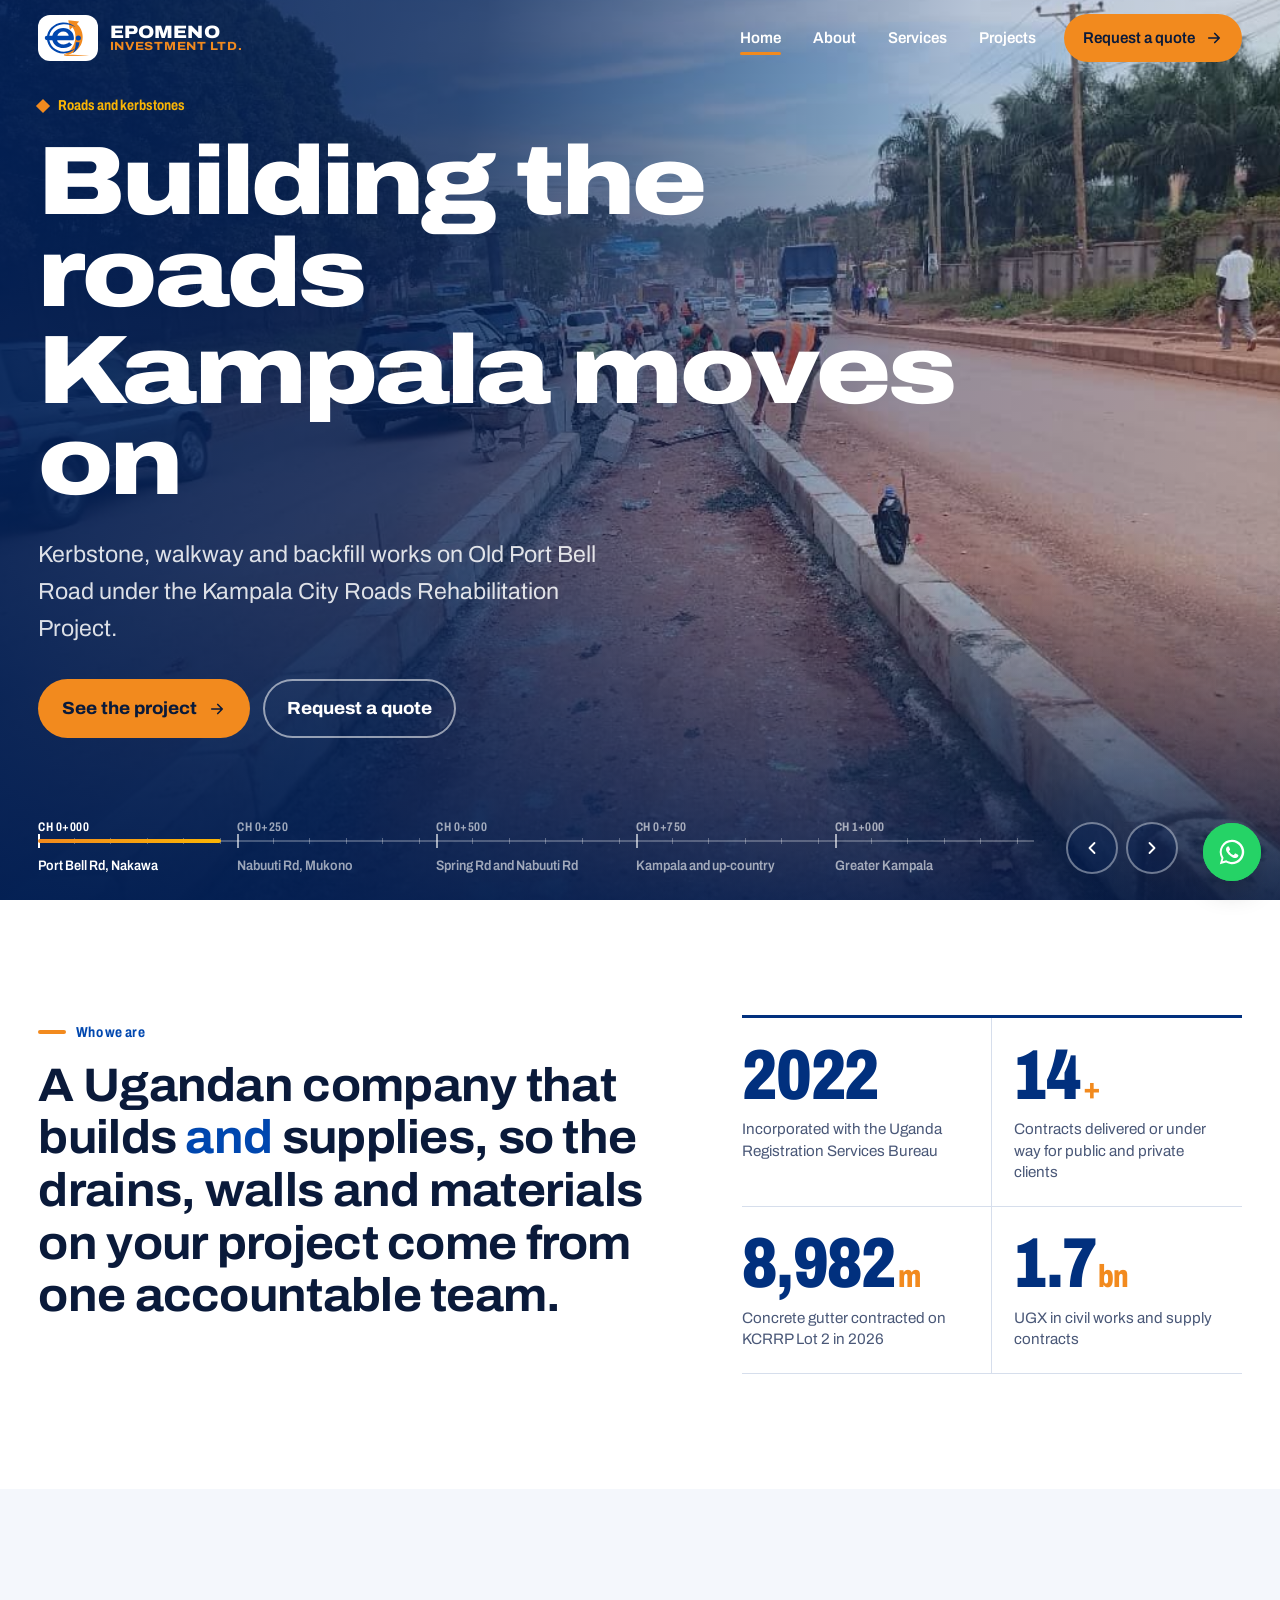
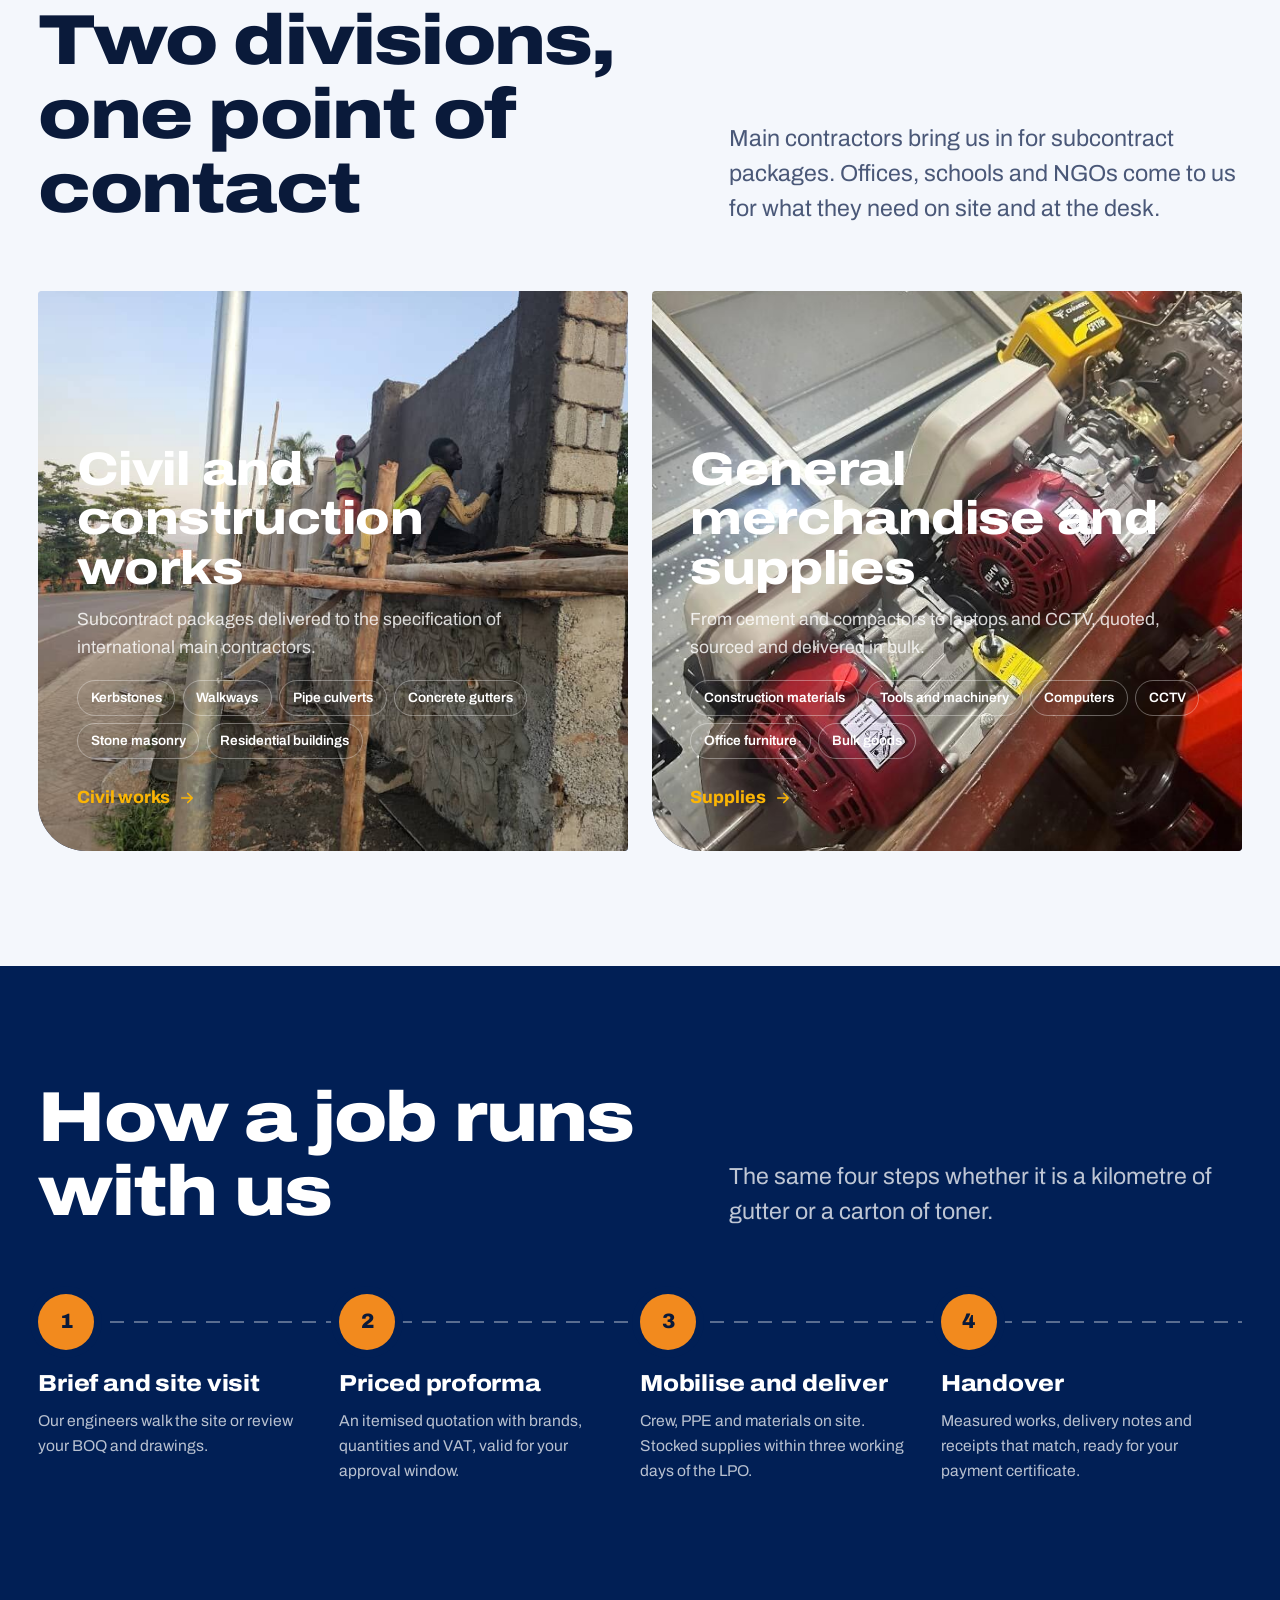
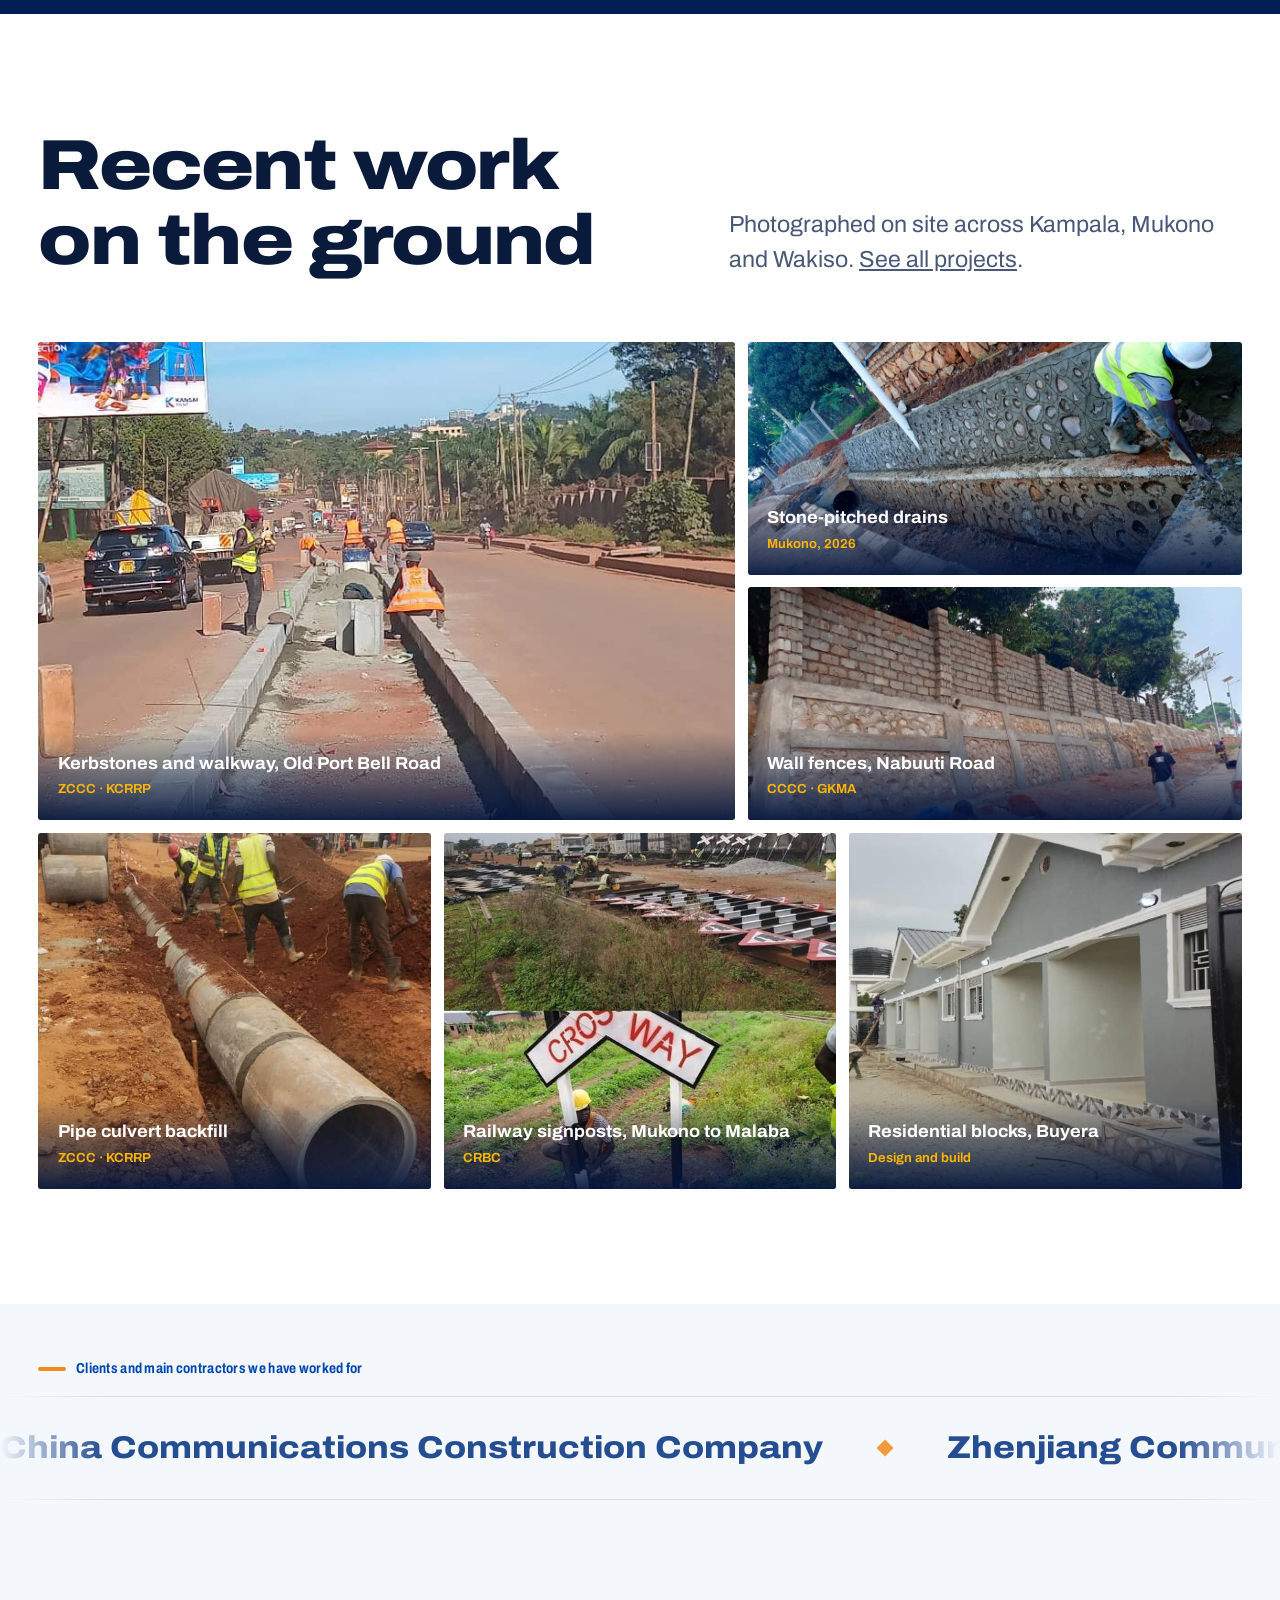
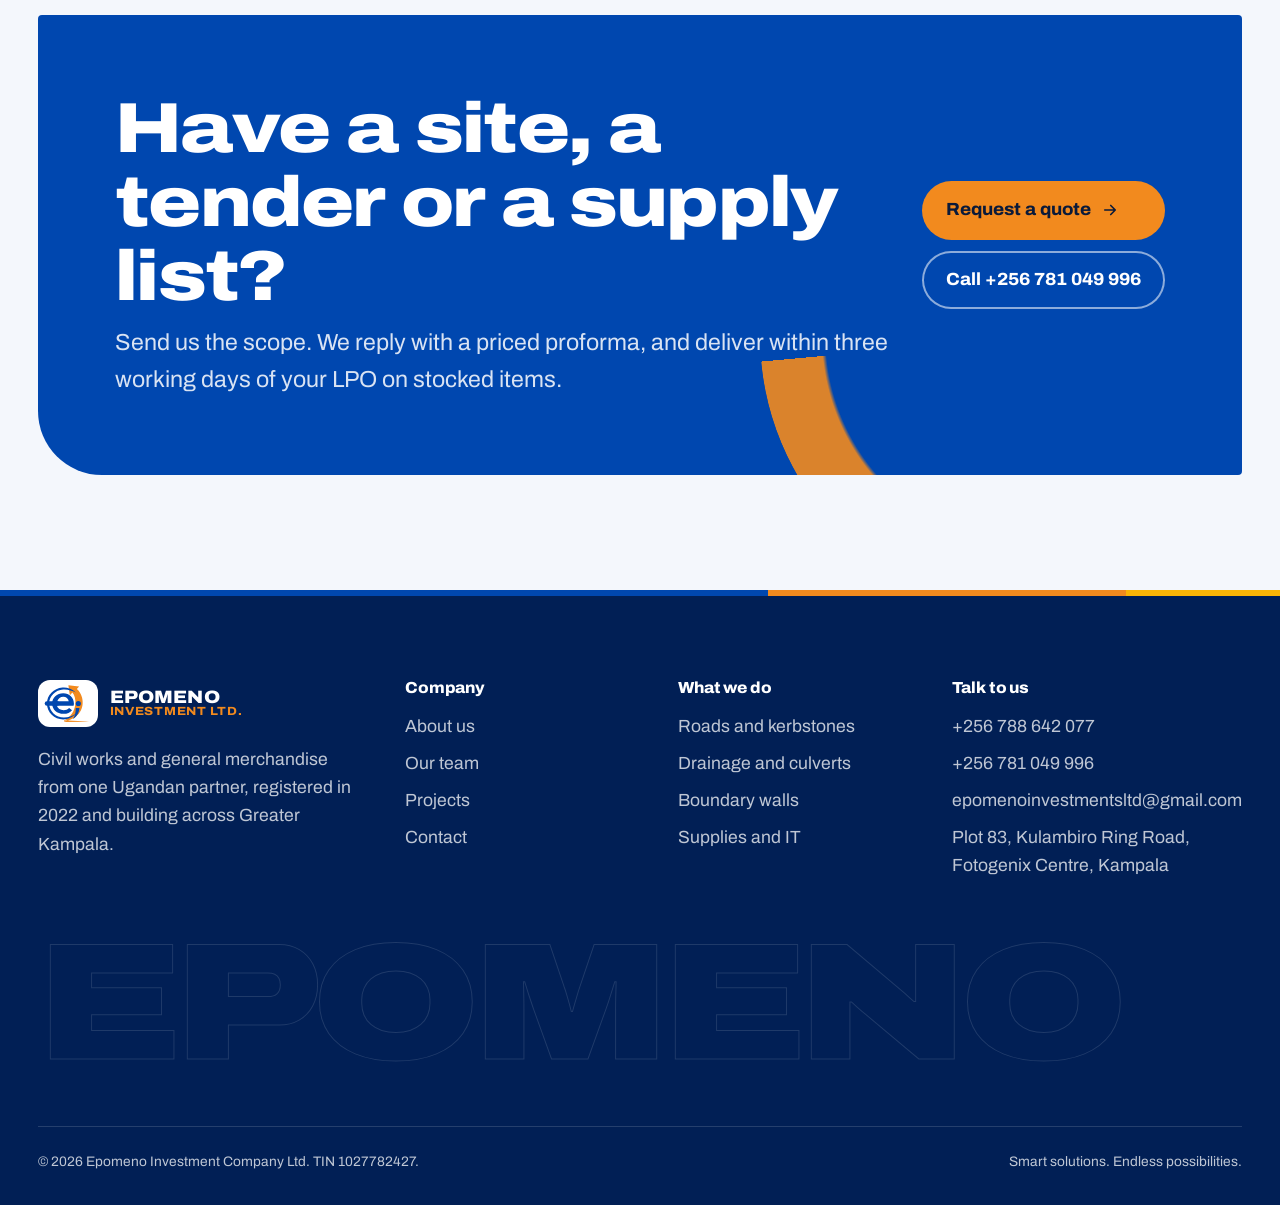
==== index.html @ 5bda7dc4 "Epomeno Investment Ltd website" ====
<!doctype html>
<html lang="en-UG" class="no-js">
<head>
<meta charset="utf-8">
<meta name="viewport" content="width=device-width, initial-scale=1">
<title>Epomeno Investment Ltd | Civil works and general supplies in Uganda</title>
<meta name="description" content="Ugandan contractor for roads, kerbstones, drainage, culverts and stone-masonry walls, and supplier of construction materials, machinery, computers and office goods.">
<meta name="theme-color" content="#01307E">
<link rel="canonical" href="https://odoema.github.io/epomeno/">
<meta property="og:type" content="website">
<meta property="og:site_name" content="Epomeno Investment Ltd">
<meta property="og:title" content="Epomeno Investment Ltd | Civil works and general supplies in Uganda">
<meta property="og:description" content="Ugandan contractor for roads, kerbstones, drainage, culverts and stone-masonry walls, and supplier of construction materials, machinery, computers and office goods.">
<meta property="og:image" content="https://odoema.github.io/epomeno/assets/img/kerbstone-port-bell.jpg">
<meta property="og:url" content="https://odoema.github.io/epomeno/">
<meta name="twitter:card" content="summary_large_image">
<link rel="icon" href="assets/img/logo-mark.svg" type="image/svg+xml">
<link rel="icon" href="assets/img/favicon-32.png" sizes="32x32" type="image/png">
<link rel="apple-touch-icon" href="assets/img/apple-touch-icon.png">
<link rel="manifest" href="site.webmanifest">
<link rel="preconnect" href="https://fonts.googleapis.com">
<link rel="preconnect" href="https://fonts.gstatic.com" crossorigin>
<link href="https://fonts.googleapis.com/css2?family=Archivo:wdth,wght@62..125,300..900&display=swap" rel="stylesheet">
<link rel="stylesheet" href="assets/css/styles.css">
<script type="application/ld+json">{"@context": "https://schema.org", "@type": "GeneralContractor", "name": "Epomeno Investment Ltd", "alternateName": "Epomeno Investment Company Limited", "url": "https://odoema.github.io/epomeno", "logo": "https://odoema.github.io/epomeno/assets/img/logo-mark.svg", "image": "https://odoema.github.io/epomeno/assets/img/kerbstone-port-bell.jpg", "email": "epomenoinvestmentsltd@gmail.com", "telephone": ["+256788642077", "+256781049996", "+256757607644"], "foundingDate": "2022-08-03", "taxID": "1027782427", "address": {"@type": "PostalAddress", "streetAddress": "Plot 83, Kulambiro Ring Road, Fotogenix Centre", "addressLocality": "Kampala", "addressCountry": "UG", "postOfficeBoxNumber": "115665"}, "areaServed": "Uganda", "description": "Ugandan civil works contractor and general merchandise supplier: roads, kerbstones, drainage, boundary walls, buildings, construction materials, machinery, computers and office supplies."}</script>
</head>
<body>
<a class="skip" href="#main">Skip to content</a>
<div class="progress" aria-hidden="true"></div>
<header class="site-header">
  <div class="wrap">
    <a class="brand" href="index.html" aria-label="Epomeno Investment Ltd, home">
      <img src="assets/img/logo-mark.svg" alt="" width="58" height="45">
      <span class="brand-word"><b>EPOMENO</b><span>INVESTMENT LTD.</span></span>
    </a>
    <button class="menu-toggle" aria-label="Menu" aria-expanded="false" aria-controls="site-nav"><span></span><span></span><span></span></button>
    <nav class="nav" id="site-nav" aria-label="Main">
      <a href="index.html" aria-current="page">Home</a>
      <a href="about.html">About</a>
      <a href="services.html">Services</a>
      <a href="projects.html">Projects</a>
      <a class="btn" href="contact.html">Request a quote <svg viewBox="0 0 24 24" fill="none" stroke="currentColor" stroke-width="2.2" stroke-linecap="round" stroke-linejoin="round" aria-hidden="true"><path d="M5 12h14M13 6l6 6-6 6"/></svg></a>
    </nav>
  </div>
</header>

<main id="main">

<section class="hero on-dark" aria-roledescription="carousel" aria-label="Featured work" tabindex="-1">
  <div class="slides">
    <article class="slide" aria-roledescription="slide" aria-label="1 of 5">
      <div class="slide-media"><img src="assets/img/kerbstone-port-bell.jpg" alt="Kerbstone installation along the median of Port Bell Road, Kampala, with workers setting stones between traffic lanes" fetchpriority="high"></div>
      <div class="slide-content wrap">
        <span class="slide-tag fade-up"><i></i>Roads and kerbstones</span>
        <h1><span class="rise"><span>Building the roads</span></span><span class="rise"><span>Kampala moves on</span></span></h1>
        <p class="fade-up">Kerbstone, walkway and backfill works on Old Port Bell Road under the Kampala City Roads Rehabilitation Project.</p>
        <div class="slide-actions fade-up">
          <a class="btn" href="projects.html">See the project <svg viewBox="0 0 24 24" fill="none" stroke="currentColor" stroke-width="2.2" stroke-linecap="round" stroke-linejoin="round" aria-hidden="true"><path d="M5 12h14M13 6l6 6-6 6"/></svg></a>
          <a class="btn btn--ghost" href="contact.html">Request a quote</a>
        </div>
      </div>
    </article>
    <article class="slide" aria-roledescription="slide" aria-label="2 of 5">
      <div class="slide-media"><img src="[data-uri]" data-src="assets/img/wall-fence-nabuuti.jpg" alt="Long stone-masonry boundary wall with plastered panels along a paved walkway on Nabuuti Road, Mukono"></div>
      <div class="slide-content wrap">
        <span class="slide-tag fade-up"><i></i>Stone masonry and walls</span>
        <p class="h1"><span class="rise"><span>Walls that hold</span></span><span class="rise"><span>their line</span></span></p>
        <p class="fade-up">Earthworks, stone masonry, blockwork and gates for wall fences along Nabuuti and Anthony Kame roads in Mukono.</p>
        <div class="slide-actions fade-up">
          <a class="btn" href="projects.html">See the project <svg viewBox="0 0 24 24" fill="none" stroke="currentColor" stroke-width="2.2" stroke-linecap="round" stroke-linejoin="round" aria-hidden="true"><path d="M5 12h14M13 6l6 6-6 6"/></svg></a>
          <a class="btn btn--ghost" href="contact.html">Request a quote</a>
        </div>
      </div>
    </article>
    <article class="slide" aria-roledescription="slide" aria-label="3 of 5">
      <div class="slide-media"><img src="[data-uri]" data-src="assets/img/culvert-backfill.jpg" alt="Large concrete pipe culvert laid in a deep red-earth trench along Nabuuti Road"></div>
      <div class="slide-content wrap">
        <span class="slide-tag fade-up"><i></i>Drainage and culverts</span>
        <p class="h1"><span class="rise"><span>Drainage built for</span></span><span class="rise"><span>the rainy season</span></span></p>
        <p class="fade-up">Pipe culverts, cross culverts, stone-pitched drains and cast in-situ concrete gutters for main contractors.</p>
        <div class="slide-actions fade-up">
          <a class="btn" href="projects.html">See the project <svg viewBox="0 0 24 24" fill="none" stroke="currentColor" stroke-width="2.2" stroke-linecap="round" stroke-linejoin="round" aria-hidden="true"><path d="M5 12h14M13 6l6 6-6 6"/></svg></a>
          <a class="btn btn--ghost" href="contact.html">Request a quote</a>
        </div>
      </div>
    </article>
    <article class="slide" aria-roledescription="slide" aria-label="4 of 5">
      <div class="slide-media"><img src="[data-uri]" data-src="assets/img/generators-1.jpg" alt="Row of new water pump engines and generators ready for delivery"></div>
      <div class="slide-content wrap">
        <span class="slide-tag fade-up"><i></i>Supplies and machinery</span>
        <p class="h1"><span class="rise"><span>Supplies that</span></span><span class="rise"><span>arrive on time</span></span></p>
        <p class="fade-up">Construction materials, tools, machinery, computers, CCTV and office supplies, sourced and delivered in bulk.</p>
        <div class="slide-actions fade-up">
          <a class="btn" href="services.html#supplies">Browse supplies <svg viewBox="0 0 24 24" fill="none" stroke="currentColor" stroke-width="2.2" stroke-linecap="round" stroke-linejoin="round" aria-hidden="true"><path d="M5 12h14M13 6l6 6-6 6"/></svg></a>
          <a class="btn btn--ghost" href="contact.html">Request a quote</a>
        </div>
      </div>
    </article>
    <article class="slide" aria-roledescription="slide" aria-label="5 of 5">
      <div class="slide-media"><img src="[data-uri]" data-src="assets/img/drain-retaining-wall.jpg" alt="Finished stone-pitched retaining wall and lined drain beside a road"></div>
      <div class="slide-content wrap">
        <span class="slide-tag fade-up"><i></i>One partner</span>
        <p class="h1"><span class="rise"><span>From groundwork</span></span><span class="rise"><span>to handover</span></span></p>
        <p class="fade-up">One team for the civil works and the materials behind them, run by registered engineers.</p>
        <div class="slide-actions fade-up">
          <a class="btn" href="projects.html">View our work <svg viewBox="0 0 24 24" fill="none" stroke="currentColor" stroke-width="2.2" stroke-linecap="round" stroke-linejoin="round" aria-hidden="true"><path d="M5 12h14M13 6l6 6-6 6"/></svg></a>
          <a class="btn btn--ghost" href="contact.html">Request a quote</a>
        </div>
      </div>
    </article>
  </div>
  <div class="chainage">
    <div class="wrap">
      <ol class="ruler" style="--n:5">
        <li><button type="button" aria-label="Show slide 1: Roads and kerbstones"><span class="ch">CH 0+000</span><span class="tick"><span class="fill"></span></span><span class="loc">Port Bell Rd, Nakawa</span></button></li>
        <li><button type="button" aria-label="Show slide 2: Stone masonry and walls"><span class="ch">CH 0+250</span><span class="tick"><span class="fill"></span></span><span class="loc">Nabuuti Rd, Mukono</span></button></li>
        <li><button type="button" aria-label="Show slide 3: Drainage and culverts"><span class="ch">CH 0+500</span><span class="tick"><span class="fill"></span></span><span class="loc">Spring Rd and Nabuuti Rd</span></button></li>
        <li><button type="button" aria-label="Show slide 4: Supplies and machinery"><span class="ch">CH 0+750</span><span class="tick"><span class="fill"></span></span><span class="loc">Kampala and up-country</span></button></li>
        <li><button type="button" aria-label="Show slide 5: One partner"><span class="ch">CH 1+000</span><span class="tick"><span class="fill"></span></span><span class="loc">Greater Kampala</span></button></li>
      </ol>
      <div class="slider-ctrl">
        <button type="button" class="slider-prev" aria-label="Previous slide"><svg viewBox="0 0 24 24" fill="none" stroke="currentColor" stroke-width="2.2" stroke-linecap="round" stroke-linejoin="round" aria-hidden="true"><path d="M15 18l-6-6 6-6"/></svg></button>
        <button type="button" class="slider-next" aria-label="Next slide"><svg viewBox="0 0 24 24" fill="none" stroke="currentColor" stroke-width="2.2" stroke-linecap="round" stroke-linejoin="round" aria-hidden="true"><path d="M9 18l6-6-6-6"/></svg></button>
      </div>
    </div>
  </div>
</section>


<section class="section section--white">
  <div class="wrap intro">
    <div class="reveal">
      <span class="kicker">Who we are</span>
      <p class="intro-statement">A Ugandan company that builds <em>and</em> supplies, so the drains, walls and materials on your project come from one accountable team.</p>
    </div>
    <div class="figures reveal-stagger">
      <div class="figure"><b>2022</b><span>Incorporated with the Uganda Registration Services Bureau</span></div>
      <div class="figure"><b><span data-count="14">14</span><small>+</small></b><span>Contracts delivered or under way for public and private clients</span></div>
      <div class="figure"><b><span data-count="9000">9,000</span><small>m</small></b><span>Concrete gutter contracted on KCRRP Lot 2 in 2026</span></div>
      <div class="figure"><b><span data-count="1.7">1.7</span><small>bn</small></b><span>UGX in civil works and supply contracts</span></div>
    </div>
  </div>
</section>

<section class="section">
  <div class="wrap">
    <div class="section-head">
      <h2 class="display reveal">Two divisions, one point of contact</h2>
      <p class="lead reveal">Main contractors bring us in for subcontract packages. Offices, schools and NGOs come to us for what they need on site and at the desk.</p>
    </div>
    <div class="divisions">
      <a class="division reveal" href="services.html#civil">
        <img src="assets/img/wall-plastering.jpg" alt="Masons plastering a boundary wall from timber scaffolding" loading="lazy">
        <h3>Civil and construction works</h3>
        <p>Subcontract packages delivered to the specification of international main contractors.</p>
        <ul><li>Kerbstones</li><li>Walkways</li><li>Pipe culverts</li><li>Concrete gutters</li><li>Stone masonry</li><li>Residential buildings</li></ul>
        <span class="more">Civil works <svg viewBox="0 0 24 24" fill="none" stroke="currentColor" stroke-width="2.2" stroke-linecap="round" stroke-linejoin="round" aria-hidden="true"><path d="M5 12h14M13 6l6 6-6 6"/></svg></span>
      </a>
      <a class="division reveal" href="services.html#supplies">
        <img src="assets/img/generators-2.jpg" alt="Water pump engines lined up for delivery" loading="lazy">
        <h3>General merchandise and supplies</h3>
        <p>From cement and compactors to laptops and CCTV, quoted, sourced and delivered in bulk.</p>
        <ul><li>Construction materials</li><li>Tools and machinery</li><li>Computers</li><li>CCTV</li><li>Office furniture</li><li>Bulk goods</li></ul>
        <span class="more">Supplies <svg viewBox="0 0 24 24" fill="none" stroke="currentColor" stroke-width="2.2" stroke-linecap="round" stroke-linejoin="round" aria-hidden="true"><path d="M5 12h14M13 6l6 6-6 6"/></svg></span>
      </a>
    </div>
  </div>
</section>

<section class="section section--navy on-dark">
  <div class="wrap">
    <div class="section-head">
      <h2 class="display reveal">How a job runs with us</h2>
      <p class="lead reveal">The same four steps whether it is a kilometre of gutter or a carton of toner.</p>
    </div>
    <ol class="process reveal-stagger" style="list-style:none;padding:0;margin:0">
      <li class="step"><h3>Brief and site visit</h3><p>Our engineers walk the site or review your BOQ and drawings.</p></li>
      <li class="step"><h3>Priced proforma</h3><p>An itemised quotation with brands, quantities and VAT, valid for your approval window.</p></li>
      <li class="step"><h3>Mobilise and deliver</h3><p>Crew, PPE and materials on site. Stocked supplies within three working days of the LPO.</p></li>
      <li class="step"><h3>Handover</h3><p>Measured works, delivery notes and receipts that match, ready for your payment certificate.</p></li>
    </ol>
  </div>
</section>

<section class="section section--white">
  <div class="wrap">
    <div class="section-head">
      <h2 class="display reveal">Recent work on the ground</h2>
      <p class="lead reveal">Photographed on site across Kampala, Mukono and Wakiso. <a href="projects.html">See all projects</a>.</p>
    </div>
    <div class="mosaic reveal-stagger">
      <a class="tile t1" href="projects.html"><img src="assets/img/kerbstone-median.jpg" alt="Workers installing kerbstones along a dual carriageway median" loading="lazy"><span class="cap"><b>Kerbstones and walkway, Old Port Bell Road</b><span>ZCCC · KCRRP</span></span></a>
      <a class="tile t2" href="projects.html"><img src="assets/img/drain-masonry-work.jpg" alt="Mason finishing a stone-pitched drain wall" loading="lazy"><span class="cap"><b>Stone-pitched drains</b><span>Mukono, 2026</span></span></a>
      <a class="tile t3" href="projects.html"><img src="assets/img/wall-fence-mukono.jpg" alt="Completed stone and block wall fence beside a paved walkway" loading="lazy"><span class="cap"><b>Wall fences, Nabuuti Road</b><span>CCCC · GKMA</span></span></a>
      <a class="tile t4" href="projects.html"><img src="assets/img/culvert-crew.jpg" alt="Crew backfilling around concrete pipe culverts" loading="lazy"><span class="cap"><b>Pipe culvert backfill</b><span>ZCCC · KCRRP</span></span></a>
      <a class="tile t5" href="projects.html"><img src="assets/img/railway-signposts.jpg" alt="Railway signposts prefabricated and installed at a level crossing" loading="lazy"><span class="cap"><b>Railway signposts, Mukono to Malaba</b><span>CRBC</span></span></a>
      <a class="tile t6" href="projects.html"><img src="assets/img/residential-buyera-1.jpg" alt="Completed grey residential block with paved compound" loading="lazy"><span class="cap"><b>Residential blocks, Buyera</b><span>Design and build</span></span></a>
    </div>
  </div>
</section>

<section class="section section--tight" aria-label="Clients">
  <div class="wrap"><span class="kicker">Clients and main contractors we have worked for</span></div>
  <div class="marquee"><div class="marquee-track"><span>China Communications Construction Company</span><span>Zhenjiang Communication Construction Co.</span><span>China Road and Bridge Corporation</span><span>Ministry of Health</span><span>Water For People Uganda</span><span>Dakrib Consults Ltd</span><span>Wanjohi Mutonyi Consults</span><span>AKBA Machineries</span><span>Q Feed</span><span>Maranatha</span><span aria-hidden="true">China Communications Construction Company</span><span aria-hidden="true">Zhenjiang Communication Construction Co.</span><span aria-hidden="true">China Road and Bridge Corporation</span><span aria-hidden="true">Ministry of Health</span><span aria-hidden="true">Water For People Uganda</span><span aria-hidden="true">Dakrib Consults Ltd</span><span aria-hidden="true">Wanjohi Mutonyi Consults</span><span aria-hidden="true">AKBA Machineries</span><span aria-hidden="true">Q Feed</span><span aria-hidden="true">Maranatha</span></div></div>
</section>

<section class="section">
  <div class="wrap">
    <div class="cta-band reveal">
      <div>
        <h2 class="display">Have a site, a tender or a supply list?</h2>
        <p>Send us the scope. We reply with a priced proforma, and deliver within three working days of your LPO on stocked items.</p>
      </div>
      <div class="actions">
        <a class="btn" href="contact.html">Request a quote <svg viewBox="0 0 24 24" fill="none" stroke="currentColor" stroke-width="2.2" stroke-linecap="round" stroke-linejoin="round" aria-hidden="true"><path d="M5 12h14M13 6l6 6-6 6"/></svg></a>
        <a class="btn btn--ghost" href="tel:+256781049996">Call +256 781 049 996</a>
      </div>
    </div>
  </div>
</section>

</main>

<footer class="site-footer on-dark">
  <div class="wrap">
    <div class="footer-top">
      <div class="footer-brand">
        <a class="brand" href="index.html" aria-label="Epomeno Investment Ltd, home">
          <img src="assets/img/logo-mark.svg" alt="" width="58" height="45">
          <span class="brand-word"><b>EPOMENO</b><span>INVESTMENT LTD.</span></span>
        </a>
        <p>Civil works and general merchandise from one Ugandan partner, registered in 2022 and building across Greater Kampala.</p>
      </div>
      <div>
        <h4>Company</h4>
        <ul>
          <li><a href="about.html">About us</a></li>
          <li><a href="about.html#team">Our team</a></li>
          <li><a href="projects.html">Projects</a></li>
          <li><a href="contact.html">Contact</a></li>
        </ul>
      </div>
      <div>
        <h4>What we do</h4>
        <ul>
          <li><a href="services.html#civil">Roads and kerbstones</a></li>
          <li><a href="services.html#civil">Drainage and culverts</a></li>
          <li><a href="services.html#civil">Boundary walls</a></li>
          <li><a href="services.html#supplies">Supplies and IT</a></li>
        </ul>
      </div>
      <div>
        <h4>Talk to us</h4>
        <ul>
          <li><a href="tel:+256788642077">+256 788 642 077</a></li>
          <li><a href="tel:+256781049996">+256 781 049 996</a></li>
          <li><a href="mailto:epomenoinvestmentsltd@gmail.com">epomenoinvestmentsltd@gmail.com</a></li>
          <li>Plot 83, Kulambiro Ring Road, Fotogenix Centre, Kampala</li>
        </ul>
      </div>
    </div>
    <p class="footer-word" aria-hidden="true">EPOMENO</p>
    <div class="footer-bottom">
      <span>© <span data-year>2026</span> Epomeno Investment Company Ltd. TIN 1027782427.</span>
      <span>Smart solutions. Endless possibilities.</span>
    </div>
  </div>
</footer>
<a class="wa-float" href="https://wa.me/256757607644" target="_blank" rel="noopener" aria-label="Chat with us on WhatsApp"><svg viewBox="0 0 32 32" fill="currentColor" aria-hidden="true"><path d="M16 3a13 13 0 0 0-11.2 19.6L3 29l6.6-1.7A13 13 0 1 0 16 3zm0 23.7c-2 0-4-.6-5.7-1.6l-.4-.2-3.9 1 1-3.8-.3-.4A10.7 10.7 0 1 1 16 26.7zm5.9-8c-.3-.2-1.9-1-2.2-1s-.5-.2-.7.2l-1 1.2c-.2.2-.4.2-.7.1a8.8 8.8 0 0 1-4.4-3.8c-.3-.6.3-.5 1-1.7.1-.2 0-.4 0-.6l-1-2.4c-.3-.6-.5-.5-.7-.5h-.6c-.2 0-.6.1-.9.4s-1.1 1.1-1.1 2.7 1.2 3.1 1.3 3.3c.2.2 2.3 3.5 5.5 4.9 2 .9 2.8 1 3.9.8.6-.1 1.9-.8 2.2-1.5.3-.8.3-1.4.2-1.5l-.8-.6z"/></svg></a>
<button class="to-top" aria-label="Back to top"><svg viewBox="0 0 24 24" fill="none" stroke="currentColor" stroke-width="2.2" stroke-linecap="round" stroke-linejoin="round" aria-hidden="true"><path d="M18 15l-6-6-6 6"/></svg></button>
<script src="assets/js/main.js" defer></script>
</body>
</html>
---- assets/css/styles.css ----
/* =========================================================
   Epomeno Investment Ltd — site styles
   Brand: navy #01307E · royal #0047AF · orange #F28A1E · gold #FBB505
   ========================================================= */
@view-transition { navigation: auto; }

:root{
  --navy:#01307E;
  --navy-deep:#011F55;
  --royal:#0047AF;
  --orange:#F28A1E;
  --gold:#FBB505;
  --paper:#F4F7FC;
  --white:#FFFFFF;
  --ink:#0A1A3A;
  --muted:#4A5878;
  --line:#D6DEEC;

  --f: "Archivo", "Segoe UI", system-ui, sans-serif;
  --step--1: clamp(.83rem, .8rem + .15vw, .9rem);
  --step-0: clamp(1rem, .96rem + .2vw, 1.1rem);
  --step-1: clamp(1.2rem, 1.1rem + .45vw, 1.45rem);
  --step-2: clamp(1.45rem, 1.25rem + .9vw, 2rem);
  --step-3: clamp(1.9rem, 1.5rem + 1.8vw, 3rem);
  --step-4: clamp(2.4rem, 1.7rem + 3.4vw, 4.6rem);
  --step-5: clamp(2.8rem, 1.6rem + 5.6vw, 6.4rem);

  --wrap: 1240px;
  --gutter: clamp(1.1rem, 3vw, 2.5rem);
  --ease: cubic-bezier(.22,.8,.2,1);
  --header-h: 76px;
}

*,*::before,*::after{ box-sizing:border-box; }
html{ scroll-behavior:smooth; -webkit-text-size-adjust:100%; }
body{
  margin:0; font-family:var(--f); font-size:var(--step-0); line-height:1.6;
  color:var(--ink); background:var(--paper);
  font-variation-settings:"wdth" 100;
  -webkit-font-smoothing:antialiased;
}
img{ max-width:100%; display:block; height:auto; }
a{ color:inherit; }
button{ font:inherit; cursor:pointer; }
:focus-visible{ outline:3px solid var(--gold); outline-offset:3px; border-radius:2px; }
.sr-only{ position:absolute!important; width:1px; height:1px; overflow:hidden; clip:rect(0 0 0 0); white-space:nowrap; }
.skip{ position:absolute; left:1rem; top:-4rem; z-index:999; background:var(--gold); color:var(--ink); padding:.6rem 1rem; font-weight:700; text-decoration:none; }
.skip:focus{ top:1rem; }

.wrap{ width:min(100% - 2*var(--gutter), var(--wrap)); margin-inline:auto; }

/* ---------- type ---------- */
h1,h2,h3,h4{ margin:0 0 .5em; line-height:1.05; letter-spacing:-.01em; font-weight:800; }
.display{ font-variation-settings:"wdth" 118; font-weight:850; letter-spacing:-.025em; }
.narrow{ font-variation-settings:"wdth" 75; }
h2.display{ font-size:var(--step-4); }
h3{ font-size:var(--step-2); font-variation-settings:"wdth" 110; }
p{ margin:0 0 1em; max-width:68ch; }
.lead{ font-size:var(--step-1); line-height:1.5; color:var(--muted); max-width:58ch; }
.kicker{ display:inline-flex; align-items:center; gap:.6rem; font-weight:700; color:var(--royal); font-size:var(--step--1); margin-bottom:1rem; font-variation-settings:"wdth" 80; letter-spacing:.02em; }
.kicker::before{ content:""; width:28px; height:4px; background:var(--orange); border-radius:2px; }
.on-dark .kicker{ color:var(--gold); }

/* ---------- buttons ---------- */
.btn{
  --bg:var(--orange); --fg:var(--ink);
  display:inline-flex; align-items:center; gap:.65rem; padding:.95rem 1.5rem;
  background:var(--bg); color:var(--fg); text-decoration:none; font-weight:750;
  border:0; border-radius:999px; font-variation-settings:"wdth" 105;
  transition:transform .35s var(--ease), background-color .25s, box-shadow .35s var(--ease);
  box-shadow:0 0 0 0 rgba(242,138,30,0);
}
.btn svg{ width:18px; height:18px; transition:transform .35s var(--ease); }
.btn:hover{ transform:translateY(-2px); box-shadow:0 12px 28px -10px rgba(242,138,30,.7); }
.btn:hover svg{ transform:translateX(4px) rotate(-35deg); }
.btn--ghost{ --bg:transparent; --fg:#fff; box-shadow:inset 0 0 0 2px rgba(255,255,255,.55); }
.btn--ghost:hover{ box-shadow:inset 0 0 0 2px #fff; background:rgba(255,255,255,.08); }
.btn--navy{ --bg:var(--navy); --fg:#fff; }
.btn--navy:hover{ box-shadow:0 12px 28px -10px rgba(1,48,126,.7); }
.btn--wa{ --bg:#25D366; --fg:#062b14; }

/* ---------- header ---------- */
.site-header{
  position:fixed; inset:0 0 auto; z-index:50; height:var(--header-h);
  display:flex; align-items:center; color:#fff;
  transition:background-color .4s var(--ease), box-shadow .4s, color .3s, height .3s;
}
.site-header.is-solid, .site-header.always-solid{
  background:rgba(255,255,255,.94); color:var(--ink);
  backdrop-filter:saturate(1.4) blur(12px); -webkit-backdrop-filter:saturate(1.4) blur(12px);
  box-shadow:0 1px 0 var(--line), 0 10px 30px -20px rgba(1,31,85,.35);
  --header-h:66px;
}
.site-header .wrap{ display:flex; align-items:center; justify-content:space-between; gap:1.5rem; }
.brand{ display:flex; align-items:center; gap:.7rem; text-decoration:none; }
.brand img{ height:auto; }
.brand-word{ display:flex; flex-direction:column; line-height:.95; font-variation-settings:"wdth" 112; }
.brand-word b{ font-size:1.12rem; font-weight:850; letter-spacing:.01em; color:var(--royal); }
.brand-word span{ font-size:.74rem; font-weight:750; letter-spacing:.06em; color:var(--orange); }
.site-header:not(.is-solid):not(.always-solid) .brand-word b{ color:#fff; }
.brand img{ background:#fff; border-radius:12px; padding:5px 6px; box-sizing:content-box; width:48px; }
.site-header.is-solid .brand img, .site-header.always-solid .brand img{ background:transparent; padding:5px 0; }

.nav{ display:flex; align-items:center; gap:.3rem; }
.nav a{
  position:relative; text-decoration:none; font-weight:600; padding:.55rem .85rem;
  font-variation-settings:"wdth" 95; font-size:.98rem;
}
.nav a::after{
  content:""; position:absolute; left:.85rem; right:.85rem; bottom:.25rem; height:3px; border-radius:2px;
  background:var(--orange); transform:scaleX(0); transform-origin:left; transition:transform .4s var(--ease);
}
.nav a:hover::after, .nav a[aria-current="page"]::after{ transform:scaleX(1); }
.nav .btn{ margin-left:.6rem; padding:.7rem 1.15rem; }
.nav .btn::after{ display:none; }

.menu-toggle{ display:none; background:none; border:0; color:inherit; width:46px; height:46px; position:relative; }
.menu-toggle span{ position:absolute; left:11px; right:11px; height:2.5px; background:currentColor; border-radius:2px; transition:transform .35s var(--ease), opacity .2s, top .35s var(--ease); }
.menu-toggle span:nth-child(1){ top:16px; } .menu-toggle span:nth-child(2){ top:22px; } .menu-toggle span:nth-child(3){ top:28px; }
.menu-open .menu-toggle span:nth-child(1){ top:22px; transform:rotate(45deg); }
.menu-open .menu-toggle span:nth-child(2){ opacity:0; }
.menu-open .menu-toggle span:nth-child(3){ top:22px; transform:rotate(-45deg); }

@media (max-width: 960px){
  .menu-toggle{ display:block; z-index:2; }
  .nav{
    position:fixed; inset:0; flex-direction:column; align-items:flex-start; justify-content:center; gap:.2rem;
    padding:6rem var(--gutter) 2rem; background:var(--navy-deep); color:#fff;
    clip-path:circle(0% at calc(100% - 40px) 38px); transition:clip-path .7s var(--ease); visibility:hidden;
  }
  .menu-open .nav{ clip-path:circle(150% at calc(100% - 40px) 38px); visibility:visible; }
  .nav a{ font-size:var(--step-3); font-weight:800; font-variation-settings:"wdth" 115; padding:.3rem 0; }
  .nav a::after{ left:0; right:auto; width:60px; bottom:0; }
  .nav .btn{ margin:1.5rem 0 0; font-size:1.05rem; }
  .menu-open .site-header{ color:#fff; }
  .menu-open .site-header .brand-word b{ color:#fff; }
}

/* =========================================================
   HERO SLIDER
   ========================================================= */
.hero{
  position:relative; height:100svh; min-height:640px; max-height:1000px;
  color:#fff; overflow:hidden; background:var(--navy-deep); isolation:isolate;
}
.slides{ position:absolute; inset:0; }
.slide{
  position:absolute; inset:0; visibility:hidden;
  clip-path:polygon(100% 0, 100% 0, 100% 100%, 100% 100%);
}
.slide.is-active{ visibility:visible; clip-path:polygon(0 0,100% 0,100% 100%,0 100%); z-index:2; }
.slide.is-entering{ visibility:visible; z-index:3; animation:wipe 1.15s var(--ease) forwards; }
.slide.is-leaving{ visibility:visible; z-index:1; clip-path:polygon(0 0,100% 0,100% 100%,0 100%); }
@keyframes wipe{
  0%{ clip-path:polygon(115% 0, 135% 0, 100% 100%, 80% 100%); }
  100%{ clip-path:polygon(-40% 0, 100% 0, 100% 100%, -60% 100%); }
}
.slide-media{ position:absolute; inset:0; overflow:hidden; }
.slide-media img{
  width:100%; height:100%; object-fit:cover; transform:scale(1.14);
  transition:transform 9s linear;
}
.slide.is-active .slide-media img, .slide.is-entering .slide-media img{ transform:scale(1.02); }
.slide-media::after{
  content:""; position:absolute; inset:0;
  background:
    linear-gradient(100deg, rgba(1,31,85,.94) 0%, rgba(1,31,85,.78) 34%, rgba(1,48,126,.25) 68%, rgba(1,31,85,.1) 100%),
    linear-gradient(0deg, rgba(1,20,60,.85) 0%, rgba(1,20,60,0) 38%);
}
/* orange arrow sweep that rides the wipe */
.slide.is-entering::before{
  content:""; position:absolute; inset:0; z-index:5; pointer-events:none;
  background:linear-gradient(100deg, transparent 0 46%, var(--orange) 46% 49%, var(--gold) 49% 50%, transparent 50%);
  animation:sweep 1.15s var(--ease) forwards;
}
@keyframes sweep{ from{ transform:translateX(70%); opacity:1; } 85%{ opacity:1; } to{ transform:translateX(-90%); opacity:0; } }

.slide-content{
  position:relative; z-index:4; height:100%;
  display:flex; flex-direction:column; justify-content:center;
  padding-top:var(--header-h); padding-bottom:9rem;
}
.slide-tag{
  display:inline-flex; align-items:center; gap:.6rem; align-self:flex-start;
  font-weight:700; font-size:var(--step--1); color:var(--gold); font-variation-settings:"wdth" 80;
  margin-bottom:1.2rem;
}
.slide-tag i{ width:10px; height:10px; background:var(--orange); transform:rotate(45deg); display:inline-block; }
.slide h1, .slide .h1{
  font-size:var(--step-5); line-height:.94; max-width:13ch; margin:0 0 1.4rem;
  font-variation-settings:"wdth" 120; font-weight:870; letter-spacing:-.03em; color:#fff;
}
.slide p{ font-size:var(--step-1); color:rgba(255,255,255,.85); max-width:46ch; margin-bottom:2rem; }
.slide-actions{ display:flex; flex-wrap:wrap; gap:.8rem; }

/* line-by-line rise */
.rise{ display:block; overflow:hidden; padding-bottom:.06em; }
.rise > span{ display:block; transform:translateY(105%); transition:transform 1s var(--ease); }
.slide .fade-up{ opacity:0; transform:translateY(24px); transition:opacity .8s var(--ease), transform .9s var(--ease); }
.slide.is-active .rise > span, .slide.is-entering .rise > span{ transform:none; }
.slide.is-active .fade-up, .slide.is-entering .fade-up{ opacity:1; transform:none; }
.slide .rise:nth-of-type(2) > span{ transition-delay:.42s; }
.slide .rise:nth-of-type(1) > span{ transition-delay:.32s; }
.slide .rise:nth-of-type(3) > span{ transition-delay:.52s; }
.slide .slide-tag.fade-up{ transition-delay:.2s; }
.slide p.fade-up{ transition-delay:.62s; }
.slide .slide-actions.fade-up{ transition-delay:.74s; }

/* chainage ruler */
.chainage{
  position:absolute; z-index:6; left:0; right:0; bottom:0;
  padding:0 0 1.6rem;
}
@media (max-width:1460px){ .chainage .wrap{ padding-right:64px; } }
.chainage .wrap{ display:grid; grid-template-columns:1fr auto; align-items:end; gap:2rem; }
.ruler{ list-style:none; margin:0; padding:0; display:grid; grid-template-columns:repeat(var(--n,5),1fr); position:relative; }
.ruler::before{ content:""; position:absolute; left:0; right:0; top:22px; height:2px; background:rgba(255,255,255,.25); }
.ruler li{ position:relative; }
.ruler button{
  display:block; width:100%; text-align:left; background:none; border:0; color:rgba(255,255,255,.6);
  padding:0 1rem 0 0; transition:color .3s;
}
.ruler button:hover, .ruler button[aria-current="true"]{ color:#fff; }
.ruler .ch{ display:block; font-size:.78rem; font-weight:700; font-variation-settings:"wdth" 75; letter-spacing:.04em; height:16px; }
.ruler .tick{ display:block; position:relative; height:14px; margin:0 0 .55rem; }
.ruler .tick::before{ content:""; position:absolute; left:0; top:0; width:2px; height:14px; background:currentColor; }
.ruler .tick::after{ /* minor ticks */
  content:""; position:absolute; left:0; right:0; top:4px; height:6px;
  background:repeating-linear-gradient(90deg, transparent 0 calc(20% - 1px), rgba(255,255,255,.3) calc(20% - 1px) 20%);
}
.ruler .fill{ position:absolute; left:0; top:5px; height:4px; width:0; background:linear-gradient(90deg,var(--orange),var(--gold)); border-radius:2px; z-index:1; }
.ruler button[aria-current="true"] .fill{ animation:fill var(--dur,7000ms) linear forwards; }
.hero.is-paused .ruler button[aria-current="true"] .fill{ animation-play-state:paused; }
@keyframes fill{ to{ width:100%; } }
.ruler .loc{ display:block; font-size:.86rem; font-weight:600; line-height:1.3; font-variation-settings:"wdth" 90; padding-right:.5rem; }
.slider-ctrl{ display:flex; gap:.5rem; }
.slider-ctrl button{
  width:52px; height:52px; border-radius:50%; border:2px solid rgba(255,255,255,.4); background:rgba(1,31,85,.35);
  color:#fff; display:grid; place-items:center; transition:background .3s, border-color .3s, transform .3s var(--ease);
}
.slider-ctrl button:hover{ background:var(--orange); border-color:var(--orange); color:var(--ink); transform:scale(1.06); }
.slider-ctrl svg{ width:20px; height:20px; }
@media (max-width: 760px){
  .ruler .loc{ display:none; }
  .ruler .ch{ font-size:.62rem; white-space:nowrap; letter-spacing:0; }
  .chainage .wrap{ grid-template-columns:1fr; padding-right:86px; }
  .slider-ctrl{ display:none; }
  .slide-content{ padding-bottom:7rem; justify-content:flex-end; }
  .slider-ctrl button{ width:44px; height:44px; }
  .slide h1, .slide .h1{ font-variation-settings:"wdth" 100; }
}

/* =========================================================
   SECTIONS
   ========================================================= */
.section{ padding-block:clamp(4.5rem, 9vw, 8rem); position:relative; }
.section--white{ background:var(--white); }
.section--navy{ background:var(--navy-deep); color:#fff; }
.section--navy .lead{ color:rgba(255,255,255,.75); }
.section-head{ display:grid; grid-template-columns:minmax(0,1.1fr) minmax(0,.9fr); gap:2rem 4rem; align-items:end; margin-bottom:clamp(2.5rem,5vw,4rem); }
.section-head h2{ margin:0; }
.section-head .lead{ margin:0; }
@media (max-width: 860px){ .section-head{ grid-template-columns:1fr; } }

/* intro statement + figures */
.intro{ display:grid; grid-template-columns:minmax(0,1.25fr) minmax(0,1fr); gap:3rem 5rem; align-items:start; }
.intro-statement{ font-size:var(--step-3); line-height:1.12; font-weight:700; font-variation-settings:"wdth" 105; letter-spacing:-.015em; margin:0; max-width:22ch; }
.intro-statement em{ font-style:normal; color:var(--royal); }
.figures{ display:grid; grid-template-columns:1fr 1fr; border-top:3px solid var(--navy); }
.figure{ padding:1.4rem 1rem 1.4rem 0; border-bottom:1px solid var(--line); }
.figure:nth-child(odd){ border-right:1px solid var(--line); }
.figure:nth-child(even){ padding-left:1.4rem; }
.figure b{ display:block; font-size:var(--step-4); line-height:1; font-weight:850; color:var(--navy); font-variation-settings:"wdth" 75; letter-spacing:-.02em; }
.figure b small{ font-size:.45em; font-weight:800; margin-left:.1em; color:var(--orange); }
.figure > span{ display:block; margin-top:.5rem; color:var(--muted); font-size:.95rem; line-height:1.4; }
@media (max-width: 860px){ .intro{ grid-template-columns:1fr; } }

/* two divisions */
.divisions{ display:grid; grid-template-columns:1fr 1fr; gap:clamp(1rem,2vw,1.5rem); }
.division{
  position:relative; min-height:560px; overflow:hidden; color:#fff; text-decoration:none;
  display:flex; flex-direction:column; justify-content:flex-end; padding:clamp(1.5rem,3vw,2.6rem);
  border-radius:4px 4px 4px 48px;
}
.division img{ position:absolute; inset:0; width:100%; height:100%; object-fit:cover; transition:transform 1.2s var(--ease); z-index:-1; }
.division::before{ content:""; position:absolute; inset:0; z-index:-1; background:linear-gradient(0deg, rgba(1,31,85,.96) 0%, rgba(1,31,85,.55) 50%, rgba(1,31,85,.1) 100%); }
.division:nth-child(2)::before{ background:linear-gradient(0deg, rgba(10,26,58,.96) 0%, rgba(1,71,175,.55) 50%, rgba(1,71,175,.08) 100%); }
.division:hover img{ transform:scale(1.06); }
.division h3{ font-size:var(--step-3); font-variation-settings:"wdth" 118; margin-bottom:.8rem; }
.division p{ color:rgba(255,255,255,.82); }
.division ul{ list-style:none; padding:0; margin:0 0 1.6rem; display:flex; flex-wrap:wrap; gap:.45rem; }
.division li{ font-size:.85rem; font-weight:600; padding:.38rem .8rem; border:1px solid rgba(255,255,255,.35); border-radius:999px; }
.division .more{ display:inline-flex; align-items:center; gap:.5rem; font-weight:750; color:var(--gold); }
.division .more svg{ width:18px; height:18px; transition:transform .4s var(--ease); }
.division:hover .more svg{ transform:translateX(6px); }
@media (max-width: 860px){ .divisions{ grid-template-columns:1fr; } .division{ min-height:440px; } }

/* service list (not cards) */
.service-list{ border-top:2px solid var(--ink); }
.service{
  display:grid; grid-template-columns:minmax(0,.9fr) minmax(0,1.4fr) auto; gap:1rem 3rem; align-items:start;
  padding:1.8rem 0; border-bottom:1px solid var(--line); position:relative;
}
.service::before{ content:""; position:absolute; left:0; bottom:-1px; height:2px; width:0; background:var(--orange); transition:width .6s var(--ease); }
.service:hover::before{ width:100%; }
.service h3{ font-size:var(--step-2); margin:0; font-variation-settings:"wdth" 108; }
.service p{ margin:0; color:var(--muted); }
.service .tag{ font-size:.82rem; font-weight:700; color:var(--royal); white-space:nowrap; font-variation-settings:"wdth" 80; padding-top:.4rem; }
.section--navy .service-list{ border-color:#fff; }
.section--navy .service{ border-color:rgba(255,255,255,.18); }
.section--navy .service p{ color:rgba(255,255,255,.72); }
.section--navy .service .tag{ color:var(--gold); }
@media (max-width: 760px){ .service{ grid-template-columns:1fr; gap:.5rem; } }

/* process — a real sequence, so numbered */
.process{ display:grid; grid-template-columns:repeat(4,1fr); counter-reset:step; position:relative; }
.process::before{ content:""; position:absolute; top:27px; left:0; right:0; height:2px; background:repeating-linear-gradient(90deg, rgba(255,255,255,.35) 0 14px, transparent 14px 24px); }
.step{ counter-increment:step; padding-right:1.5rem; position:relative; }
.step::before{
  content:counter(step); display:grid; place-items:center; width:56px; height:56px; border-radius:50%;
  background:var(--orange); color:var(--ink); font-weight:850; font-size:1.3rem; margin-bottom:1.4rem; position:relative;
  box-shadow:0 0 0 8px var(--navy-deep);
}
.step h3{ font-size:var(--step-1); }
.step p{ color:rgba(255,255,255,.72); font-size:.98rem; }
@media (max-width: 860px){ .process{ grid-template-columns:1fr 1fr; gap:2rem 0; } .process::before{ display:none; } }
@media (max-width: 520px){ .process{ grid-template-columns:1fr; } }

/* featured project mosaic */
.mosaic{ display:grid; grid-template-columns:repeat(12,1fr); grid-auto-rows:110px; gap:.8rem; }
.tile{ position:relative; overflow:hidden; border-radius:3px; background:var(--navy); color:#fff; text-decoration:none; }
.tile img{ width:100%; height:100%; object-fit:cover; transition:transform 1s var(--ease), filter .6s; }
.tile:hover img{ transform:scale(1.07); }
.tile figcaption, .tile .cap{
  position:absolute; left:0; right:0; bottom:0; padding:1.4rem 1.2rem 1.1rem;
  background:linear-gradient(0deg, rgba(1,20,60,.92), rgba(1,20,60,0));
}
.tile .cap b{ display:block; font-size:1.08rem; line-height:1.2; font-variation-settings:"wdth" 105; }
.tile .cap span{ font-size:.82rem; color:var(--gold); font-weight:650; }
.t1{ grid-column:span 7; grid-row:span 4; } .t2{ grid-column:span 5; grid-row:span 2; } .t3{ grid-column:span 5; grid-row:span 2; }
.t4{ grid-column:span 4; grid-row:span 3; } .t5{ grid-column:span 4; grid-row:span 3; } .t6{ grid-column:span 4; grid-row:span 3; }
@media (max-width: 860px){
  .mosaic{ grid-template-columns:1fr 1fr; grid-auto-rows:180px; }
  .t1{ grid-column:span 2; grid-row:span 2; } .t2,.t3,.t4,.t5,.t6{ grid-column:span 1; grid-row:span 1; }
}

/* client marquee */
.marquee{ overflow:hidden; border-block:1px solid var(--line); padding-block:1.6rem; mask-image:linear-gradient(90deg, transparent, #000 8%, #000 92%, transparent); }
.marquee-track{ display:flex; gap:3.5rem; width:max-content; animation:marquee 46s linear infinite; }
.marquee:hover .marquee-track{ animation-play-state:paused; }
.marquee-track span{ font-size:var(--step-2); font-weight:800; color:var(--navy); white-space:nowrap; font-variation-settings:"wdth" 112; opacity:.85; display:flex; align-items:center; gap:3.5rem; }
.marquee-track span::after{ content:""; width:12px; height:12px; background:var(--orange); transform:rotate(45deg); display:inline-block; }
@keyframes marquee{ to{ transform:translateX(-50%); } }

.section--tight{ padding-block:clamp(2rem,4vw,3rem) 0; }
/* CTA band */
.cta-band{ position:relative; overflow:hidden; background:var(--royal); color:#fff; border-radius:4px 4px 4px 64px; padding:clamp(2.5rem,6vw,5rem); display:grid; grid-template-columns:1.4fr auto; gap:2rem; align-items:center; isolation:isolate; }
.cta-band::after{ /* logo-arrow echo */
  content:""; position:absolute; right:-6%; bottom:-30%; width:46%; aspect-ratio:1; z-index:-1;
  background:conic-gradient(from 200deg, var(--orange) 0 18%, transparent 18%); border-radius:50%; opacity:.9;
  mask:radial-gradient(circle, transparent 54%, #000 55%);
}
.cta-band h2{ font-size:var(--step-4); margin:0 0 .6rem; }
.cta-band p{ color:rgba(255,255,255,.85); margin:0; font-size:var(--step-1); }
.cta-band .actions{ display:flex; flex-direction:column; gap:.7rem; }
@media (max-width: 860px){ .cta-band{ grid-template-columns:1fr; } .cta-band .actions{ flex-direction:row; flex-wrap:wrap; } }

/* page hero (inner pages) */
.page-hero{ position:relative; color:#fff; background:var(--navy-deep); padding:calc(var(--header-h) + clamp(4rem,9vw,7rem)) 0 clamp(3.5rem,7vw,5.5rem); overflow:hidden; isolation:isolate; }
.page-hero img{ position:absolute; inset:0; width:100%; height:100%; object-fit:cover; z-index:-2; animation:slowzoom 18s ease-out forwards; }
.page-hero::before{ content:""; position:absolute; inset:0; z-index:-1; background:linear-gradient(100deg, rgba(1,31,85,.96) 10%, rgba(1,48,126,.72) 55%, rgba(1,48,126,.35)); }
.page-hero h1{ font-size:var(--step-5); line-height:.95; max-width:14ch; margin:0 0 1.2rem; }
.page-hero .lead{ color:rgba(255,255,255,.82); }
.crumbs{ font-size:.88rem; color:rgba(255,255,255,.7); margin-bottom:1.2rem; font-variation-settings:"wdth" 85; }
.crumbs a{ color:var(--gold); text-decoration:none; }
@keyframes slowzoom{ from{ transform:scale(1.12); } to{ transform:scale(1); } }

/* split layouts */
.split{ display:grid; grid-template-columns:1fr 1fr; gap:clamp(2rem,5vw,5rem); align-items:center; }
.split--top{ align-items:start; }
.split-media{ position:relative; }
.split-media img{ border-radius:3px 3px 3px 48px; width:100%; aspect-ratio:4/5; object-fit:cover; }
.split-media .stamp{
  position:absolute; right:-1rem; bottom:2rem; background:var(--gold); color:var(--ink); padding:1.1rem 1.3rem; max-width:220px;
  font-weight:750; line-height:1.25; border-radius:3px; box-shadow:0 18px 40px -18px rgba(1,31,85,.55);
}
.split-media .stamp b{ display:block; font-size:2.4rem; line-height:1; font-variation-settings:"wdth" 75; font-weight:850; }
@media (max-width: 860px){ .split{ grid-template-columns:1fr; } .split-media .stamp{ right:1rem; } }

.values{ list-style:none; padding:0; margin:0; display:grid; grid-template-columns:1fr 1fr; gap:0 2rem; }
.values li{ padding:1rem 0; border-bottom:1px solid var(--line); font-weight:650; display:flex; gap:.8rem; align-items:center; }
.values li::before{ content:""; width:10px; height:10px; background:var(--orange); transform:rotate(45deg); flex:none; }
.section--navy .values li{ border-color:rgba(255,255,255,.18); }
@media (max-width: 520px){ .values{ grid-template-columns:1fr; } }

.vm{ display:grid; grid-template-columns:1fr 1fr; gap:1.5rem; }
.vm > div{ padding:2rem; background:var(--white); border-left:5px solid var(--orange); }
.vm > div:nth-child(2){ border-color:var(--royal); }
.vm h3{ font-size:var(--step-1); }
.vm p{ margin:0; font-size:var(--step-1); line-height:1.45; font-weight:550; }
@media (max-width: 760px){ .vm{ grid-template-columns:1fr; } }

/* team */
.team{ display:grid; grid-template-columns:repeat(4,1fr); gap:0; border-top:2px solid var(--ink); }
.member{ padding:1.6rem 1.4rem 1.6rem 0; border-bottom:1px solid var(--line); }
.member .yrs{ font-size:2.6rem; line-height:1; font-weight:850; color:var(--royal); font-variation-settings:"wdth" 75; }
.member .yrs small{ font-size:.38em; color:var(--muted); font-weight:650; margin-left:.3em; font-variation-settings:"wdth" 100; }
.member h3{ font-size:1.15rem; margin:.8rem 0 .2rem; font-variation-settings:"wdth" 100; }
.member .role{ color:var(--orange); font-weight:700; font-size:.92rem; margin-bottom:.4rem; }
.member p{ font-size:.9rem; color:var(--muted); margin:0; line-height:1.45; }
@media (max-width: 960px){ .team{ grid-template-columns:1fr 1fr; } }
@media (max-width: 520px){ .team{ grid-template-columns:1fr; } }

/* track record table */
.record{ width:100%; border-collapse:collapse; font-size:.98rem; }
.record th{ text-align:left; font-size:.82rem; font-weight:700; color:var(--muted); padding:.8rem 1rem .8rem 0; border-bottom:2px solid var(--ink); font-variation-settings:"wdth" 85; }
.record td{ padding:1.2rem 1rem 1.2rem 0; border-bottom:1px solid var(--line); vertical-align:top; }
.record td:first-child{ font-weight:700; max-width:34ch; }
.record .cat{ display:inline-block; font-size:.76rem; font-weight:700; padding:.2rem .6rem; border-radius:999px; background:#E4ECFA; color:var(--royal); white-space:nowrap; }
.record .cat.sup{ background:#FFF1DE; color:#9A4E00; }
.record .cat.ict{ background:#E6F6EC; color:#0B6B33; }
.record tr{ transition:background-color .25s; }
.record tbody tr:hover{ background:rgba(0,71,175,.04); }
@media (max-width: 760px){
  .record thead{ display:none; }
  .record, .record tbody, .record tr, .record td{ display:block; width:100%; }
  .record tr{ padding:1rem 0; border-bottom:1px solid var(--line); }
  .record td{ border:0; padding:.2rem 0; }
}

/* gallery + filter */
.filters{ display:flex; flex-wrap:wrap; gap:.5rem; margin-bottom:2rem; }
.filters button{ background:transparent; border:2px solid var(--line); color:var(--ink); padding:.55rem 1.1rem; border-radius:999px; font-weight:650; transition:all .3s var(--ease); }
.filters button:hover{ border-color:var(--royal); }
.filters button[aria-pressed="true"]{ background:var(--navy); border-color:var(--navy); color:#fff; }
.gallery{ columns:3 300px; column-gap:.9rem; }
.g-item{ break-inside:avoid; margin:0 0 .9rem; position:relative; overflow:hidden; border-radius:3px; cursor:zoom-in; background:var(--navy); transition:opacity .45s var(--ease), transform .45s var(--ease); }
.g-item img{ width:100%; transition:transform .9s var(--ease); }
.g-item:hover img{ transform:scale(1.05); }
.g-item figcaption{ position:absolute; left:0; right:0; bottom:0; padding:2rem 1rem .9rem; color:#fff; font-weight:650; font-size:.92rem; line-height:1.3; background:linear-gradient(0deg, rgba(1,20,60,.9), transparent); transform:translateY(30%); opacity:0; transition:all .45s var(--ease); }
.g-item:hover figcaption, .g-item:focus-visible figcaption{ transform:none; opacity:1; }
.g-item figcaption small{ display:block; color:var(--gold); font-weight:600; }
.g-item.is-hidden{ display:none; }
@media (hover:none){ .g-item figcaption{ opacity:1; transform:none; } }

/* lightbox */
.lightbox{ position:fixed; inset:0; z-index:100; background:rgba(1,14,40,.94); display:grid; place-items:center; padding:4rem 1rem; opacity:0; visibility:hidden; transition:opacity .35s, visibility .35s; }
.lightbox.is-open{ opacity:1; visibility:visible; }
.lightbox figure{ margin:0; max-width:min(1200px,100%); text-align:center; color:#fff; }
.lightbox img{ max-height:78vh; width:auto; margin:0 auto; border-radius:3px; transform:scale(.96); transition:transform .45s var(--ease); }
.lightbox.is-open img{ transform:none; }
.lightbox figcaption{ margin-top:1rem; font-weight:600; }
.lightbox button{ position:absolute; background:rgba(255,255,255,.1); border:0; color:#fff; width:52px; height:52px; border-radius:50%; display:grid; place-items:center; transition:background .25s; }
.lightbox button:hover{ background:var(--orange); color:var(--ink); }
.lightbox svg{ width:22px; height:22px; }
.lb-close{ top:1rem; right:1rem; } .lb-prev{ left:1rem; top:50%; } .lb-next{ right:1rem; top:50%; }

/* supplies grid */
.supply-grid{ display:grid; grid-template-columns:repeat(3,1fr); gap:0; border-top:2px solid var(--ink); }
.supply{ padding:2rem 2rem 2rem 0; border-bottom:1px solid var(--line); }
.supply:not(:nth-child(3n)){ border-right:1px solid var(--line); }
.supply:not(:nth-child(3n+1)){ padding-left:2rem; }
.supply svg{ width:42px; height:42px; color:var(--royal); margin-bottom:1rem; }
.supply h3{ font-size:var(--step-1); }
.supply p{ color:var(--muted); font-size:.98rem; margin:0; }
@media (max-width: 860px){
  .supply-grid{ grid-template-columns:1fr; }
  .supply{ border-right:0!important; padding-left:0!important; }
}

/* contact */
.contact-grid{ display:grid; grid-template-columns:.9fr 1.1fr; gap:clamp(2rem,5vw,5rem); }
.contact-list{ list-style:none; padding:0; margin:0 0 2rem; }
.contact-list li{ display:grid; grid-template-columns:44px 1fr; gap:1rem; padding:1.1rem 0; border-bottom:1px solid var(--line); }
.contact-list svg{ width:44px; height:44px; padding:10px; border-radius:50%; background:#E4ECFA; color:var(--royal); }
.contact-list b{ display:block; font-size:.85rem; color:var(--muted); font-weight:650; }
.contact-list a{ text-decoration:none; font-weight:650; }
.contact-list a:hover{ color:var(--royal); }
.form{ background:var(--white); padding:clamp(1.5rem,4vw,2.8rem); border-radius:4px 4px 4px 40px; box-shadow:0 30px 60px -40px rgba(1,31,85,.45); }
.form h2{ font-size:var(--step-3); }
.field{ margin-bottom:1.1rem; }
.field label{ display:block; font-weight:650; font-size:.92rem; margin-bottom:.4rem; }
.field input, .field select, .field textarea{
  width:100%; font:inherit; padding:.85rem 1rem; border:2px solid var(--line); border-radius:6px; background:var(--paper); color:var(--ink);
  transition:border-color .25s, background-color .25s, box-shadow .25s;
}
.field input:focus, .field select:focus, .field textarea:focus{ outline:none; border-color:var(--royal); background:#fff; box-shadow:0 0 0 4px rgba(0,71,175,.12); }
.field textarea{ min-height:140px; resize:vertical; }
.field-row{ display:grid; grid-template-columns:1fr 1fr; gap:1rem; }
.form-note{ font-size:.86rem; color:var(--muted); margin-top:1rem; }
.form-actions{ display:flex; flex-wrap:wrap; gap:.7rem; }
.map{ margin-top:clamp(3rem,6vw,5rem); border-radius:4px; overflow:hidden; border:1px solid var(--line); }
.map iframe{ display:block; width:100%; height:420px; border:0; filter:saturate(.85); }
@media (max-width: 860px){ .contact-grid, .field-row{ grid-template-columns:1fr; } }

/* footer */
.site-footer{ background:var(--navy-deep); color:rgba(255,255,255,.75); padding:clamp(4rem,7vw,6rem) 0 2rem; position:relative; overflow:hidden; }
.site-footer::before{ content:""; position:absolute; left:0; right:0; top:0; height:6px; background:linear-gradient(90deg, var(--royal) 0 60%, var(--orange) 60% 88%, var(--gold) 88%); }
.footer-top{ display:grid; grid-template-columns:1.4fr 1fr 1fr 1.2fr; gap:2.5rem; }
.site-footer h4{ color:#fff; font-size:1rem; margin-bottom:1rem; font-variation-settings:"wdth" 105; }
.site-footer ul{ list-style:none; margin:0; padding:0; }
.site-footer li{ margin-bottom:.55rem; }
.site-footer a{ text-decoration:none; transition:color .2s; }
.site-footer a:hover{ color:var(--gold); }
.footer-brand .brand-word b{ color:#fff; }
.footer-brand p{ margin-top:1.2rem; max-width:34ch; }
.footer-bottom{ margin-top:3.5rem; padding-top:1.5rem; border-top:1px solid rgba(255,255,255,.14); display:flex; flex-wrap:wrap; justify-content:space-between; gap:1rem; font-size:.86rem; }
.footer-word{ font-size:clamp(3rem, 13vw, 12rem); font-weight:900; line-height:.8; font-variation-settings:"wdth" 125; letter-spacing:-.04em; color:transparent; -webkit-text-stroke:1px rgba(255,255,255,.12); margin:3rem 0 0; white-space:nowrap; user-select:none; }
@media (max-width: 860px){ .footer-top{ grid-template-columns:1fr 1fr; } }
@media (max-width: 520px){ .footer-top{ grid-template-columns:1fr; } }

/* floating WhatsApp */
.wa-float{ position:fixed; right:1.2rem; bottom:1.2rem; z-index:40; width:58px; height:58px; border-radius:50%; background:#25D366; color:#fff; display:grid; place-items:center; box-shadow:0 14px 30px -10px rgba(0,0,0,.45); transition:transform .35s var(--ease); }
.wa-float:hover{ transform:scale(1.08) rotate(-6deg); }
.wa-float svg{ width:30px; height:30px; }
.wa-float::after{ content:""; position:absolute; inset:0; border-radius:50%; border:2px solid #25D366; animation:ping 2.6s var(--ease) infinite; }
@keyframes ping{ 0%{ transform:scale(1); opacity:.8; } 80%,100%{ transform:scale(1.6); opacity:0; } }

/* back to top */
.to-top{ position:fixed; right:1.2rem; bottom:5.6rem; z-index:40; width:46px; height:46px; border-radius:50%; border:0; background:var(--navy); color:#fff; display:grid; place-items:center; opacity:0; transform:translateY(16px); transition:all .4s var(--ease); pointer-events:none; }
.to-top.show{ opacity:1; transform:none; pointer-events:auto; }
.to-top svg{ width:20px; height:20px; }
.to-top:hover{ background:var(--orange); color:var(--ink); }

/* scroll progress */
.progress{ position:fixed; left:0; top:0; height:3px; width:100%; z-index:60; transform-origin:left; transform:scaleX(0); background:linear-gradient(90deg,var(--orange),var(--gold)); }

/* reveal (one restrained treatment) */
.reveal{ opacity:0; transform:translateY(28px); transition:opacity .9s var(--ease), transform 1s var(--ease); }
.reveal.in{ opacity:1; transform:none; }
.reveal-stagger > *{ opacity:0; transform:translateY(22px); transition:opacity .7s var(--ease), transform .8s var(--ease); }
.reveal-stagger.in > *{ opacity:1; transform:none; }
.reveal-stagger.in > *:nth-child(2){ transition-delay:.08s; } .reveal-stagger.in > *:nth-child(3){ transition-delay:.16s; }
.reveal-stagger.in > *:nth-child(4){ transition-delay:.24s; } .reveal-stagger.in > *:nth-child(5){ transition-delay:.32s; }
.reveal-stagger.in > *:nth-child(6){ transition-delay:.4s; } .reveal-stagger.in > *:nth-child(n+7){ transition-delay:.48s; }
.no-js .reveal, .no-js .reveal-stagger > *{ opacity:1; transform:none; }

/* 404 */
.notfound{ min-height:100svh; display:grid; place-items:center; text-align:center; background:var(--navy-deep); color:#fff; padding:2rem; }
.notfound b{ display:block; font-size:clamp(6rem,22vw,16rem); line-height:.8; font-weight:900; font-variation-settings:"wdth" 125; color:var(--orange); }

@media (prefers-reduced-motion: reduce){
  *,*::before,*::after{ animation-duration:.01ms!important; animation-iteration-count:1!important; transition-duration:.01ms!important; scroll-behavior:auto!important; }
  .slide.is-entering{ animation:none; clip-path:none; }
  .slide.is-entering::before{ display:none; }
  .marquee-track{ animation:none; flex-wrap:wrap; width:auto; }
  .reveal, .reveal-stagger > *{ opacity:1; transform:none; }
}
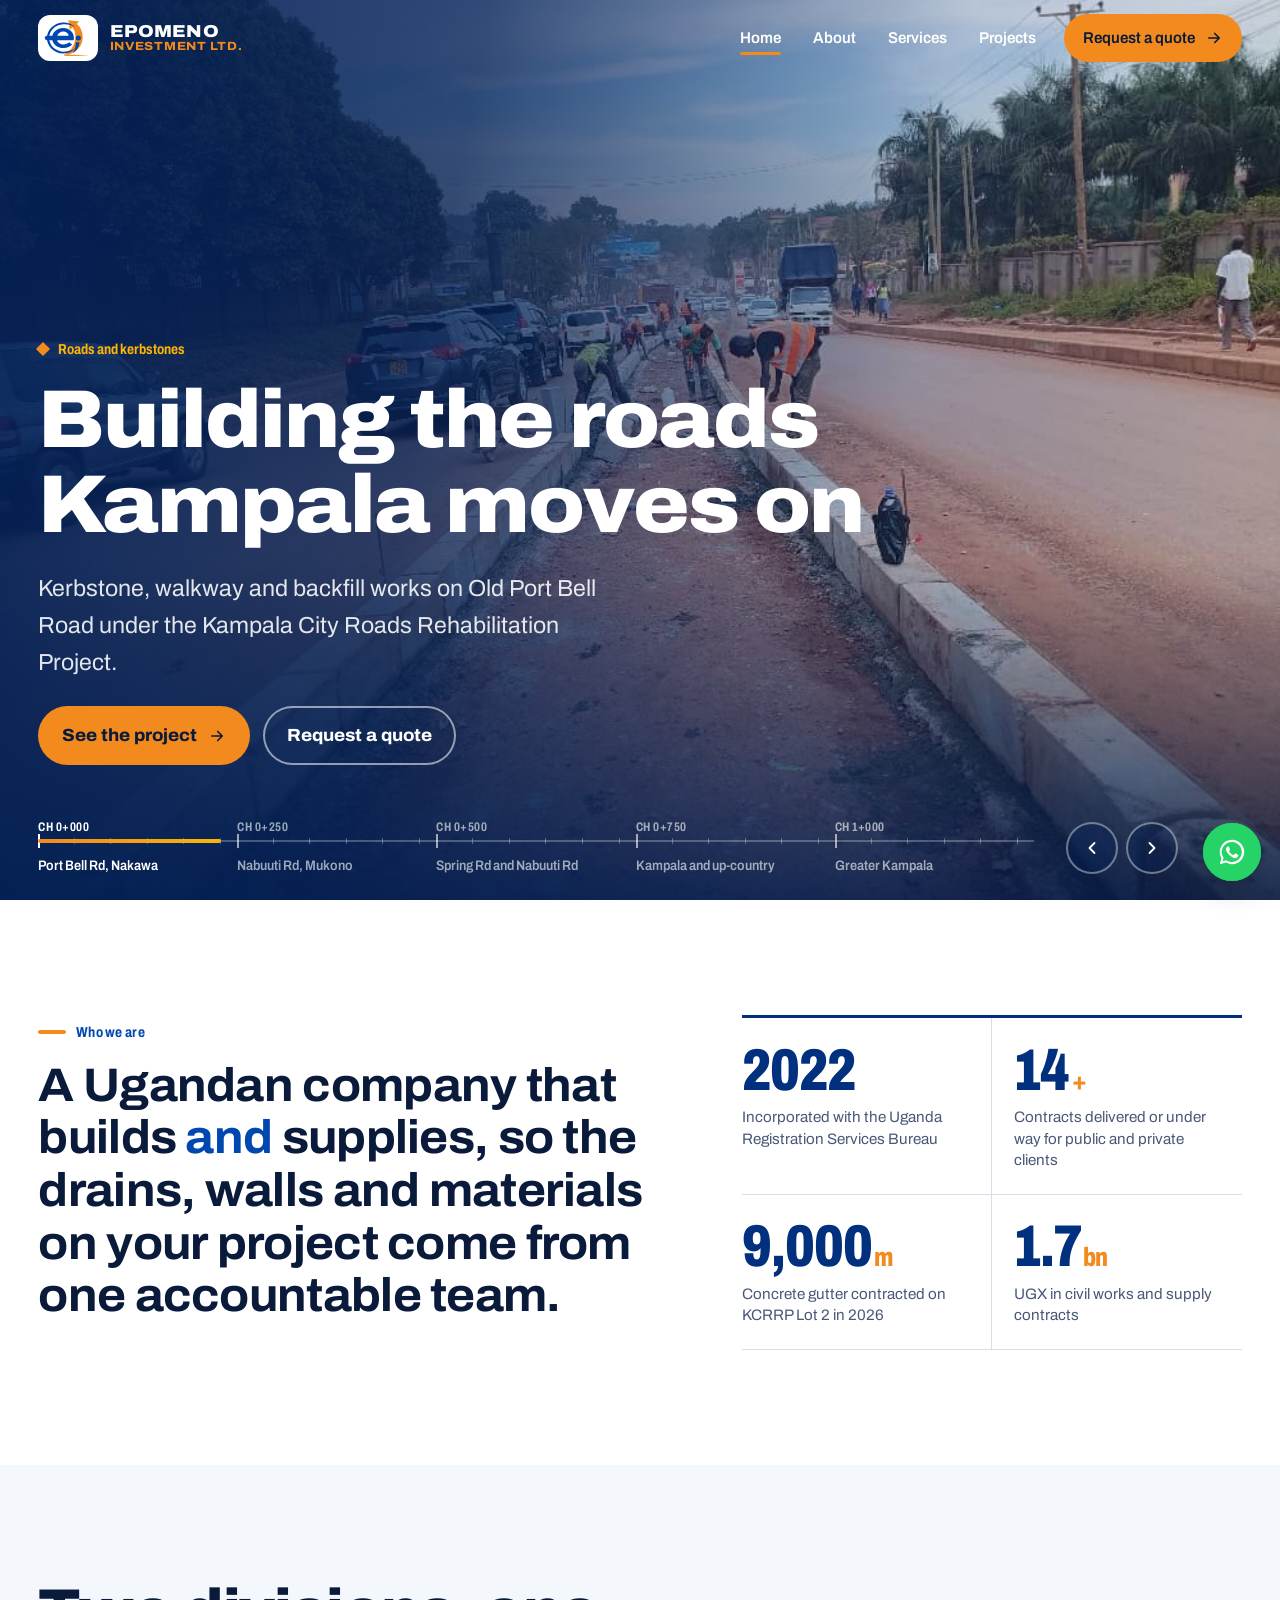
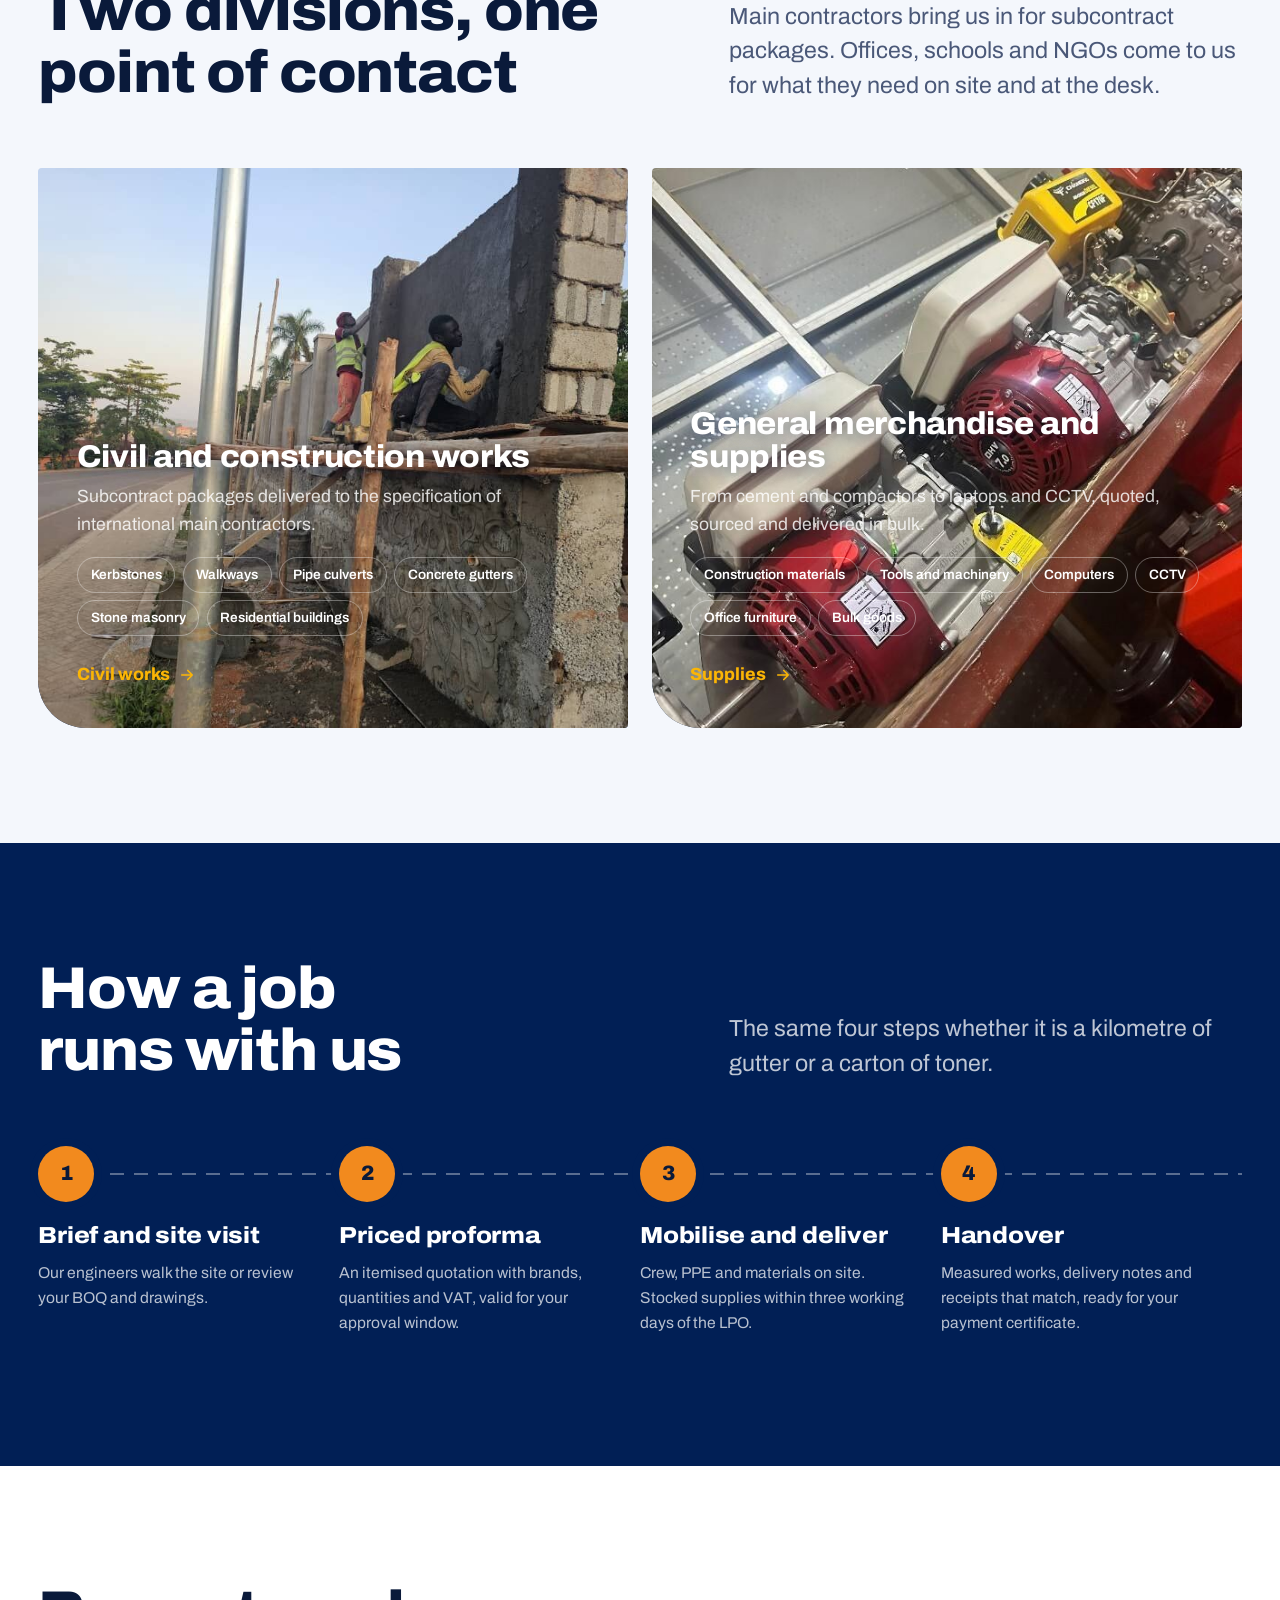
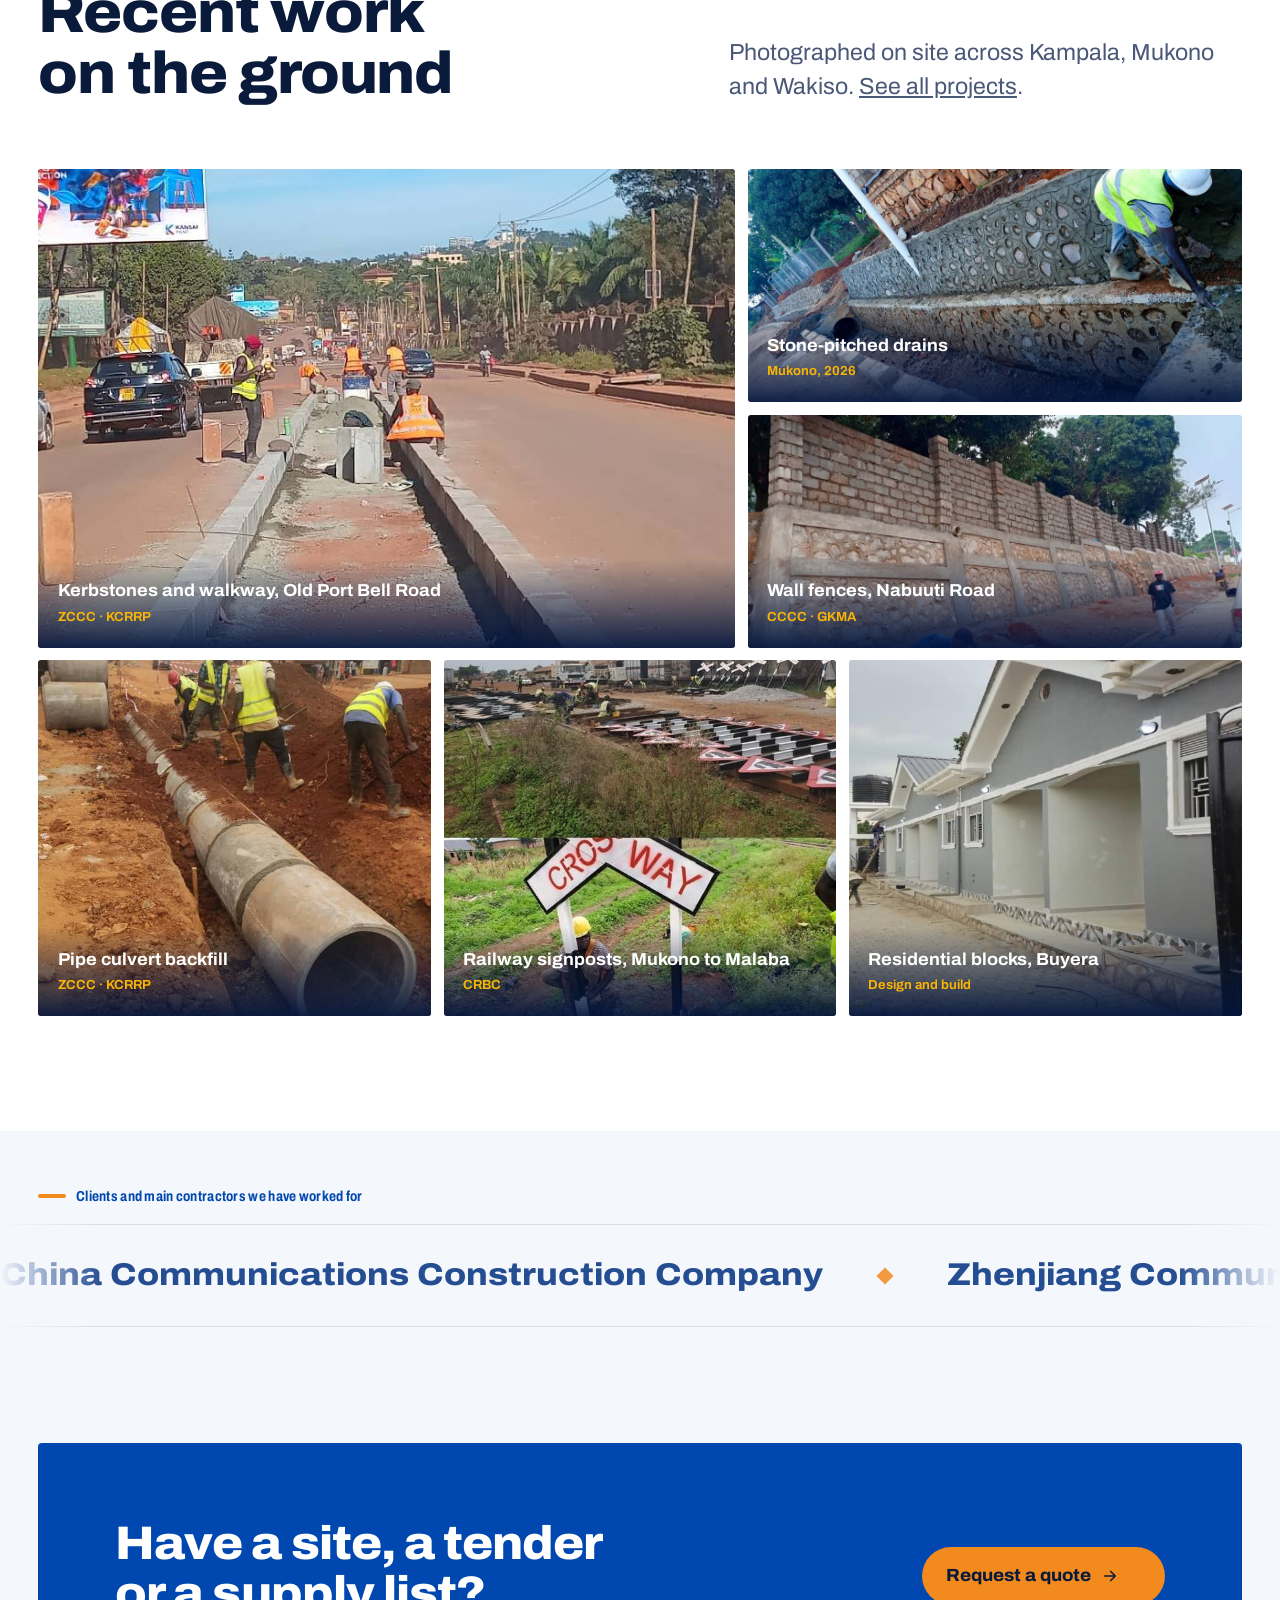
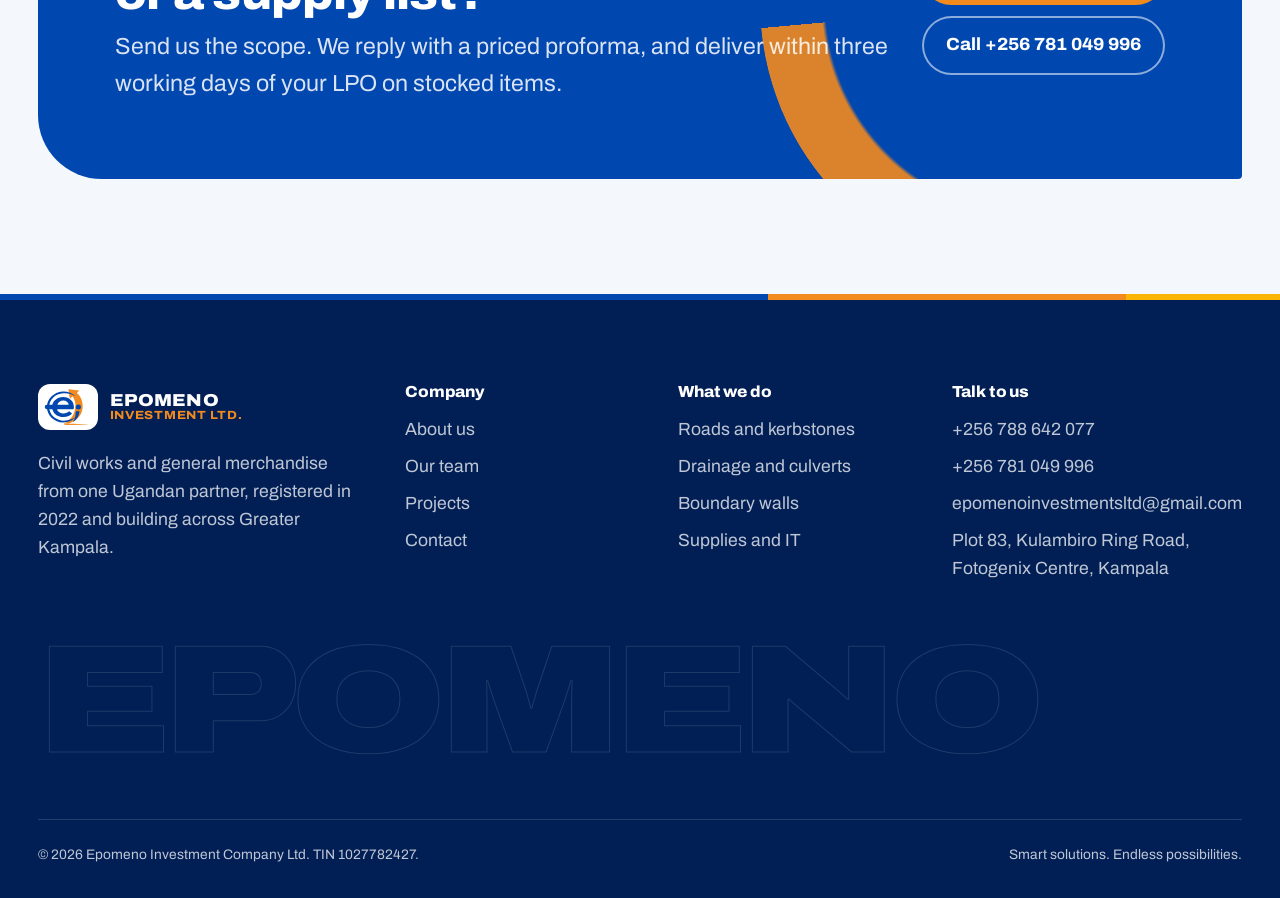
==== commit 302d2ab5: "Epomeno Investment Ltd website" ====
--- a/index.html
+++ b/index.html
@@ -48,7 +48,7 @@
 
 <section class="hero on-dark" aria-roledescription="carousel" aria-label="Featured work" tabindex="-1">
   <div class="slides">
-    <article class="slide" aria-roledescription="slide" aria-label="1 of 5">
+    <article class="slide is-active" aria-roledescription="slide" aria-label="1 of 5">
       <div class="slide-media"><img src="assets/img/kerbstone-port-bell.jpg" alt="Kerbstone installation along the median of Port Bell Road, Kampala, with workers setting stones between traffic lanes" fetchpriority="high"></div>
       <div class="slide-content wrap">
         <span class="slide-tag fade-up"><i></i>Roads and kerbstones</span>
--- a/assets/css/styles.css
+++ b/assets/css/styles.css
@@ -22,8 +22,8 @@
   --step-1: clamp(1.2rem, 1.1rem + .45vw, 1.45rem);
   --step-2: clamp(1.45rem, 1.25rem + .9vw, 2rem);
   --step-3: clamp(1.9rem, 1.5rem + 1.8vw, 3rem);
-  --step-4: clamp(2.4rem, 1.7rem + 3.4vw, 4.6rem);
-  --step-5: clamp(2.8rem, 1.6rem + 5.6vw, 6.4rem);
+  --step-4: clamp(2.1rem, 1.6rem + 2.6vw, 3.9rem);
+  --step-5: clamp(2.5rem, 1.6rem + 4vw, 5rem);
 
   --wrap: 1240px;
   --gutter: clamp(1.1rem, 3vw, 2.5rem);
@@ -51,7 +51,7 @@
 
 /* ---------- type ---------- */
 h1,h2,h3,h4{ margin:0 0 .5em; line-height:1.05; letter-spacing:-.01em; font-weight:800; }
-.display{ font-variation-settings:"wdth" 118; font-weight:850; letter-spacing:-.025em; }
+.display{ font-variation-settings:"wdth" 106; font-weight:820; letter-spacing:-.02em; text-wrap:balance; }
 .narrow{ font-variation-settings:"wdth" 75; }
 h2.display{ font-size:var(--step-4); }
 h3{ font-size:var(--step-2); font-variation-settings:"wdth" 110; }
@@ -92,10 +92,10 @@
   --header-h:66px;
 }
 .site-header .wrap{ display:flex; align-items:center; justify-content:space-between; gap:1.5rem; }
-.brand{ display:flex; align-items:center; gap:.7rem; text-decoration:none; }
+.brand{ display:flex; align-items:center; gap:.7rem; text-decoration:none; flex:none; }
 .brand img{ height:auto; }
 .brand-word{ display:flex; flex-direction:column; line-height:.95; font-variation-settings:"wdth" 112; }
-.brand-word b{ font-size:1.12rem; font-weight:850; letter-spacing:.01em; color:var(--royal); }
+.brand-word b{ font-size:1.08rem; font-weight:850; letter-spacing:.01em; color:var(--royal); }
 .brand-word span{ font-size:.74rem; font-weight:750; letter-spacing:.06em; color:var(--orange); }
 .site-header:not(.is-solid):not(.always-solid) .brand-word b{ color:#fff; }
 .brand img{ background:#fff; border-radius:12px; padding:5px 6px; box-sizing:content-box; width:48px; }
@@ -121,7 +121,7 @@
 .menu-open .menu-toggle span:nth-child(2){ opacity:0; }
 .menu-open .menu-toggle span:nth-child(3){ top:22px; transform:rotate(-45deg); }
 
-@media (max-width: 960px){
+@media (max-width: 1080px){
   .menu-toggle{ display:block; z-index:2; }
   .nav{
     position:fixed; inset:0; flex-direction:column; align-items:flex-start; justify-content:center; gap:.2rem;
@@ -177,8 +177,8 @@
 
 .slide-content{
   position:relative; z-index:4; height:100%;
-  display:flex; flex-direction:column; justify-content:center;
-  padding-top:var(--header-h); padding-bottom:9rem;
+  display:flex; flex-direction:column; justify-content:flex-end;
+  padding-top:calc(var(--header-h) + 1.5rem); padding-bottom:clamp(7.5rem, 15vh, 10rem);
 }
 .slide-tag{
   display:inline-flex; align-items:center; gap:.6rem; align-self:flex-start;
@@ -187,18 +187,20 @@
 }
 .slide-tag i{ width:10px; height:10px; background:var(--orange); transform:rotate(45deg); display:inline-block; }
 .slide h1, .slide .h1{
-  font-size:var(--step-5); line-height:.94; max-width:13ch; margin:0 0 1.4rem;
-  font-variation-settings:"wdth" 120; font-weight:870; letter-spacing:-.03em; color:#fff;
-}
-.slide p{ font-size:var(--step-1); color:rgba(255,255,255,.85); max-width:46ch; margin-bottom:2rem; }
+  font-size:clamp(2.3rem, min(6.4vw, 10.5vh), 5.4rem); line-height:.98; max-width:15ch; margin:0 0 1.2rem;
+  font-variation-settings:"wdth" 108; font-weight:850; letter-spacing:-.025em; color:#fff; text-wrap:balance;
+}
+.slide p{ font-size:var(--step-1); color:rgba(255,255,255,.88); max-width:46ch; margin-bottom:1.6rem; }
+@media (max-height:640px){ .slide p{ display:none; } }
 .slide-actions{ display:flex; flex-wrap:wrap; gap:.8rem; }
 
-/* line-by-line rise */
+/* line-by-line rise: text is visible by default; it is only pre-hidden on a slide about to enter */
 .rise{ display:block; overflow:hidden; padding-bottom:.06em; }
-.rise > span{ display:block; transform:translateY(105%); transition:transform 1s var(--ease); }
-.slide .fade-up{ opacity:0; transform:translateY(24px); transition:opacity .8s var(--ease), transform .9s var(--ease); }
-.slide.is-active .rise > span, .slide.is-entering .rise > span{ transform:none; }
-.slide.is-active .fade-up, .slide.is-entering .fade-up{ opacity:1; transform:none; }
+.rise > span{ display:block; transition:transform 1s var(--ease); }
+.slide .fade-up{ transition:opacity .8s var(--ease), transform .9s var(--ease); }
+.slide.is-entering:not(.go) .rise > span{ transform:translateY(105%); transition:none; }
+.slide.is-entering:not(.go) .fade-up{ opacity:0; transform:translateY(24px); transition:none; }
+.slide.is-leaving *{ transition:none!important; }
 .slide .rise:nth-of-type(2) > span{ transition-delay:.42s; }
 .slide .rise:nth-of-type(1) > span{ transition-delay:.32s; }
 .slide .rise:nth-of-type(3) > span{ transition-delay:.52s; }
@@ -283,10 +285,10 @@
   border-radius:4px 4px 4px 48px;
 }
 .division img{ position:absolute; inset:0; width:100%; height:100%; object-fit:cover; transition:transform 1.2s var(--ease); z-index:-1; }
-.division::before{ content:""; position:absolute; inset:0; z-index:-1; background:linear-gradient(0deg, rgba(1,31,85,.96) 0%, rgba(1,31,85,.55) 50%, rgba(1,31,85,.1) 100%); }
-.division:nth-child(2)::before{ background:linear-gradient(0deg, rgba(10,26,58,.96) 0%, rgba(1,71,175,.55) 50%, rgba(1,71,175,.08) 100%); }
+.division::before{ content:""; position:absolute; inset:0; z-index:-1; background:linear-gradient(0deg, rgba(1,31,85,.97) 0%, rgba(1,31,85,.9) 42%, rgba(1,31,85,.35) 72%, rgba(1,31,85,.05) 100%); }
+.division:nth-child(2)::before{ background:linear-gradient(0deg, rgba(10,26,58,.97) 0%, rgba(1,48,126,.9) 42%, rgba(1,71,175,.35) 72%, rgba(1,71,175,.05) 100%); }
 .division:hover img{ transform:scale(1.06); }
-.division h3{ font-size:var(--step-3); font-variation-settings:"wdth" 118; margin-bottom:.8rem; }
+.division h3{ font-size:var(--step-2); font-variation-settings:"wdth" 104; margin-bottom:.6rem; text-shadow:0 2px 18px rgba(1,20,60,.5); }
 .division p{ color:rgba(255,255,255,.82); }
 .division ul{ list-style:none; padding:0; margin:0 0 1.6rem; display:flex; flex-wrap:wrap; gap:.45rem; }
 .division li{ font-size:.85rem; font-weight:600; padding:.38rem .8rem; border:1px solid rgba(255,255,255,.35); border-radius:999px; }
@@ -360,7 +362,7 @@
   background:conic-gradient(from 200deg, var(--orange) 0 18%, transparent 18%); border-radius:50%; opacity:.9;
   mask:radial-gradient(circle, transparent 54%, #000 55%);
 }
-.cta-band h2{ font-size:var(--step-4); margin:0 0 .6rem; }
+.cta-band h2{ font-size:var(--step-3); margin:0 0 .6rem; max-width:20ch; }
 .cta-band p{ color:rgba(255,255,255,.85); margin:0; font-size:var(--step-1); }
 .cta-band .actions{ display:flex; flex-direction:column; gap:.7rem; }
 @media (max-width: 860px){ .cta-band{ grid-template-columns:1fr; } .cta-band .actions{ flex-direction:row; flex-wrap:wrap; } }
@@ -369,7 +371,7 @@
 .page-hero{ position:relative; color:#fff; background:var(--navy-deep); padding:calc(var(--header-h) + clamp(4rem,9vw,7rem)) 0 clamp(3.5rem,7vw,5.5rem); overflow:hidden; isolation:isolate; }
 .page-hero img{ position:absolute; inset:0; width:100%; height:100%; object-fit:cover; z-index:-2; animation:slowzoom 18s ease-out forwards; }
 .page-hero::before{ content:""; position:absolute; inset:0; z-index:-1; background:linear-gradient(100deg, rgba(1,31,85,.96) 10%, rgba(1,48,126,.72) 55%, rgba(1,48,126,.35)); }
-.page-hero h1{ font-size:var(--step-5); line-height:.95; max-width:14ch; margin:0 0 1.2rem; }
+.page-hero h1{ font-size:clamp(2.3rem, 1.5rem + 3.6vw, 4.6rem); line-height:1; max-width:18ch; margin:0 0 1.2rem; }
 .page-hero .lead{ color:rgba(255,255,255,.82); }
 .crumbs{ font-size:.88rem; color:rgba(255,255,255,.7); margin-bottom:1.2rem; font-variation-settings:"wdth" 85; }
 .crumbs a{ color:var(--gold); text-decoration:none; }
@@ -505,7 +507,7 @@
 .footer-brand .brand-word b{ color:#fff; }
 .footer-brand p{ margin-top:1.2rem; max-width:34ch; }
 .footer-bottom{ margin-top:3.5rem; padding-top:1.5rem; border-top:1px solid rgba(255,255,255,.14); display:flex; flex-wrap:wrap; justify-content:space-between; gap:1rem; font-size:.86rem; }
-.footer-word{ font-size:clamp(3rem, 13vw, 12rem); font-weight:900; line-height:.8; font-variation-settings:"wdth" 125; letter-spacing:-.04em; color:transparent; -webkit-text-stroke:1px rgba(255,255,255,.12); margin:3rem 0 0; white-space:nowrap; user-select:none; }
+.footer-word{ font-size:clamp(3rem, 12vw, 10.5rem); overflow:hidden; font-weight:900; line-height:.8; font-variation-settings:"wdth" 125; letter-spacing:-.04em; color:transparent; -webkit-text-stroke:1px rgba(255,255,255,.12); margin:3rem 0 0; white-space:nowrap; user-select:none; }
 @media (max-width: 860px){ .footer-top{ grid-template-columns:1fr 1fr; } }
 @media (max-width: 520px){ .footer-top{ grid-template-columns:1fr; } }
 
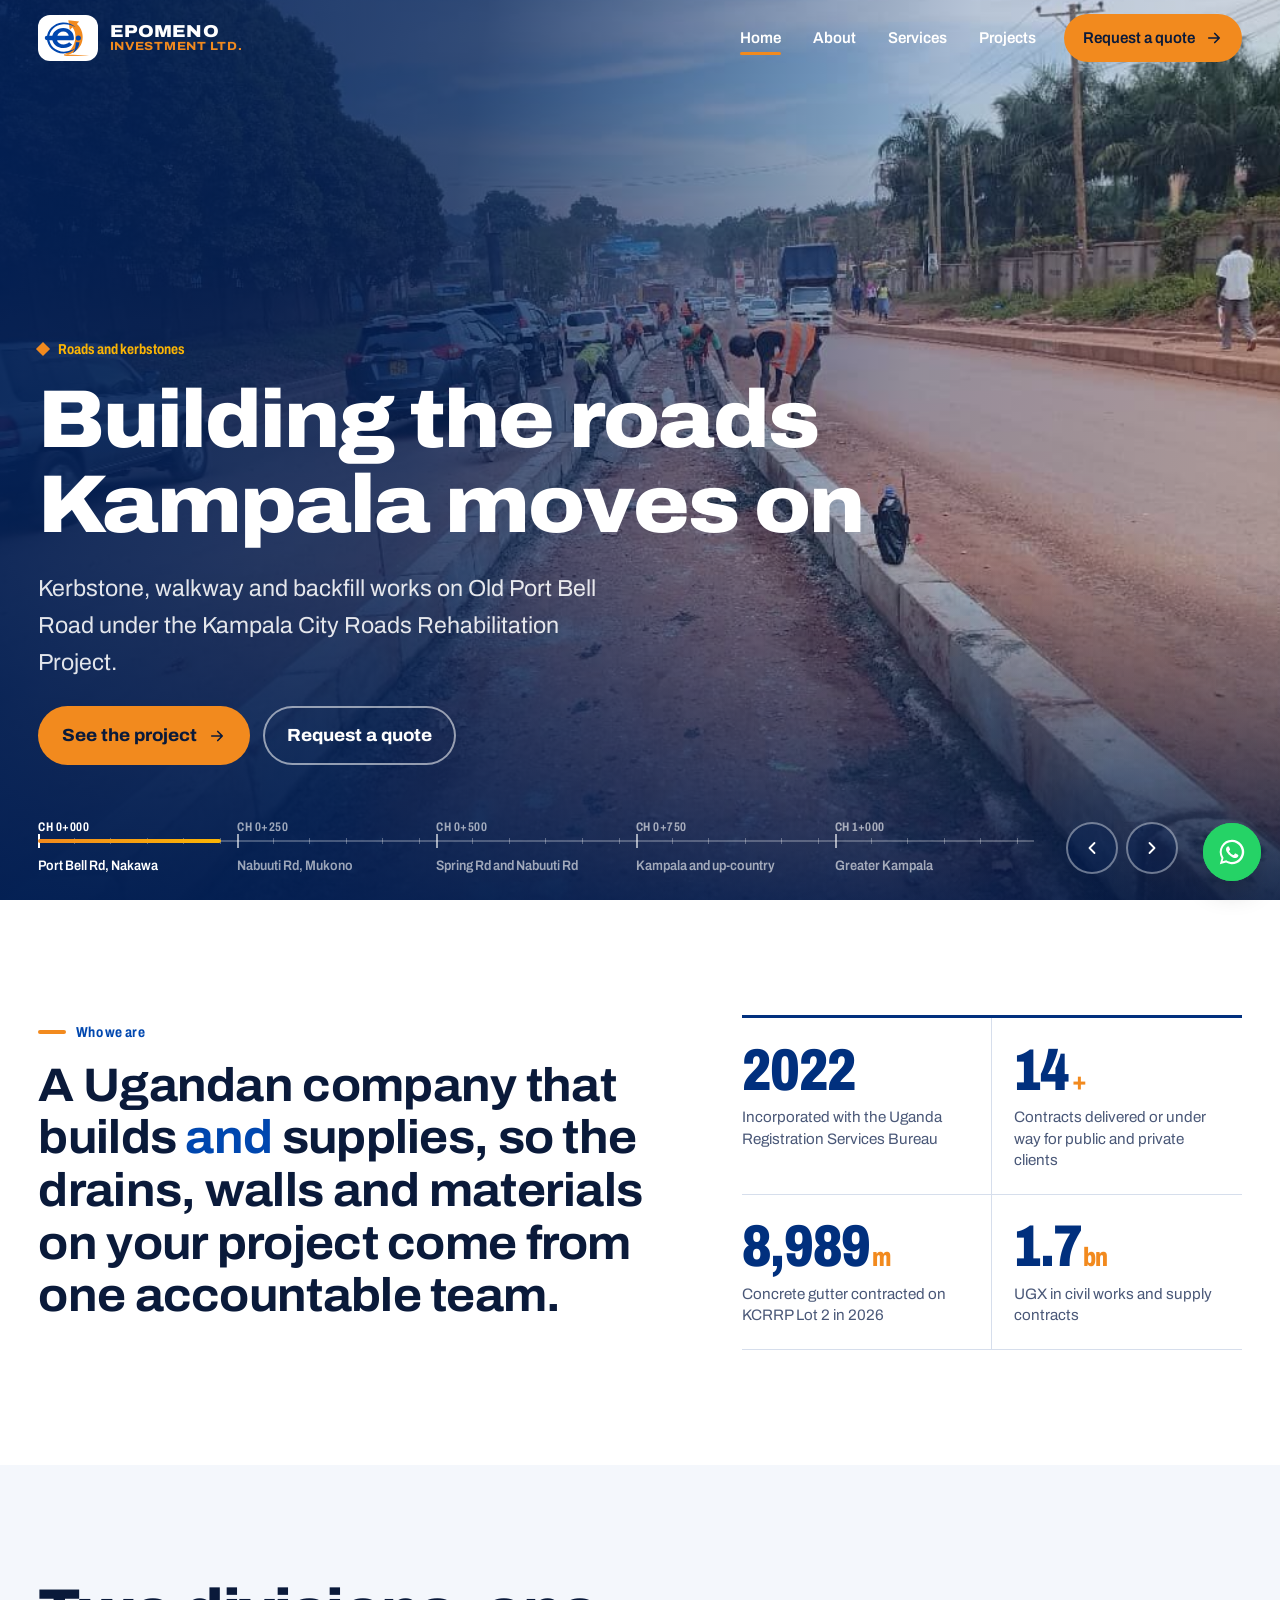
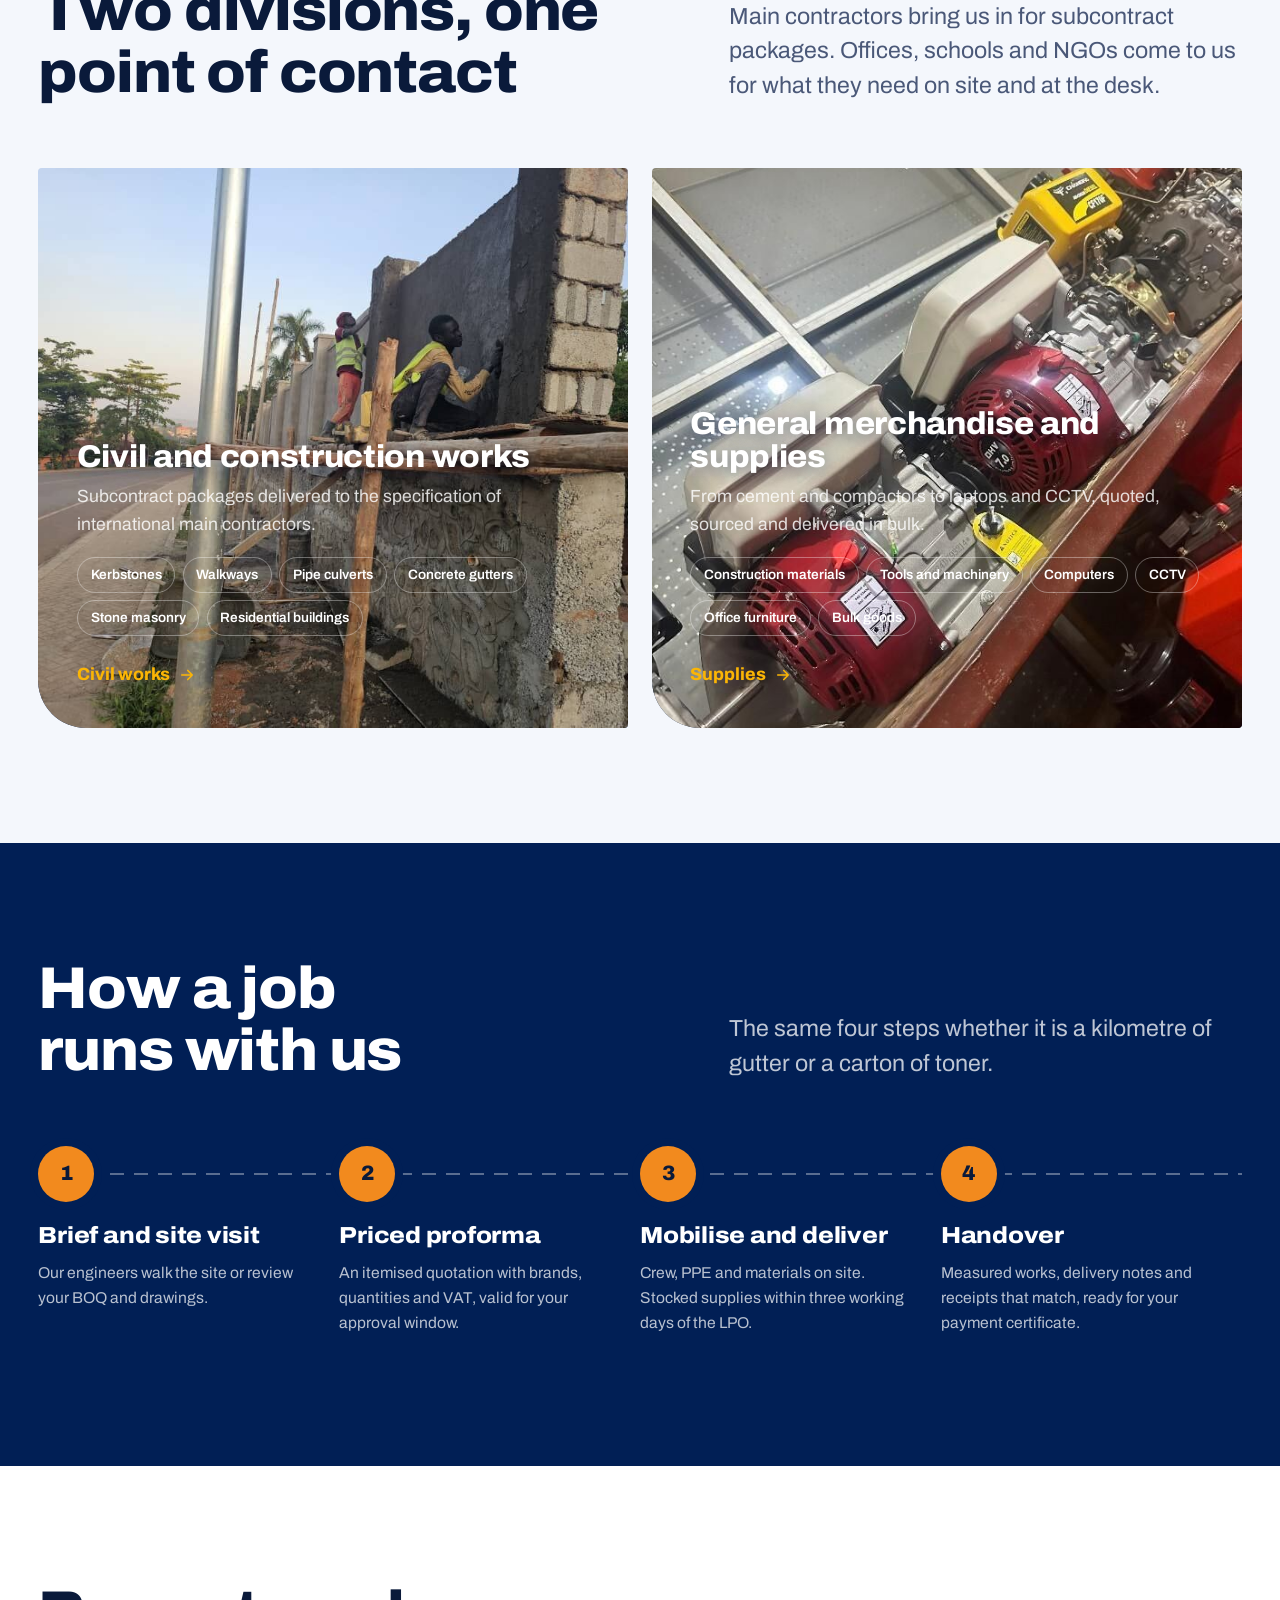
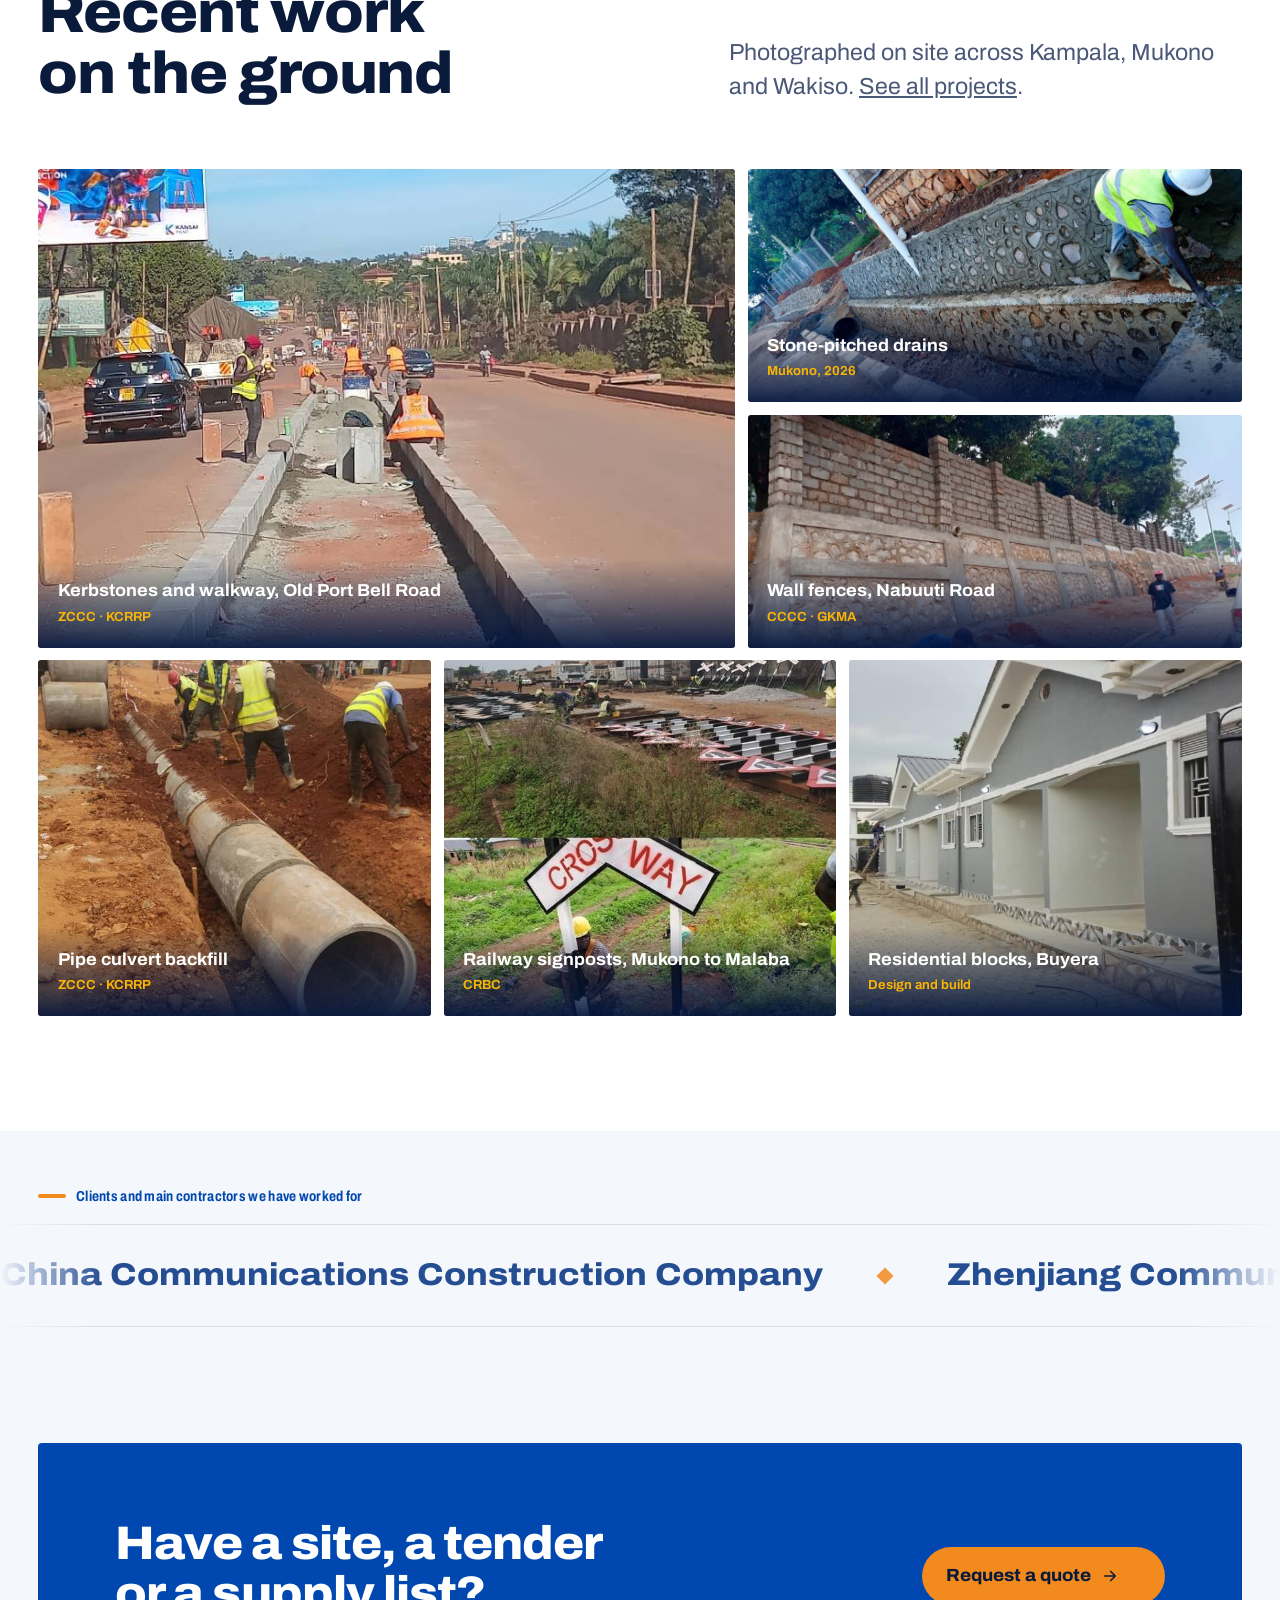
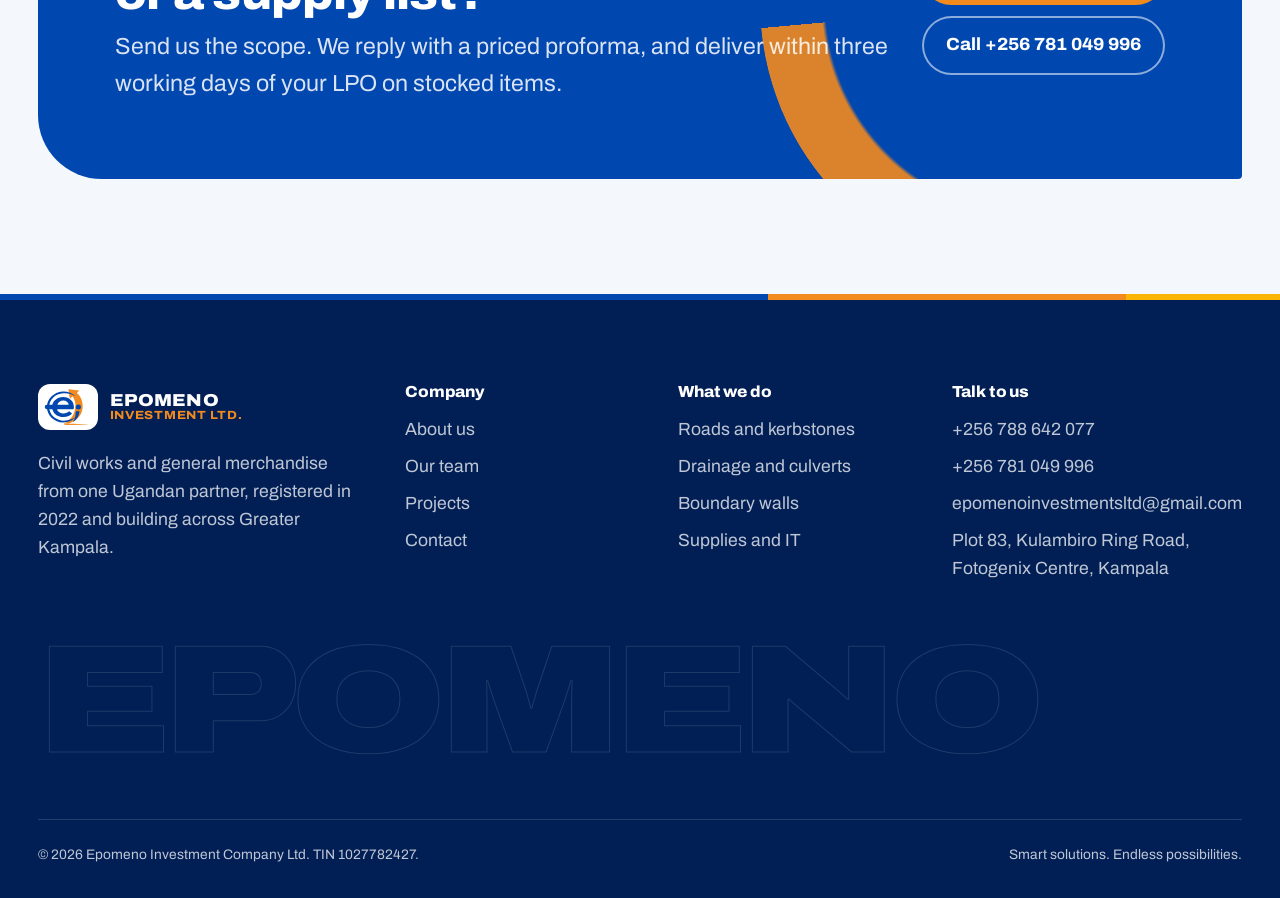
==== commit 629bb252: "Epomeno Investment Ltd website" ====
--- a/index.html
+++ b/index.html
@@ -21,7 +21,7 @@
 <link rel="preconnect" href="https://fonts.googleapis.com">
 <link rel="preconnect" href="https://fonts.gstatic.com" crossorigin>
 <link href="https://fonts.googleapis.com/css2?family=Archivo:wdth,wght@62..125,300..900&display=swap" rel="stylesheet">
-<link rel="stylesheet" href="assets/css/styles.css">
+<link rel="stylesheet" href="assets/css/styles.css?v=3">
 <script type="application/ld+json">{"@context": "https://schema.org", "@type": "GeneralContractor", "name": "Epomeno Investment Ltd", "alternateName": "Epomeno Investment Company Limited", "url": "https://odoema.github.io/epomeno", "logo": "https://odoema.github.io/epomeno/assets/img/logo-mark.svg", "image": "https://odoema.github.io/epomeno/assets/img/kerbstone-port-bell.jpg", "email": "epomenoinvestmentsltd@gmail.com", "telephone": ["+256788642077", "+256781049996", "+256757607644"], "foundingDate": "2022-08-03", "taxID": "1027782427", "address": {"@type": "PostalAddress", "streetAddress": "Plot 83, Kulambiro Ring Road, Fotogenix Centre", "addressLocality": "Kampala", "addressCountry": "UG", "postOfficeBoxNumber": "115665"}, "areaServed": "Uganda", "description": "Ugandan civil works contractor and general merchandise supplier: roads, kerbstones, drainage, boundary walls, buildings, construction materials, machinery, computers and office supplies."}</script>
 </head>
 <body>
@@ -268,6 +268,6 @@
 </footer>
 <a class="wa-float" href="https://wa.me/256757607644" target="_blank" rel="noopener" aria-label="Chat with us on WhatsApp"><svg viewBox="0 0 32 32" fill="currentColor" aria-hidden="true"><path d="M16 3a13 13 0 0 0-11.2 19.6L3 29l6.6-1.7A13 13 0 1 0 16 3zm0 23.7c-2 0-4-.6-5.7-1.6l-.4-.2-3.9 1 1-3.8-.3-.4A10.7 10.7 0 1 1 16 26.7zm5.9-8c-.3-.2-1.9-1-2.2-1s-.5-.2-.7.2l-1 1.2c-.2.2-.4.2-.7.1a8.8 8.8 0 0 1-4.4-3.8c-.3-.6.3-.5 1-1.7.1-.2 0-.4 0-.6l-1-2.4c-.3-.6-.5-.5-.7-.5h-.6c-.2 0-.6.1-.9.4s-1.1 1.1-1.1 2.7 1.2 3.1 1.3 3.3c.2.2 2.3 3.5 5.5 4.9 2 .9 2.8 1 3.9.8.6-.1 1.9-.8 2.2-1.5.3-.8.3-1.4.2-1.5l-.8-.6z"/></svg></a>
 <button class="to-top" aria-label="Back to top"><svg viewBox="0 0 24 24" fill="none" stroke="currentColor" stroke-width="2.2" stroke-linecap="round" stroke-linejoin="round" aria-hidden="true"><path d="M18 15l-6-6-6 6"/></svg></button>
-<script src="assets/js/main.js" defer></script>
+<script src="assets/js/main.js?v=3" defer></script>
 </body>
 </html>
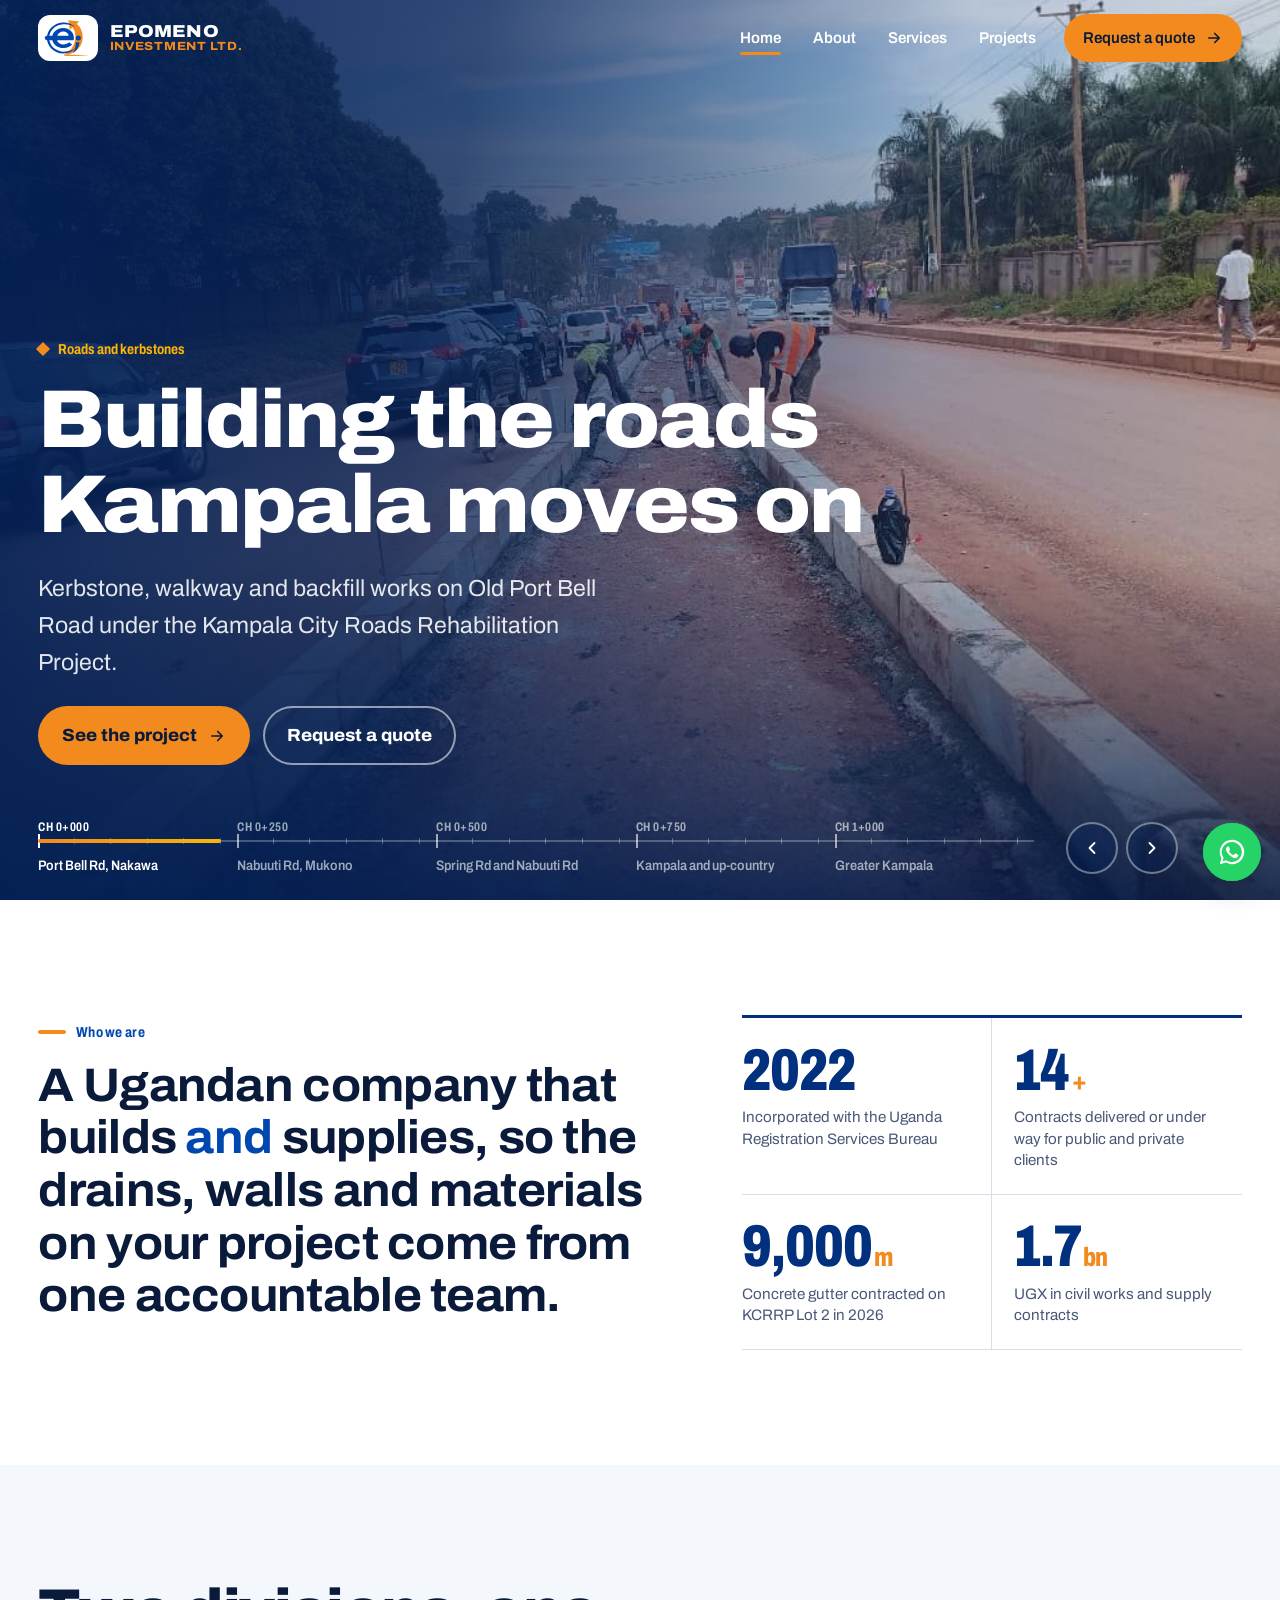
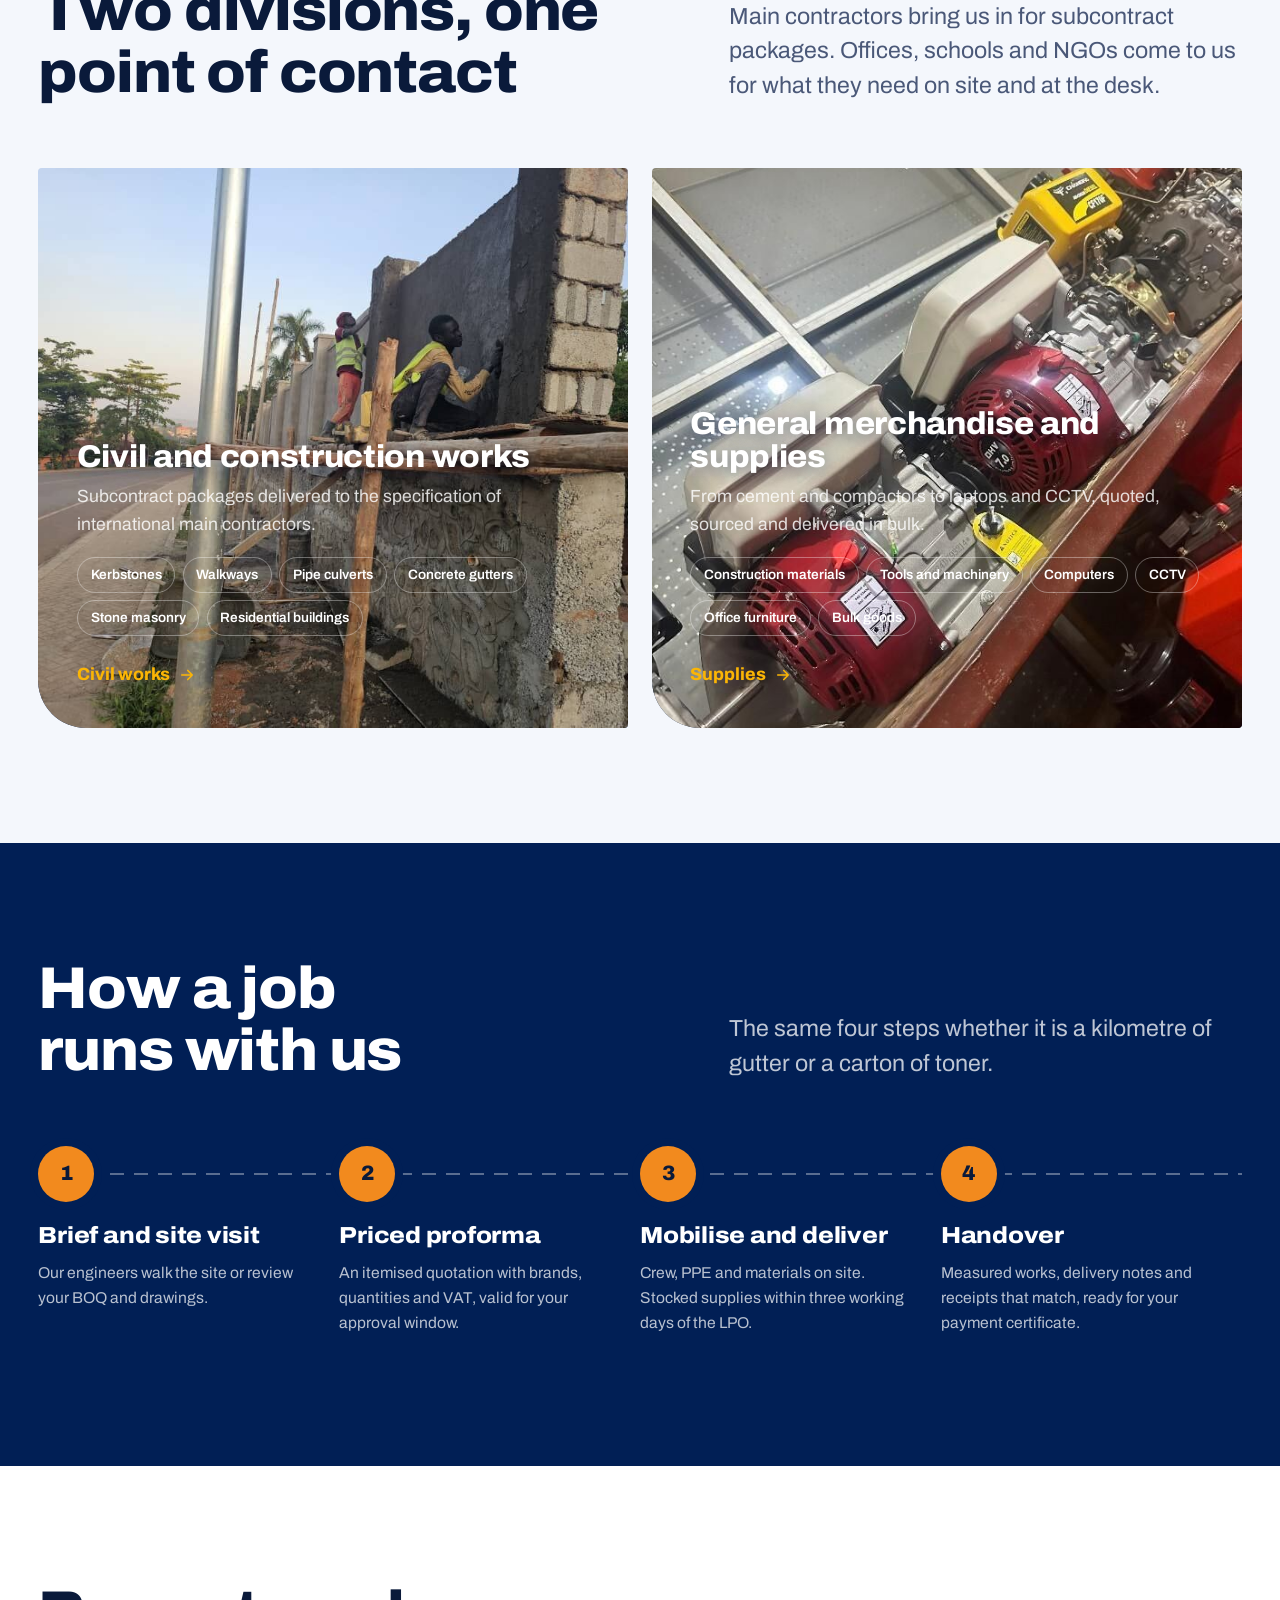
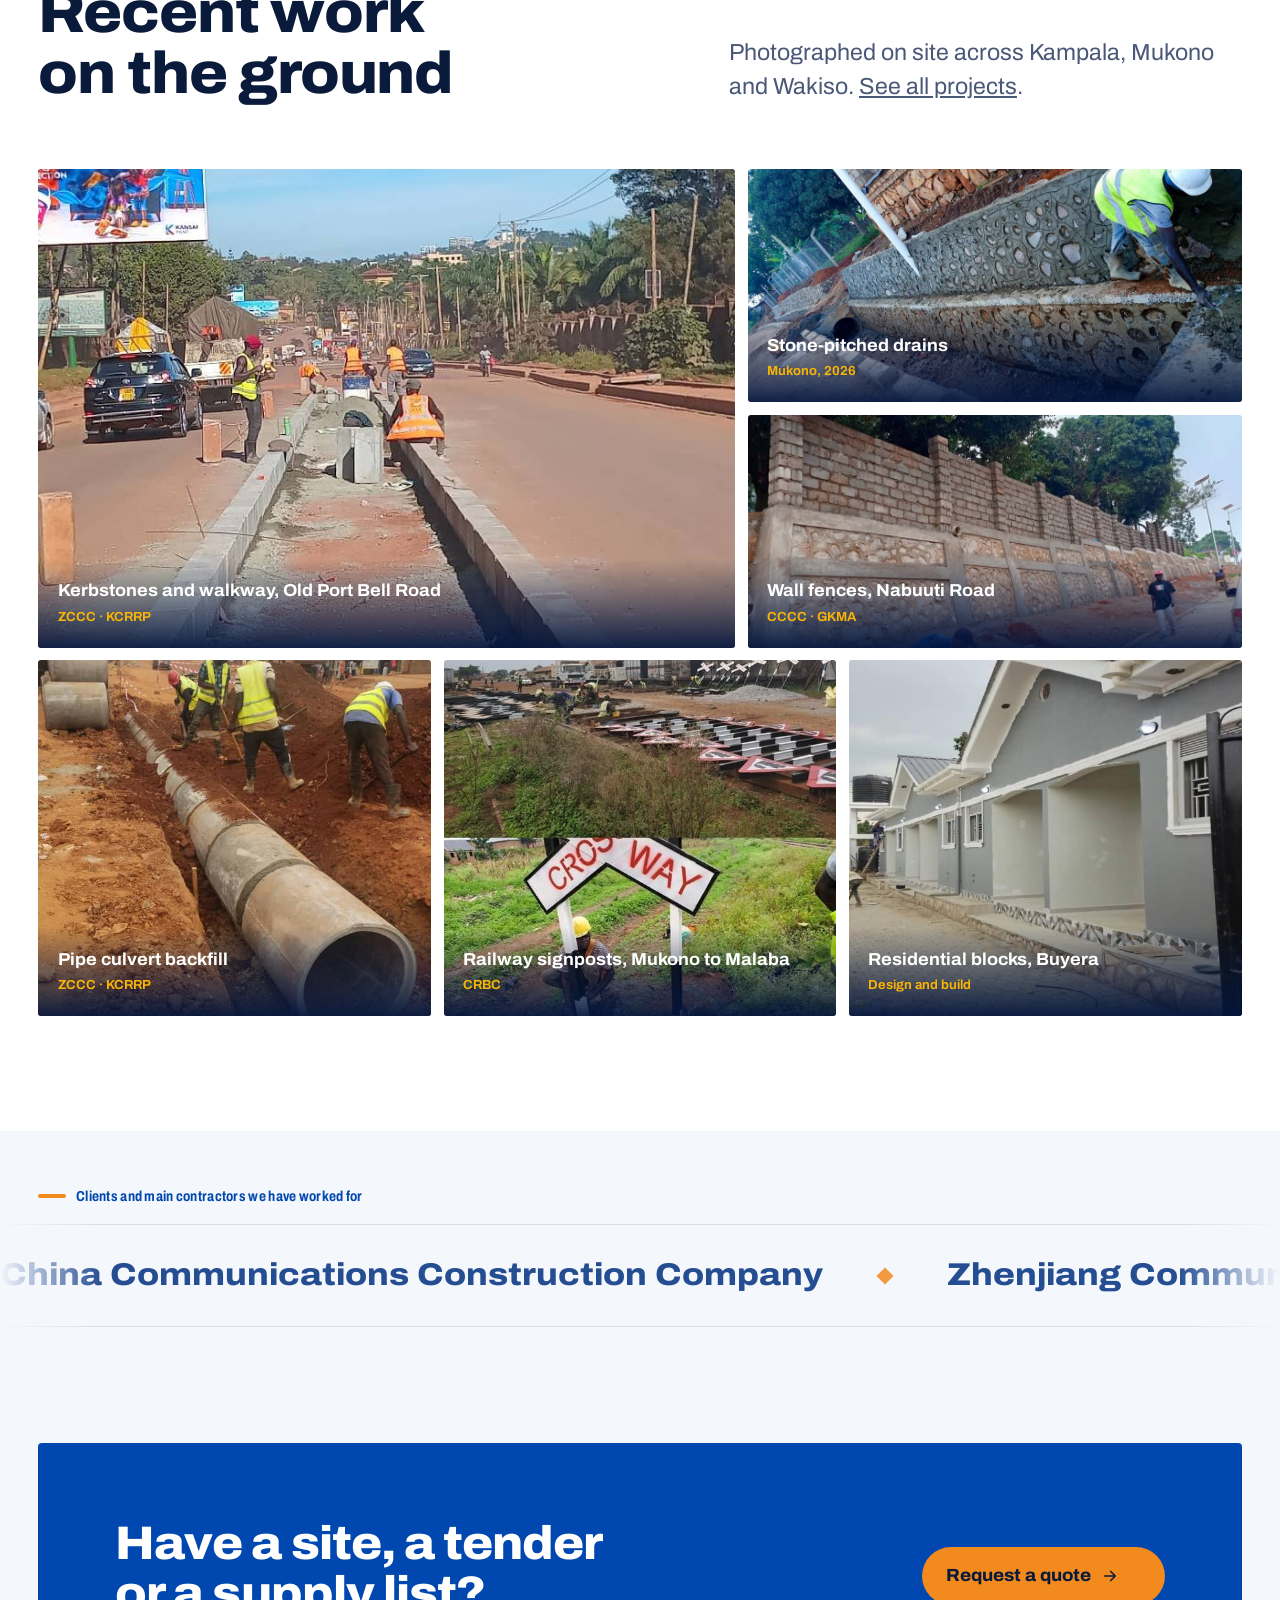
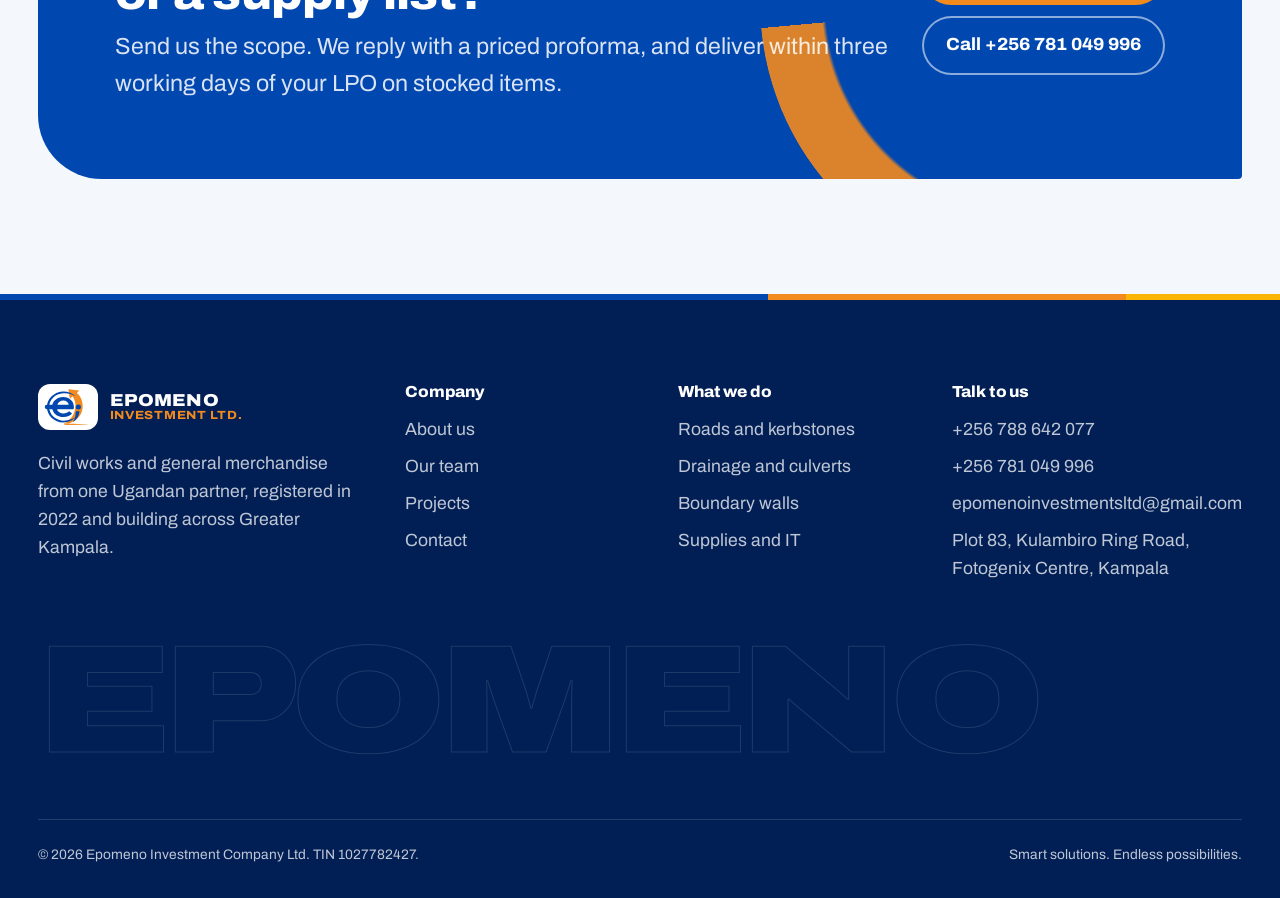
==== commit d8f0c809: "Epomeno Investment Ltd website" ====
--- a/index.html
+++ b/index.html
@@ -21,7 +21,7 @@
 <link rel="preconnect" href="https://fonts.googleapis.com">
 <link rel="preconnect" href="https://fonts.gstatic.com" crossorigin>
 <link href="https://fonts.googleapis.com/css2?family=Archivo:wdth,wght@62..125,300..900&display=swap" rel="stylesheet">
-<link rel="stylesheet" href="assets/css/styles.css?v=3">
+<link rel="stylesheet" href="assets/css/styles.css?v=4">
 <script type="application/ld+json">{"@context": "https://schema.org", "@type": "GeneralContractor", "name": "Epomeno Investment Ltd", "alternateName": "Epomeno Investment Company Limited", "url": "https://odoema.github.io/epomeno", "logo": "https://odoema.github.io/epomeno/assets/img/logo-mark.svg", "image": "https://odoema.github.io/epomeno/assets/img/kerbstone-port-bell.jpg", "email": "epomenoinvestmentsltd@gmail.com", "telephone": ["+256788642077", "+256781049996", "+256757607644"], "foundingDate": "2022-08-03", "taxID": "1027782427", "address": {"@type": "PostalAddress", "streetAddress": "Plot 83, Kulambiro Ring Road, Fotogenix Centre", "addressLocality": "Kampala", "addressCountry": "UG", "postOfficeBoxNumber": "115665"}, "areaServed": "Uganda", "description": "Ugandan civil works contractor and general merchandise supplier: roads, kerbstones, drainage, boundary walls, buildings, construction materials, machinery, computers and office supplies."}</script>
 </head>
 <body>
@@ -268,6 +268,6 @@
 </footer>
 <a class="wa-float" href="https://wa.me/256757607644" target="_blank" rel="noopener" aria-label="Chat with us on WhatsApp"><svg viewBox="0 0 32 32" fill="currentColor" aria-hidden="true"><path d="M16 3a13 13 0 0 0-11.2 19.6L3 29l6.6-1.7A13 13 0 1 0 16 3zm0 23.7c-2 0-4-.6-5.7-1.6l-.4-.2-3.9 1 1-3.8-.3-.4A10.7 10.7 0 1 1 16 26.7zm5.9-8c-.3-.2-1.9-1-2.2-1s-.5-.2-.7.2l-1 1.2c-.2.2-.4.2-.7.1a8.8 8.8 0 0 1-4.4-3.8c-.3-.6.3-.5 1-1.7.1-.2 0-.4 0-.6l-1-2.4c-.3-.6-.5-.5-.7-.5h-.6c-.2 0-.6.1-.9.4s-1.1 1.1-1.1 2.7 1.2 3.1 1.3 3.3c.2.2 2.3 3.5 5.5 4.9 2 .9 2.8 1 3.9.8.6-.1 1.9-.8 2.2-1.5.3-.8.3-1.4.2-1.5l-.8-.6z"/></svg></a>
 <button class="to-top" aria-label="Back to top"><svg viewBox="0 0 24 24" fill="none" stroke="currentColor" stroke-width="2.2" stroke-linecap="round" stroke-linejoin="round" aria-hidden="true"><path d="M18 15l-6-6-6 6"/></svg></button>
-<script src="assets/js/main.js?v=3" defer></script>
+<script src="assets/js/main.js?v=4" defer></script>
 </body>
 </html>
--- a/assets/css/styles.css
+++ b/assets/css/styles.css
@@ -295,7 +295,8 @@
 .division .more{ display:inline-flex; align-items:center; gap:.5rem; font-weight:750; color:var(--gold); }
 .division .more svg{ width:18px; height:18px; transition:transform .4s var(--ease); }
 .division:hover .more svg{ transform:translateX(6px); }
-@media (max-width: 860px){ .divisions{ grid-template-columns:1fr; } .division{ min-height:440px; } }
+@media (max-width: 860px){ .divisions{ grid-template-columns:1fr; } .division{ min-height:440px; }
+  .division::before, .division:nth-child(2)::before{ background:linear-gradient(0deg, rgba(1,31,85,.97) 0%, rgba(1,31,85,.9) 60%, rgba(1,31,85,.55) 100%); } }
 
 /* service list (not cards) */
 .service-list{ border-top:2px solid var(--ink); }
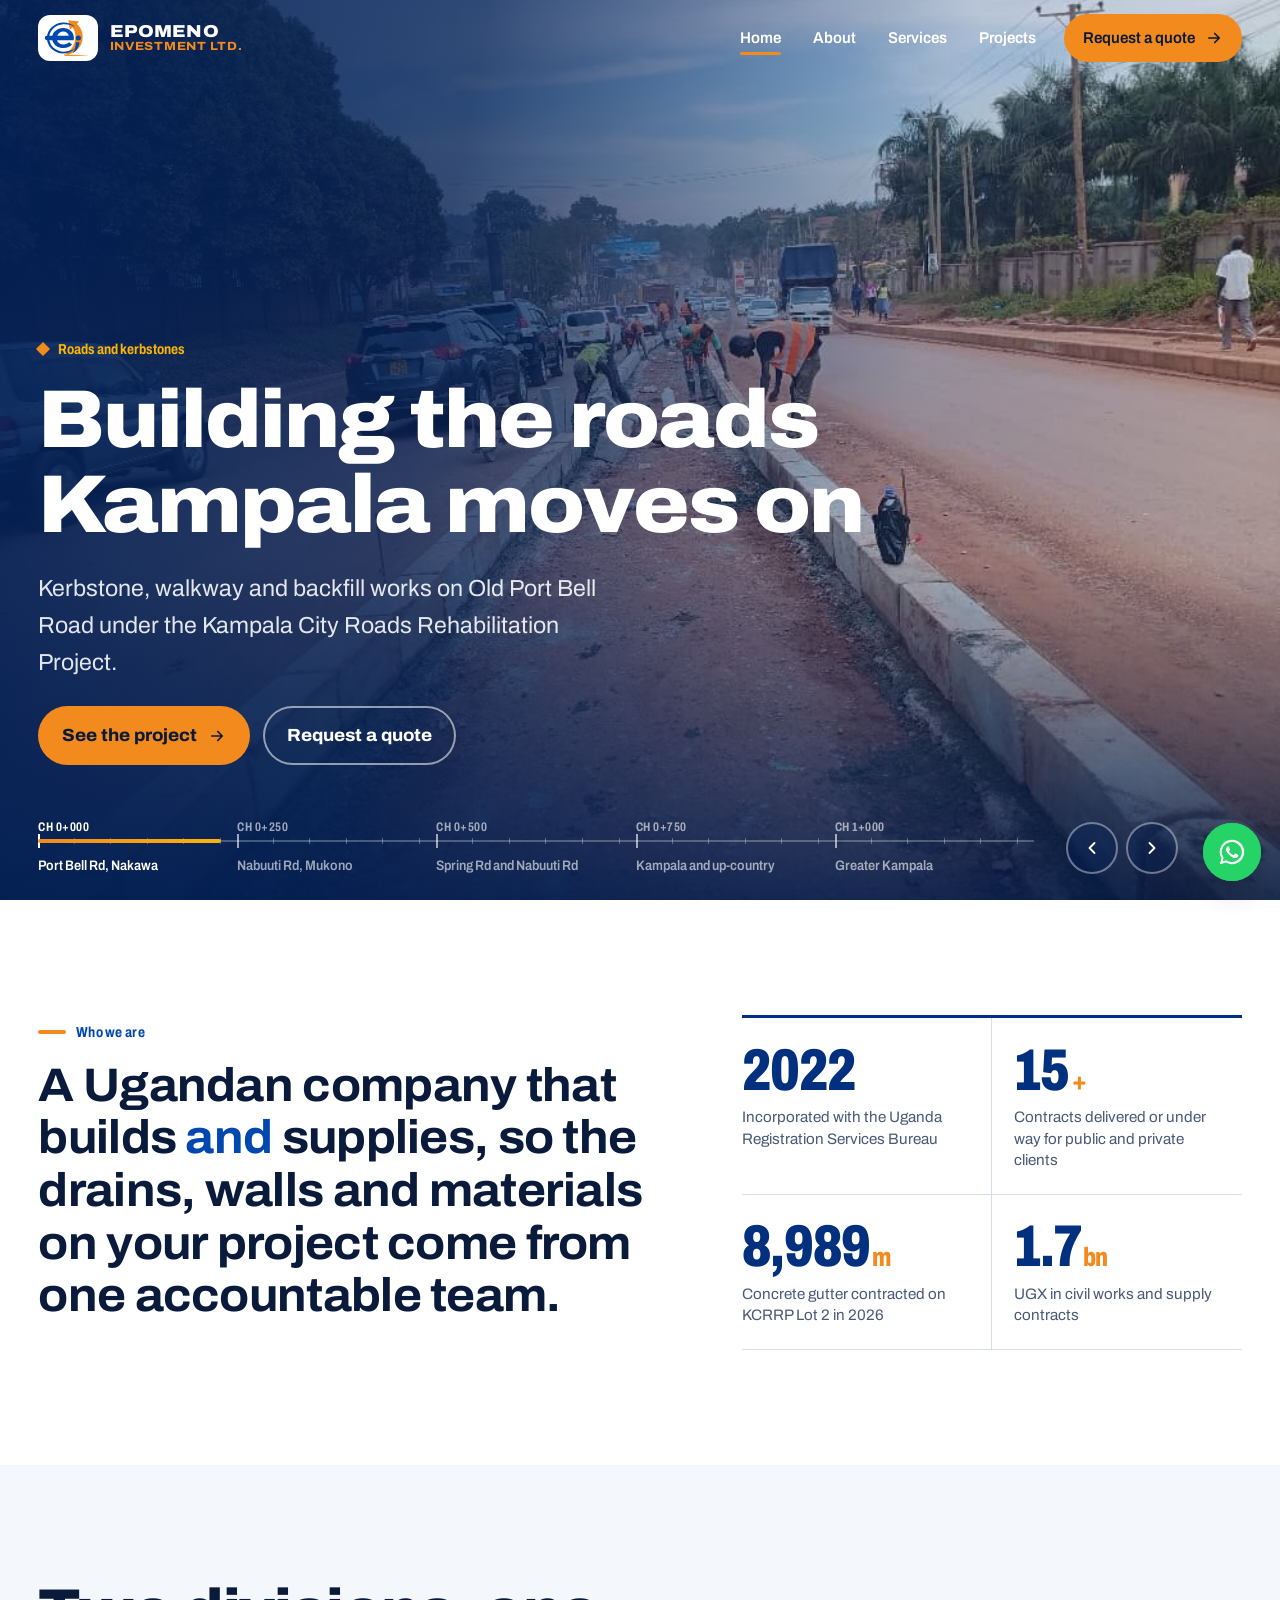
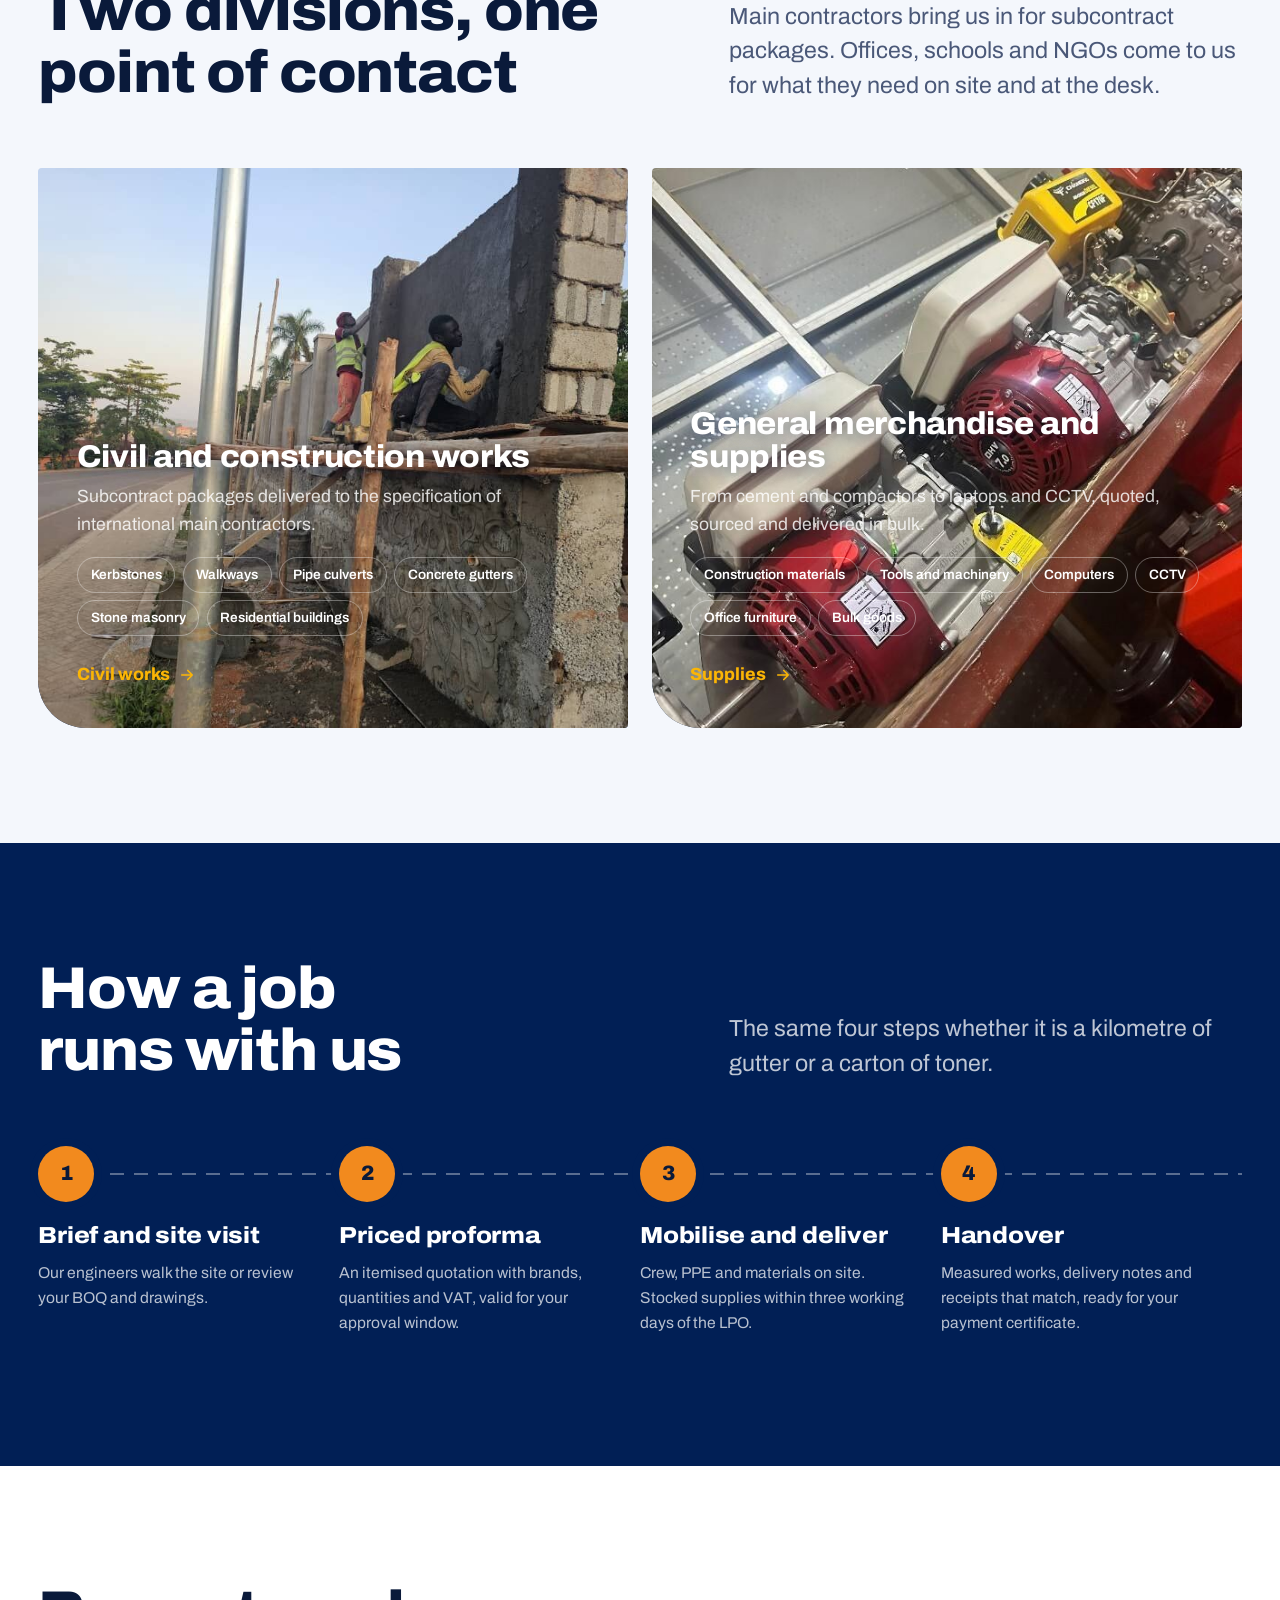
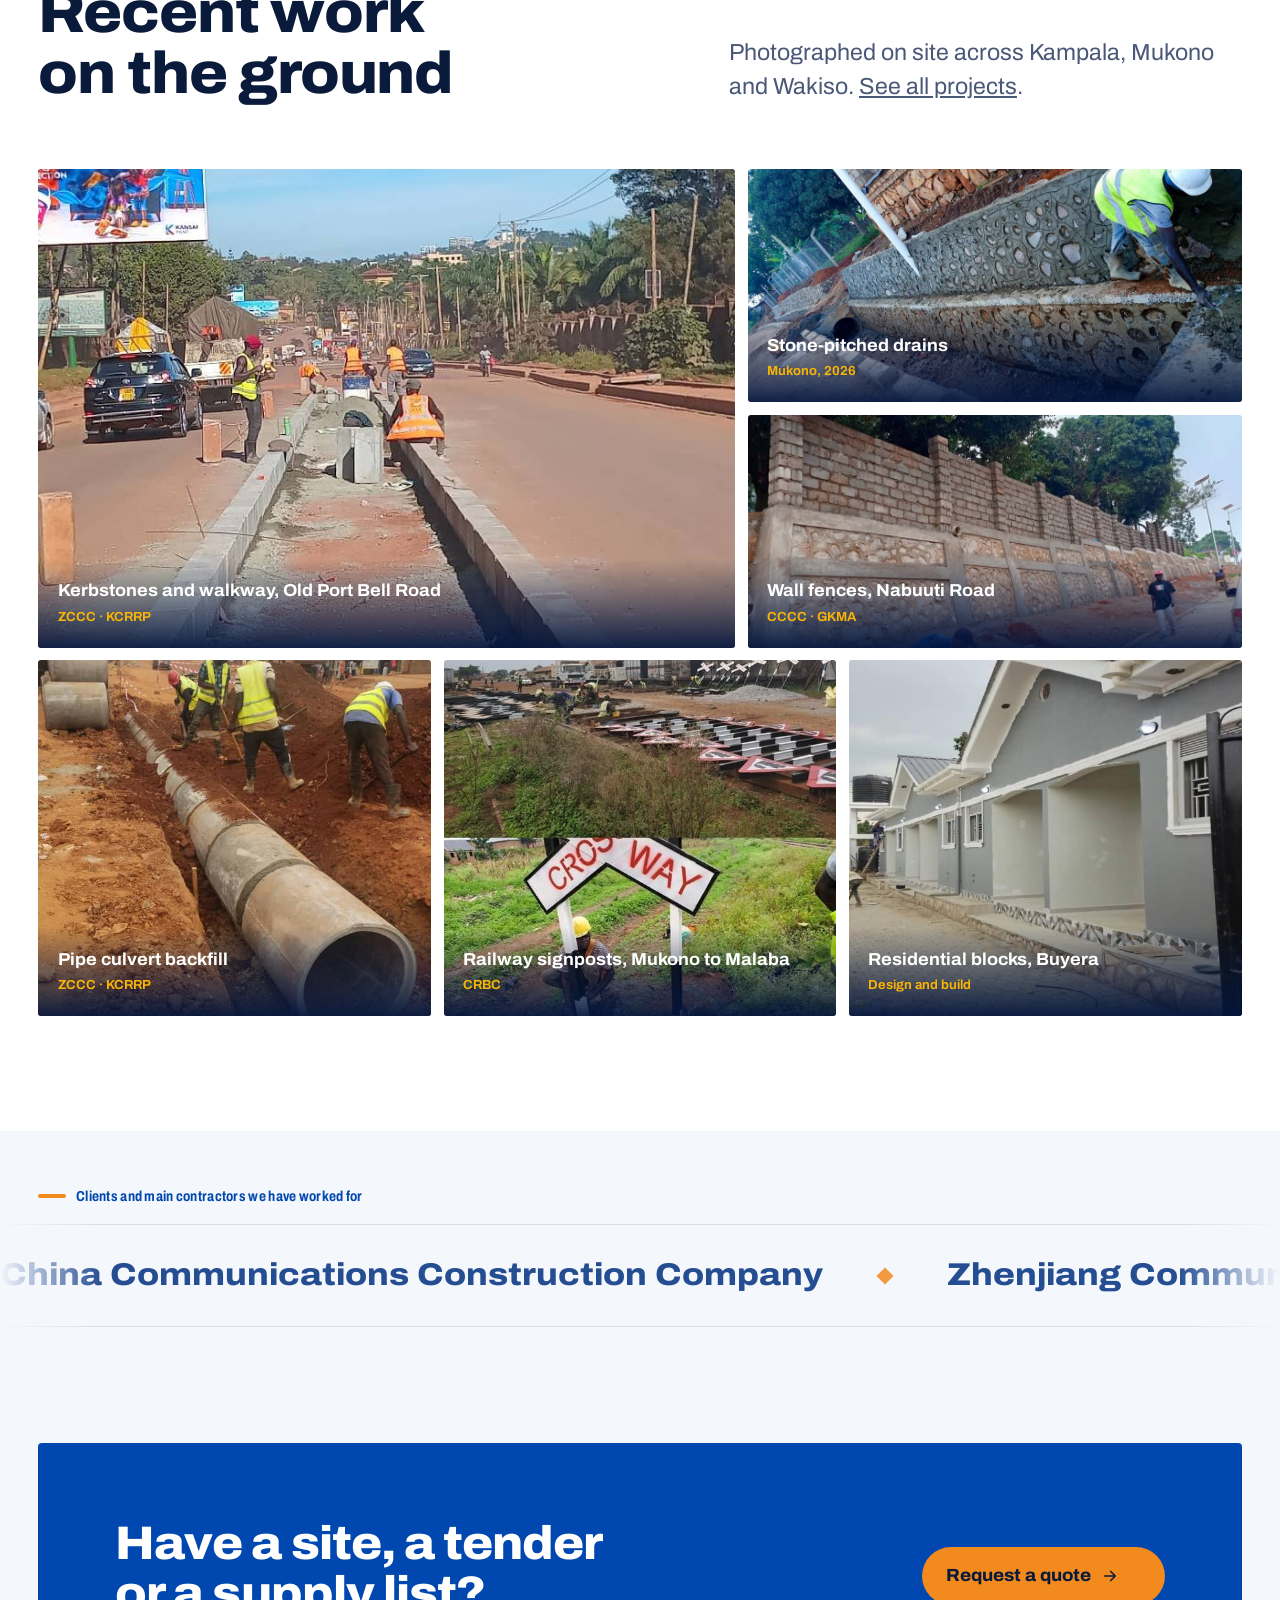
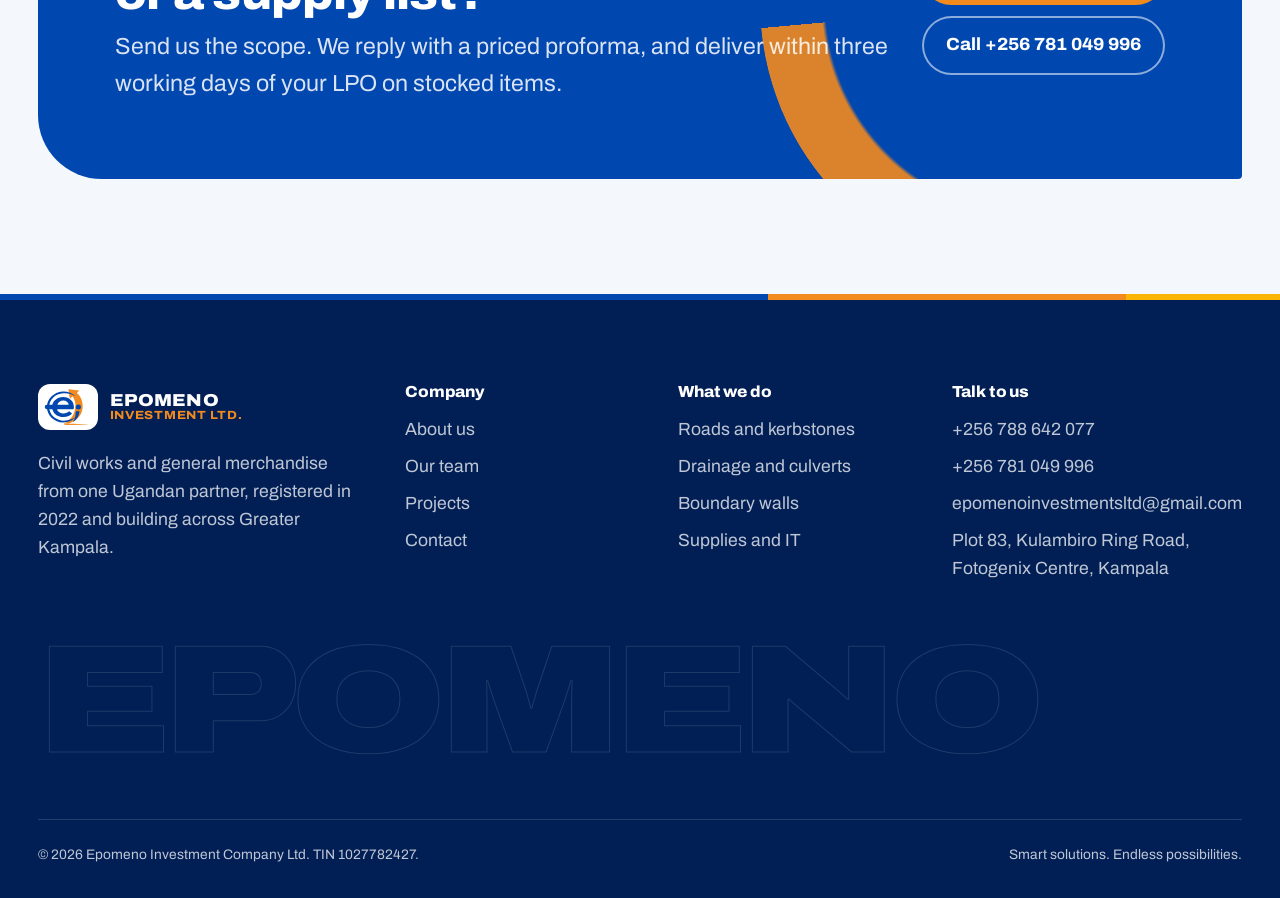
==== commit c9f10e7d: "Epomeno Investment Ltd website" ====
--- a/index.html
+++ b/index.html
@@ -135,7 +135,7 @@
     </div>
     <div class="figures reveal-stagger">
       <div class="figure"><b>2022</b><span>Incorporated with the Uganda Registration Services Bureau</span></div>
-      <div class="figure"><b><span data-count="14">14</span><small>+</small></b><span>Contracts delivered or under way for public and private clients</span></div>
+      <div class="figure"><b><span data-count="15">15</span><small>+</small></b><span>Contracts delivered or under way for public and private clients</span></div>
       <div class="figure"><b><span data-count="9000">9,000</span><small>m</small></b><span>Concrete gutter contracted on KCRRP Lot 2 in 2026</span></div>
       <div class="figure"><b><span data-count="1.7">1.7</span><small>bn</small></b><span>UGX in civil works and supply contracts</span></div>
     </div>
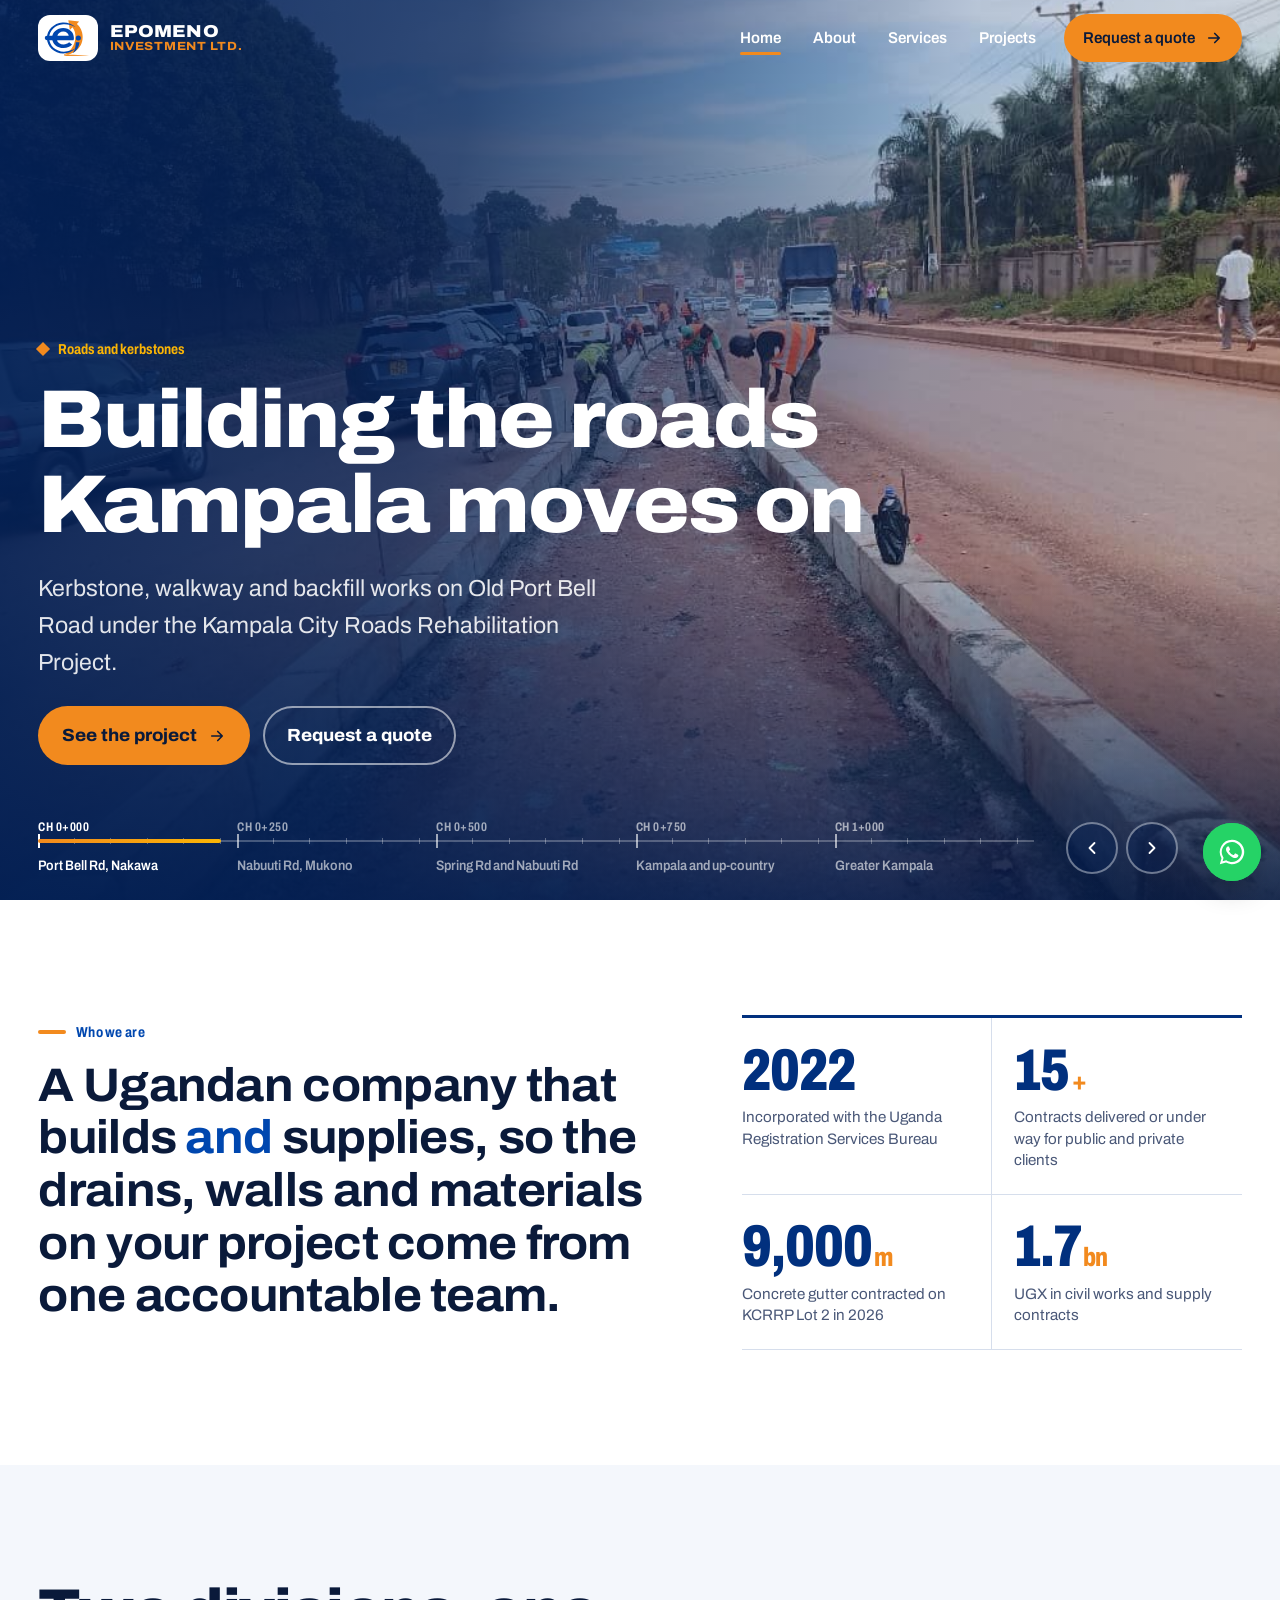
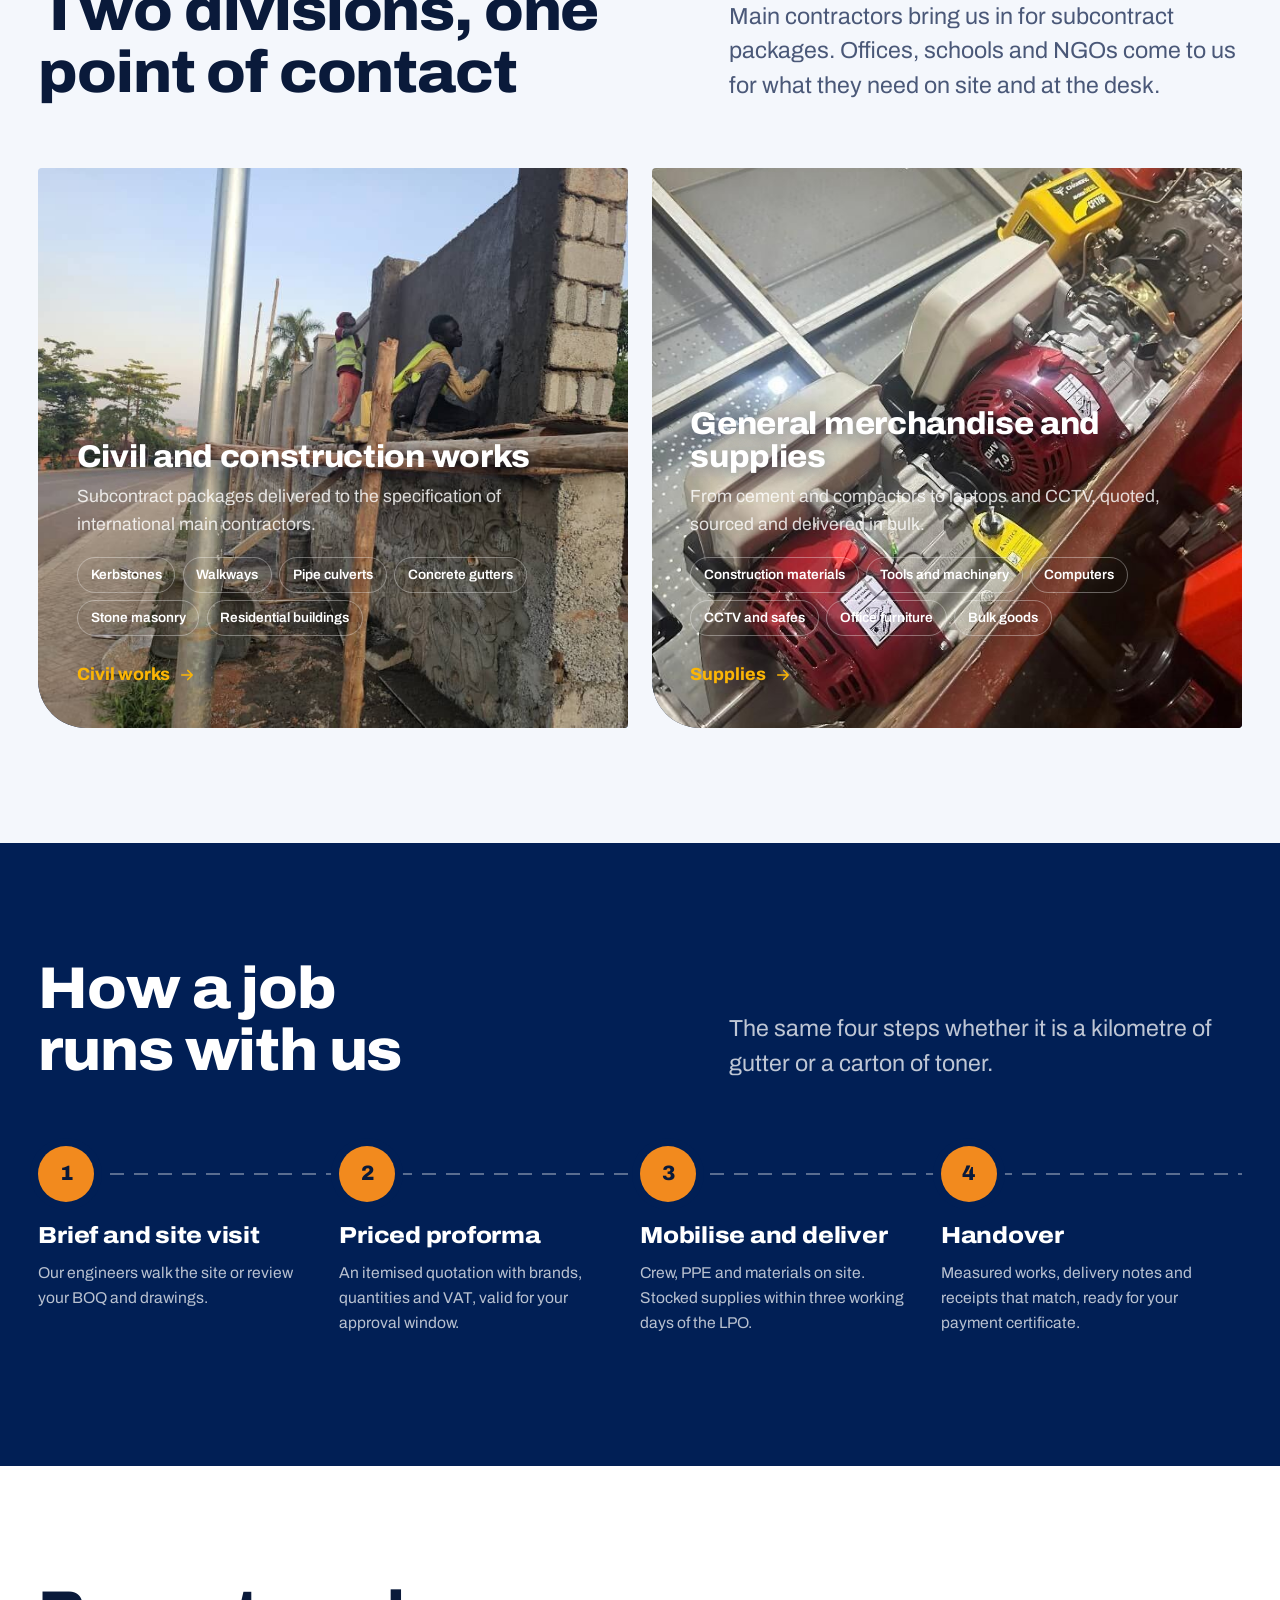
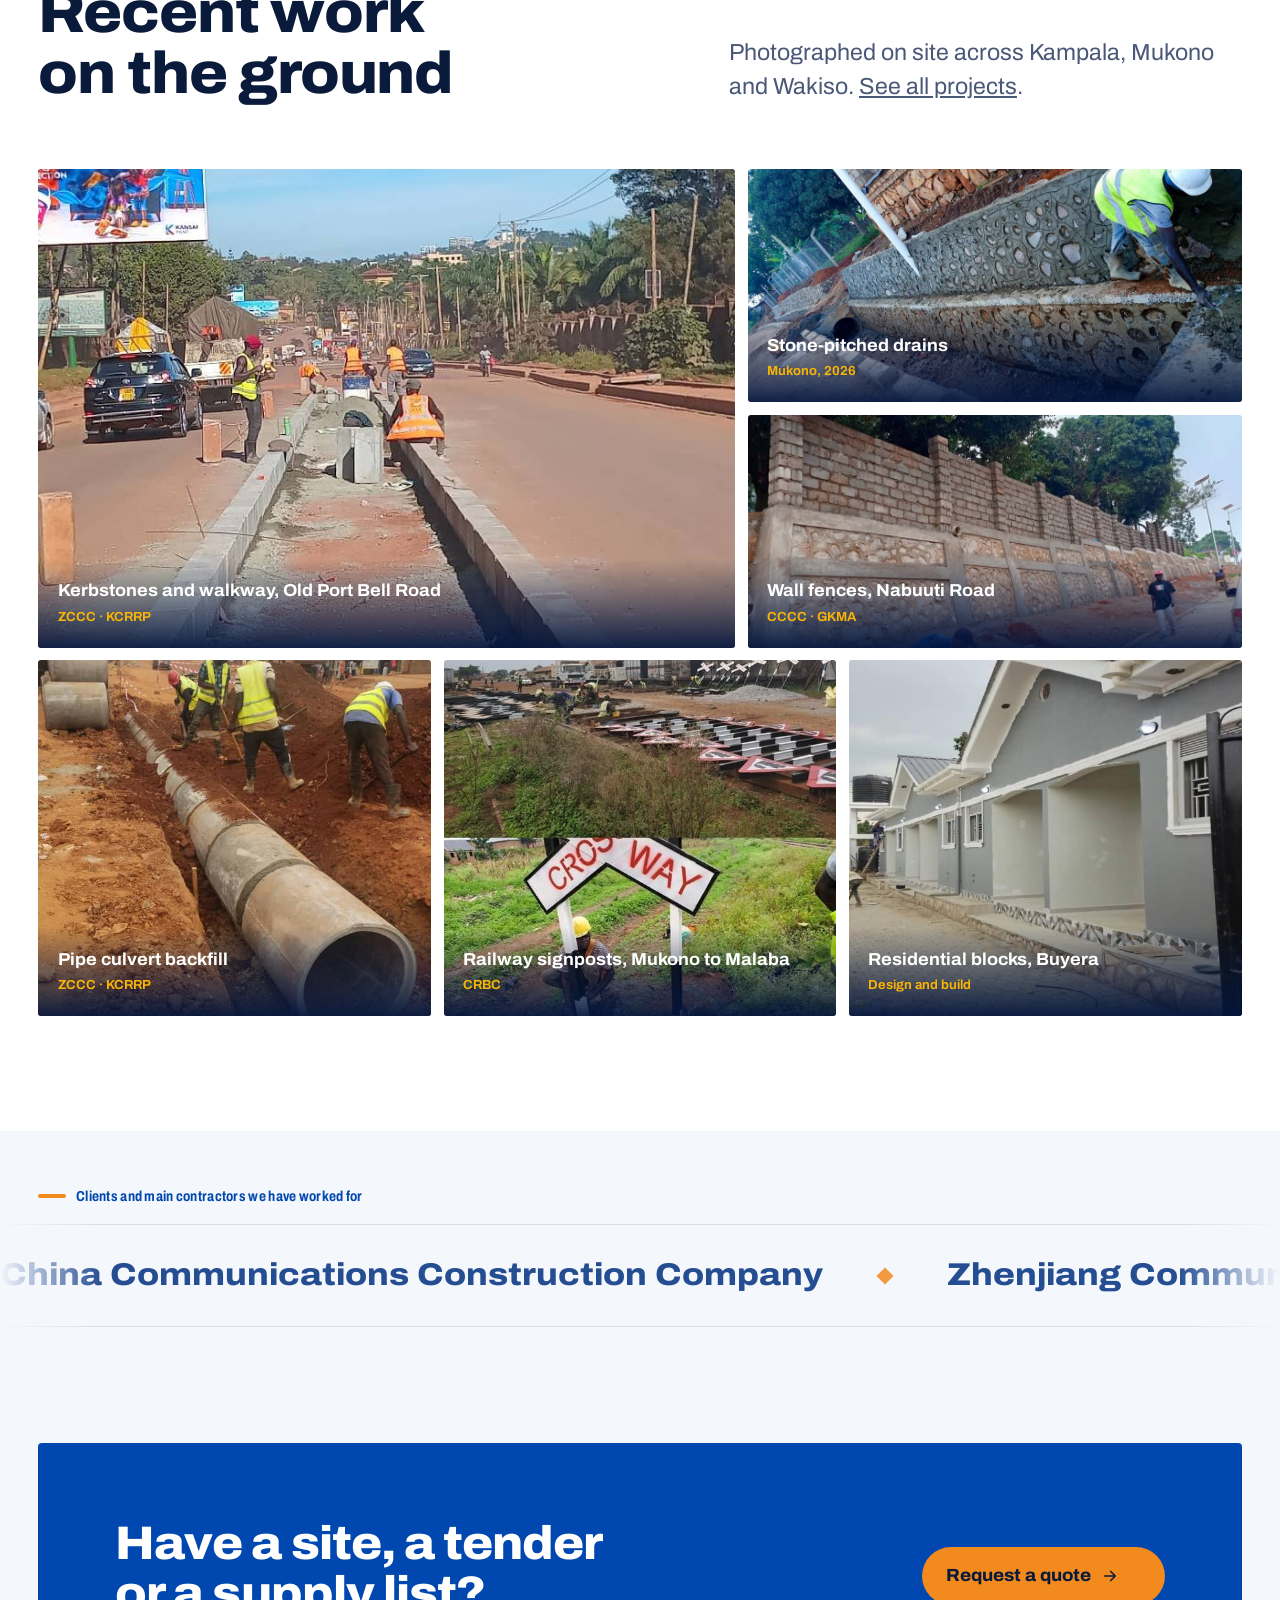
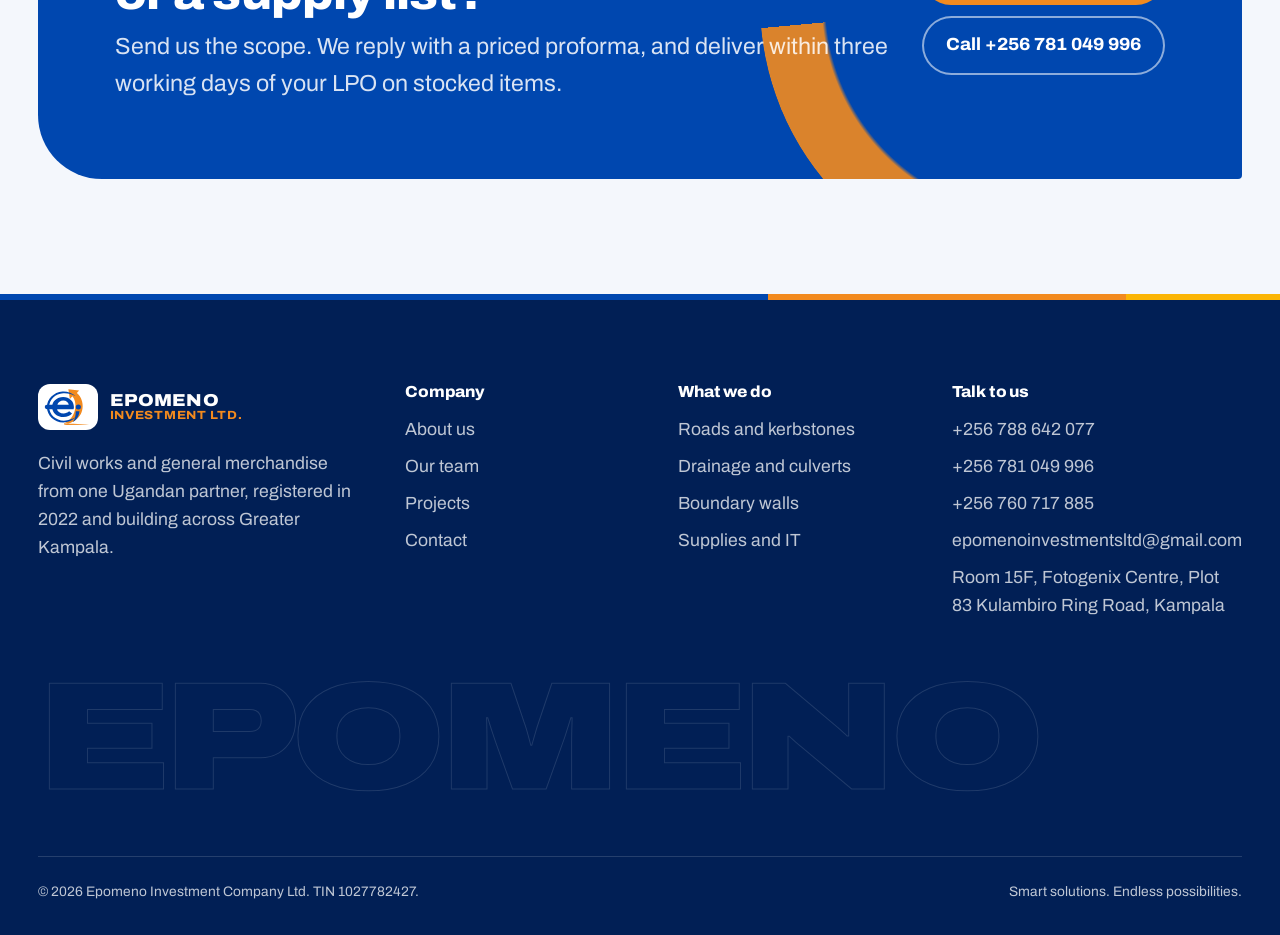
==== commit 87a4ea88: "Epomeno Investment Ltd website" ====
--- a/index.html
+++ b/index.html
@@ -22,7 +22,7 @@
 <link rel="preconnect" href="https://fonts.gstatic.com" crossorigin>
 <link href="https://fonts.googleapis.com/css2?family=Archivo:wdth,wght@62..125,300..900&display=swap" rel="stylesheet">
 <link rel="stylesheet" href="assets/css/styles.css?v=4">
-<script type="application/ld+json">{"@context": "https://schema.org", "@type": "GeneralContractor", "name": "Epomeno Investment Ltd", "alternateName": "Epomeno Investment Company Limited", "url": "https://odoema.github.io/epomeno", "logo": "https://odoema.github.io/epomeno/assets/img/logo-mark.svg", "image": "https://odoema.github.io/epomeno/assets/img/kerbstone-port-bell.jpg", "email": "epomenoinvestmentsltd@gmail.com", "telephone": ["+256788642077", "+256781049996", "+256757607644"], "foundingDate": "2022-08-03", "taxID": "1027782427", "address": {"@type": "PostalAddress", "streetAddress": "Plot 83, Kulambiro Ring Road, Fotogenix Centre", "addressLocality": "Kampala", "addressCountry": "UG", "postOfficeBoxNumber": "115665"}, "areaServed": "Uganda", "description": "Ugandan civil works contractor and general merchandise supplier: roads, kerbstones, drainage, boundary walls, buildings, construction materials, machinery, computers and office supplies."}</script>
+<script type="application/ld+json">{"@context": "https://schema.org", "@type": "GeneralContractor", "name": "Epomeno Investment Ltd", "alternateName": "Epomeno Investment Company Limited", "url": "https://odoema.github.io/epomeno", "logo": "https://odoema.github.io/epomeno/assets/img/logo-mark.svg", "image": "https://odoema.github.io/epomeno/assets/img/kerbstone-port-bell.jpg", "email": "epomenoinvestmentsltd@gmail.com", "telephone": ["+256788642077", "+256781049996", "+256760717885", "+256757607644"], "foundingDate": "2022-08-03", "taxID": "1027782427", "address": {"@type": "PostalAddress", "streetAddress": "Room 15F, Fotogenix Centre, Plot 83 Kulambiro Ring Road", "addressLocality": "Kampala", "addressCountry": "UG", "postOfficeBoxNumber": "115665"}, "areaServed": "Uganda", "description": "Ugandan civil works contractor and general merchandise supplier: roads, kerbstones, drainage, boundary walls, buildings, construction materials, machinery, computers and office supplies."}</script>
 </head>
 <body>
 <a class="skip" href="#main">Skip to content</a>
@@ -160,7 +160,7 @@
         <img src="assets/img/generators-2.jpg" alt="Water pump engines lined up for delivery" loading="lazy">
         <h3>General merchandise and supplies</h3>
         <p>From cement and compactors to laptops and CCTV, quoted, sourced and delivered in bulk.</p>
-        <ul><li>Construction materials</li><li>Tools and machinery</li><li>Computers</li><li>CCTV</li><li>Office furniture</li><li>Bulk goods</li></ul>
+        <ul><li>Construction materials</li><li>Tools and machinery</li><li>Computers</li><li>CCTV and safes</li><li>Office furniture</li><li>Bulk goods</li></ul>
         <span class="more">Supplies <svg viewBox="0 0 24 24" fill="none" stroke="currentColor" stroke-width="2.2" stroke-linecap="round" stroke-linejoin="round" aria-hidden="true"><path d="M5 12h14M13 6l6 6-6 6"/></svg></span>
       </a>
     </div>
@@ -254,8 +254,9 @@
         <ul>
           <li><a href="tel:+256788642077">+256 788 642 077</a></li>
           <li><a href="tel:+256781049996">+256 781 049 996</a></li>
+          <li><a href="tel:+256760717885">+256 760 717 885</a></li>
           <li><a href="mailto:epomenoinvestmentsltd@gmail.com">epomenoinvestmentsltd@gmail.com</a></li>
-          <li>Plot 83, Kulambiro Ring Road, Fotogenix Centre, Kampala</li>
+          <li>Room 15F, Fotogenix Centre, Plot 83 Kulambiro Ring Road, Kampala</li>
         </ul>
       </div>
     </div>
